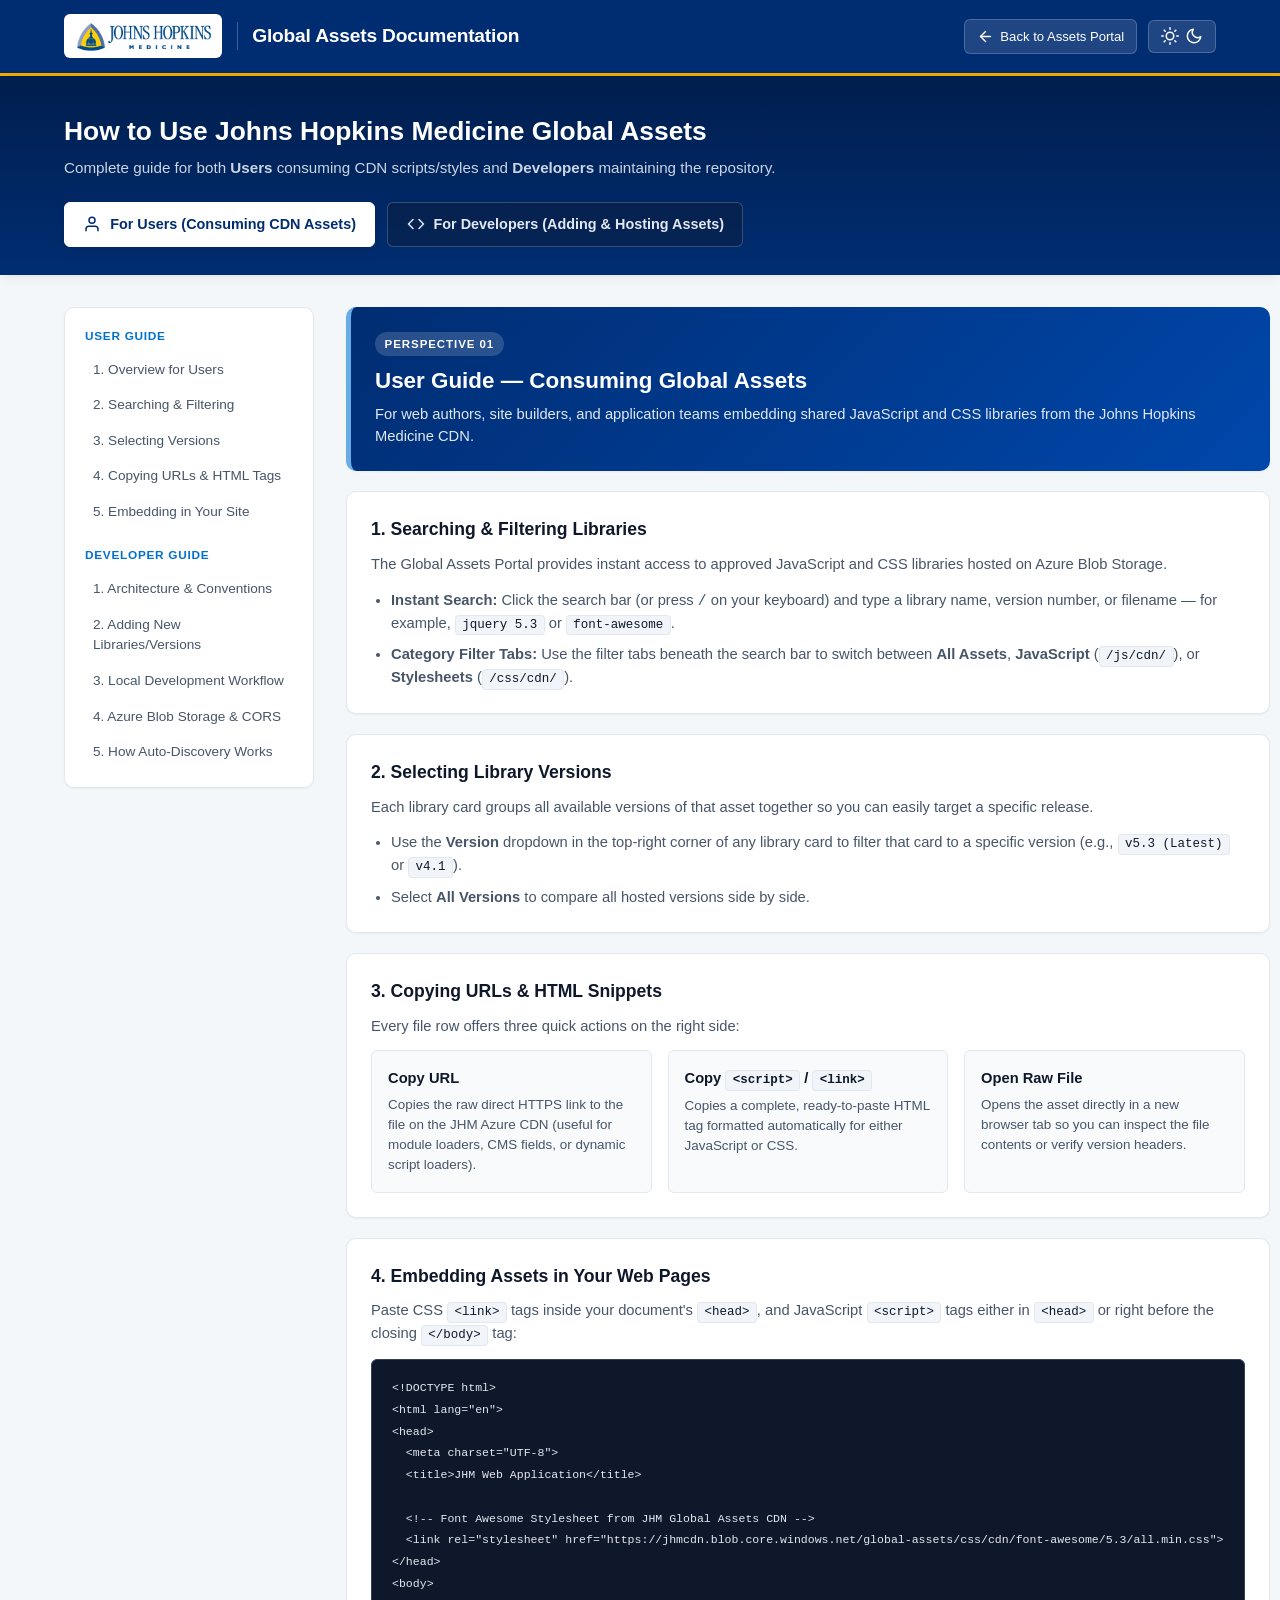
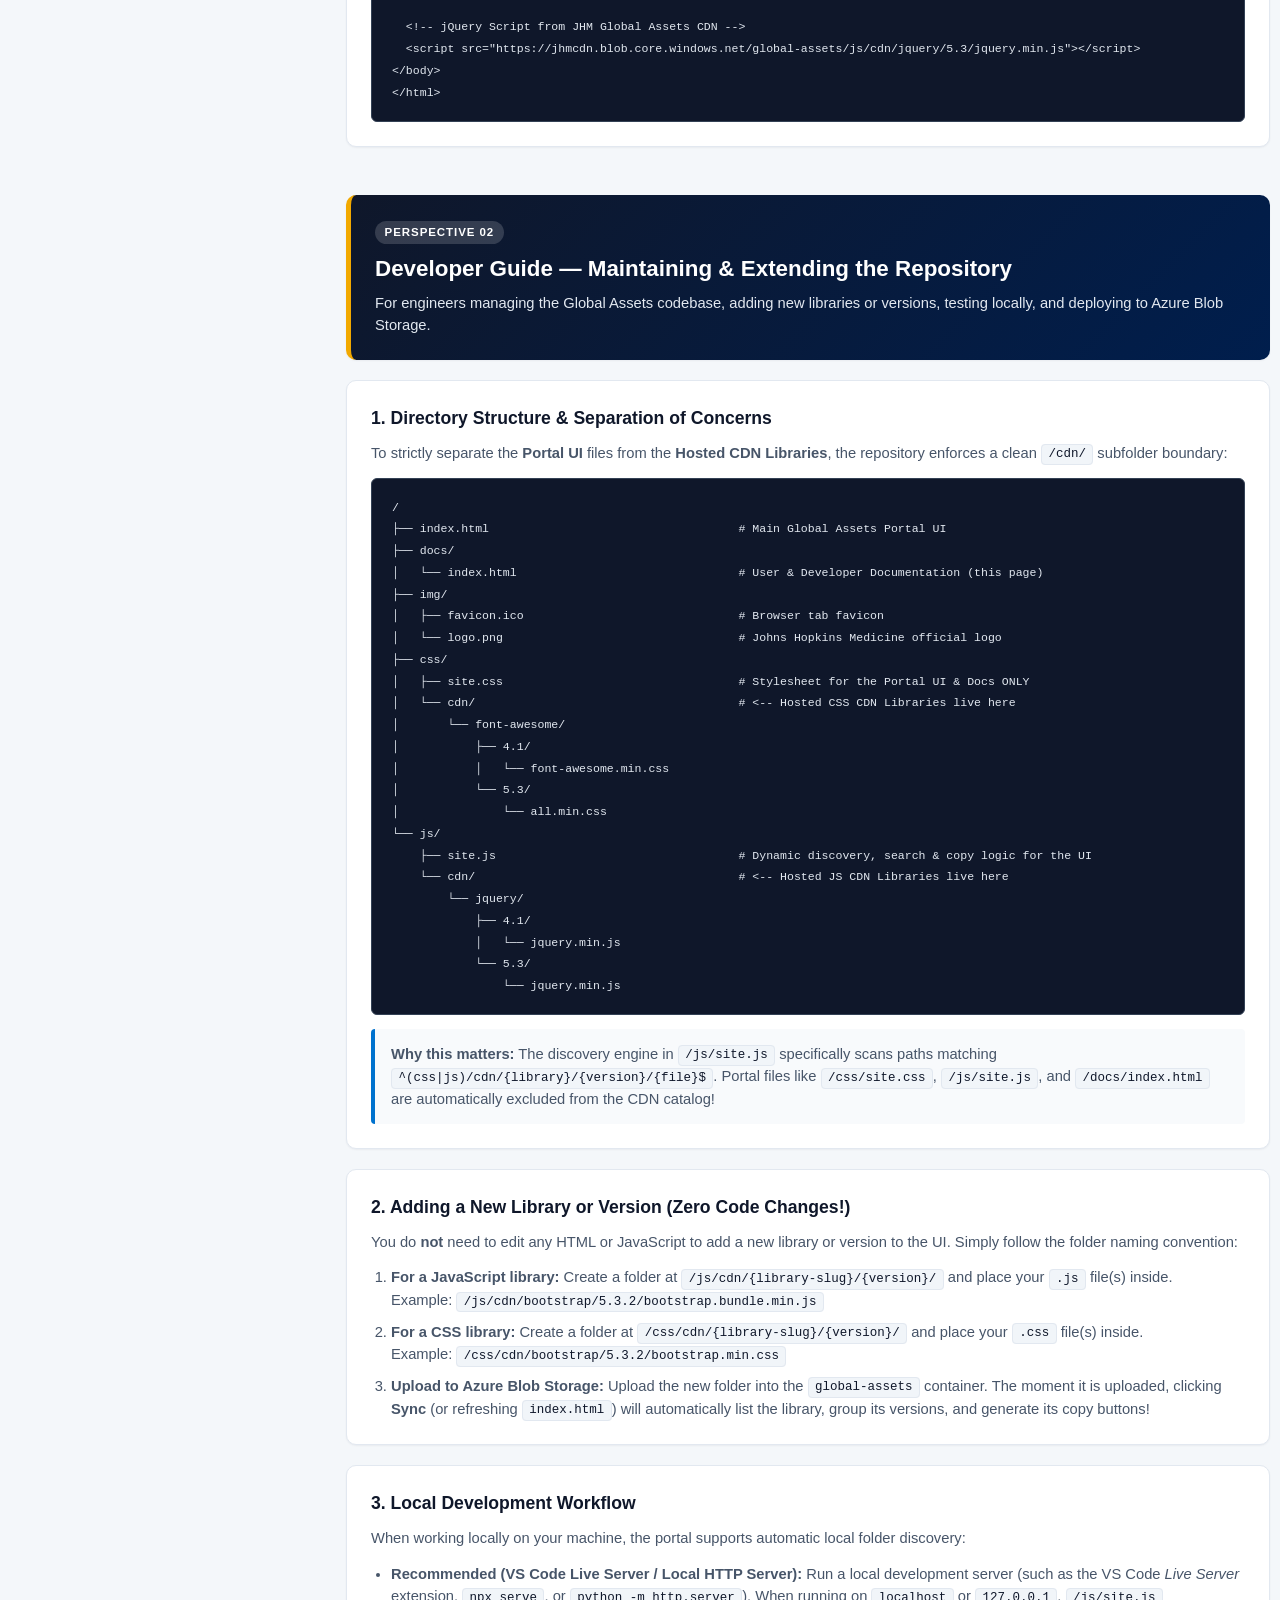
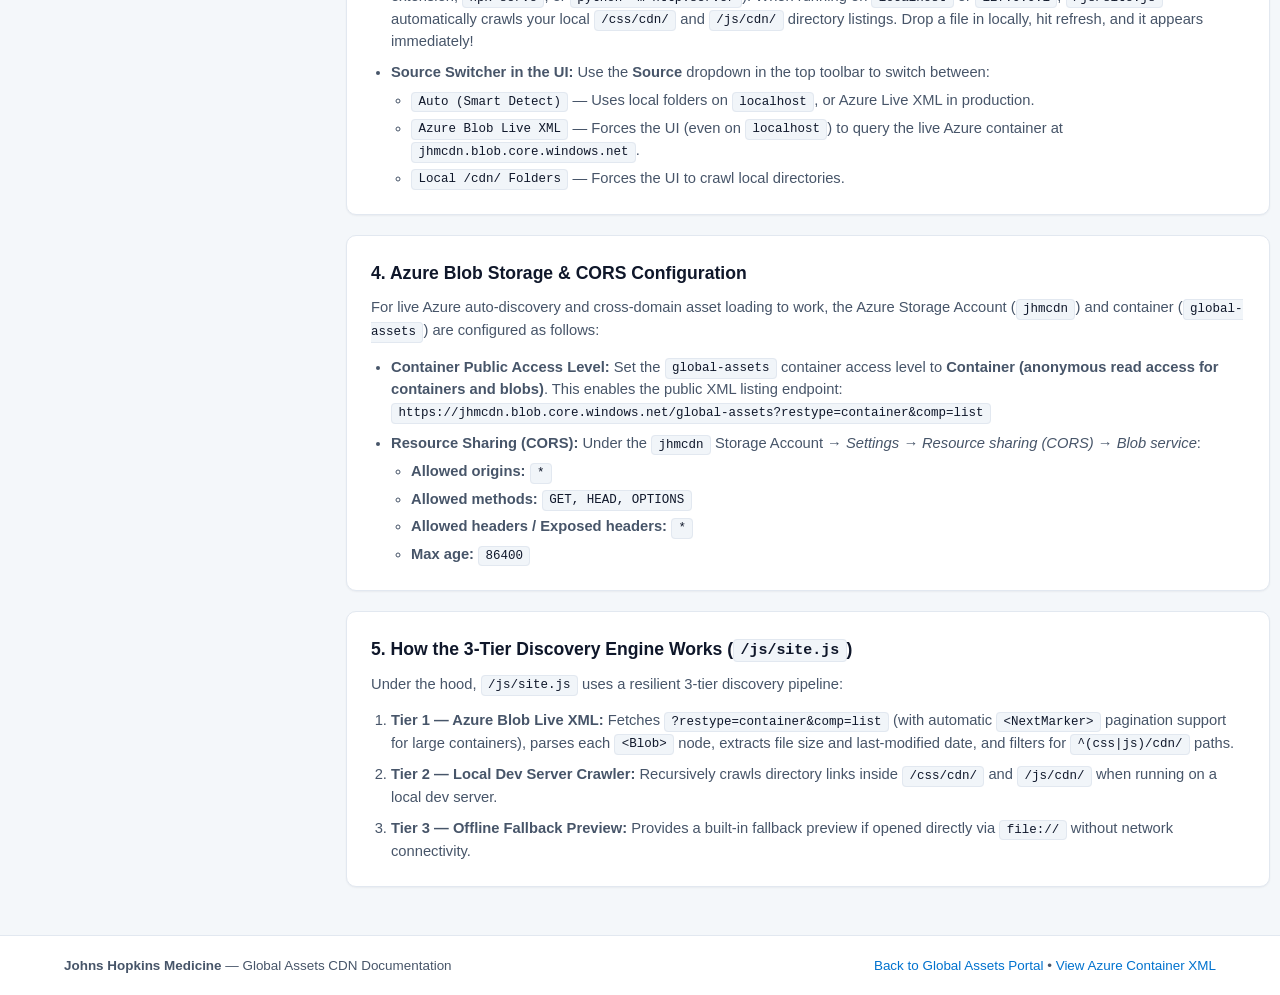
==== docs/index.html @ a6b5c496 "Initial UI and functionality completed" ====
<!DOCTYPE html>
<html lang="en">
<head>
	<meta charset="UTF-8">
	<meta name="viewport" content="width=device-width, initial-scale=1.0">
	<title>Documentation | Johns Hopkins Medicine Global Assets CDN</title>
	<link rel="icon" type="image/x-icon" href="../img/favicon.ico">
	<link rel="stylesheet" href="../css/site.css">
</head>
<body>
	<!-- Top Branding Bar -->
	<header class="site-header">
		<div class="container header-inner">
			<a href="../index.html" class="brand brand-link">
				<img src="../img/logo.png" alt="Johns Hopkins Medicine" class="brand-logo">
				<span class="brand-divider" aria-hidden="true"></span>
				<div class="brand-text">
					<h1 class="brand-title">Global Assets Documentation</h1>
				</div>
			</a>

			<div class="header-actions">
				<a href="../index.html" class="btn-icon" title="Back to Global Assets Portal">
					<svg viewBox="0 0 24 24" width="17" height="17" stroke="currentColor" stroke-width="2" fill="none" stroke-linecap="round" stroke-linejoin="round">
						<line x1="19" y1="12" x2="5" y2="12"></line>
						<polyline points="12 19 5 12 12 5"></polyline>
					</svg>
					<span>Back to Assets Portal</span>
				</a>
				<button type="button" class="btn-icon" id="themeToggleBtn" title="Toggle Dark/Light Mode" aria-label="Toggle Dark/Light Mode">
					<svg id="themeIconSun" viewBox="0 0 24 24" width="18" height="18" stroke="currentColor" stroke-width="2" fill="none" stroke-linecap="round" stroke-linejoin="round" hidden>
						<circle cx="12" cy="12" r="5"></circle>
						<line x1="12" y1="1" x2="12" y2="3"></line>
						<line x1="12" y1="21" x2="12" y2="23"></line>
						<line x1="4.22" y1="4.22" x2="5.64" y2="5.64"></line>
						<line x1="18.36" y1="18.36" x2="19.78" y2="19.78"></line>
						<line x1="1" y1="12" x2="3" y2="12"></line>
						<line x1="21" y1="12" x2="23" y2="12"></line>
						<line x1="4.22" y1="19.78" x2="5.64" y2="18.36"></line>
						<line x1="18.36" y1="5.64" x2="19.78" y2="4.22"></line>
					</svg>
					<svg id="themeIconMoon" viewBox="0 0 24 24" width="18" height="18" stroke="currentColor" stroke-width="2" fill="none" stroke-linecap="round" stroke-linejoin="round">
						<path d="M21 12.79A9 9 0 1 1 11.21 3 7 7 0 0 0 21 12.79z"></path>
					</svg>
				</button>
			</div>
		</div>
	</header>

	<!-- Hero Section with Role Switcher -->
	<section class="hero-section docs-hero">
		<div class="container">
			<div class="hero-content">
				<h2>How to Use Johns Hopkins Medicine Global Assets</h2>
				<p>Complete guide for both <strong>Users</strong> consuming CDN scripts/styles and <strong>Developers</strong> maintaining the repository.</p>

				<div class="docs-role-tabs" role="navigation" aria-label="Documentation Sections">
					<a href="#user-guide" class="docs-role-tab active" data-target="user-guide">
						<svg viewBox="0 0 24 24" width="18" height="18" stroke="currentColor" stroke-width="2" fill="none" stroke-linecap="round" stroke-linejoin="round">
							<path d="M20 21v-2a4 4 0 0 0-4-4H8a4 4 0 0 0-4 4v2"></path>
							<circle cx="12" cy="7" r="4"></circle>
						</svg>
						<span>For Users (Consuming CDN Assets)</span>
					</a>
					<a href="#developer-guide" class="docs-role-tab" data-target="developer-guide">
						<svg viewBox="0 0 24 24" width="18" height="18" stroke="currentColor" stroke-width="2" fill="none" stroke-linecap="round" stroke-linejoin="round">
							<polyline points="16 18 22 12 16 6"></polyline>
							<polyline points="8 6 2 12 8 18"></polyline>
						</svg>
						<span>For Developers (Adding &amp; Hosting Assets)</span>
					</a>
				</div>
			</div>
		</div>
	</section>

	<!-- Main Documentation Content -->
	<main class="main-content container docs-layout">
		<!-- Sticky Sidebar Table of Contents -->
		<aside class="docs-sidebar">
			<nav class="docs-toc" aria-label="Table of Contents">
				<div class="toc-group">
					<span class="toc-heading">User Guide</span>
					<a href="#user-guide" class="toc-link">1. Overview for Users</a>
					<a href="#user-search" class="toc-link">2. Searching &amp; Filtering</a>
					<a href="#user-versions" class="toc-link">3. Selecting Versions</a>
					<a href="#user-copying" class="toc-link">4. Copying URLs &amp; HTML Tags</a>
					<a href="#user-embedding" class="toc-link">5. Embedding in Your Site</a>
				</div>
				<div class="toc-group">
					<span class="toc-heading">Developer Guide</span>
					<a href="#developer-guide" class="toc-link">1. Architecture &amp; Conventions</a>
					<a href="#dev-adding-assets" class="toc-link">2. Adding New Libraries/Versions</a>
					<a href="#dev-local-workflow" class="toc-link">3. Local Development Workflow</a>
					<a href="#dev-azure-setup" class="toc-link">4. Azure Blob Storage &amp; CORS</a>
					<a href="#dev-discovery-engine" class="toc-link">5. How Auto-Discovery Works</a>
				</div>
			</nav>
		</aside>

		<!-- Documentation Sections -->
		<div class="docs-content">

			<!-- ================================================================
			     SECTION 1: USER GUIDE
			     ================================================================ -->
			<section id="user-guide" class="docs-section">
				<div class="section-banner user-banner">
					<span class="section-pill">Perspective 01</span>
					<h2>User Guide &mdash; Consuming Global Assets</h2>
					<p>For web authors, site builders, and application teams embedding shared JavaScript and CSS libraries from the Johns Hopkins Medicine CDN.</p>
				</div>

				<div class="docs-card" id="user-search">
					<h3>1. Searching &amp; Filtering Libraries</h3>
					<p>The Global Assets Portal provides instant access to approved JavaScript and CSS libraries hosted on Azure Blob Storage.</p>
					<ul class="docs-list">
						<li><strong>Instant Search:</strong> Click the search bar (or press <kbd>/</kbd> on your keyboard) and type a library name, version number, or filename &mdash; for example, <code>jquery 5.3</code> or <code>font-awesome</code>.</li>
						<li><strong>Category Filter Tabs:</strong> Use the filter tabs beneath the search bar to switch between <strong>All Assets</strong>, <strong>JavaScript</strong> (<code>/js/cdn/</code>), or <strong>Stylesheets</strong> (<code>/css/cdn/</code>).</li>
					</ul>
				</div>

				<div class="docs-card" id="user-versions">
					<h3>2. Selecting Library Versions</h3>
					<p>Each library card groups all available versions of that asset together so you can easily target a specific release.</p>
					<ul class="docs-list">
						<li>Use the <strong>Version</strong> dropdown in the top-right corner of any library card to filter that card to a specific version (e.g., <code>v5.3 (Latest)</code> or <code>v4.1</code>).</li>
						<li>Select <strong>All Versions</strong> to compare all hosted versions side by side.</li>
					</ul>
				</div>

				<div class="docs-card" id="user-copying">
					<h3>3. Copying URLs &amp; HTML Snippets</h3>
					<p>Every file row offers three quick actions on the right side:</p>
					<div class="feature-grid">
						<div class="feature-box">
							<h4>Copy URL</h4>
							<p>Copies the raw direct HTTPS link to the file on the JHM Azure CDN (useful for module loaders, CMS fields, or dynamic script loaders).</p>
						</div>
						<div class="feature-box">
							<h4>Copy <code>&lt;script&gt;</code> / <code>&lt;link&gt;</code></h4>
							<p>Copies a complete, ready-to-paste HTML tag formatted automatically for either JavaScript or CSS.</p>
						</div>
						<div class="feature-box">
							<h4>Open Raw File</h4>
							<p>Opens the asset directly in a new browser tab so you can inspect the file contents or verify version headers.</p>
						</div>
					</div>
				</div>

				<div class="docs-card" id="user-embedding">
					<h3>4. Embedding Assets in Your Web Pages</h3>
					<p>Paste CSS <code>&lt;link&gt;</code> tags inside your document's <code>&lt;head&gt;</code>, and JavaScript <code>&lt;script&gt;</code> tags either in <code>&lt;head&gt;</code> or right before the closing <code>&lt;/body&gt;</code> tag:</p>
					<pre class="code-block"><code>&lt;!DOCTYPE html&gt;
&lt;html lang="en"&gt;
&lt;head&gt;
  &lt;meta charset="UTF-8"&gt;
  &lt;title&gt;JHM Web Application&lt;/title&gt;

  &lt;!-- Font Awesome Stylesheet from JHM Global Assets CDN --&gt;
  &lt;link rel="stylesheet" href="https://jhmcdn.blob.core.windows.net/global-assets/css/cdn/font-awesome/5.3/all.min.css"&gt;
&lt;/head&gt;
&lt;body&gt;

  &lt;!-- jQuery Script from JHM Global Assets CDN --&gt;
  &lt;script src="https://jhmcdn.blob.core.windows.net/global-assets/js/cdn/jquery/5.3/jquery.min.js"&gt;&lt;/script&gt;
&lt;/body&gt;
&lt;/html&gt;</code></pre>
				</div>
			</section>

			<!-- ================================================================
			     SECTION 2: DEVELOPER GUIDE
			     ================================================================ -->
			<section id="developer-guide" class="docs-section">
				<div class="section-banner dev-banner">
					<span class="section-pill">Perspective 02</span>
					<h2>Developer Guide &mdash; Maintaining &amp; Extending the Repository</h2>
					<p>For engineers managing the Global Assets codebase, adding new libraries or versions, testing locally, and deploying to Azure Blob Storage.</p>
				</div>

				<div class="docs-card" id="dev-architecture">
					<h3>1. Directory Structure &amp; Separation of Concerns</h3>
					<p>To strictly separate the <strong>Portal UI</strong> files from the <strong>Hosted CDN Libraries</strong>, the repository enforces a clean <code>/cdn/</code> subfolder boundary:</p>
					<pre class="code-block"><code>/
├── index.html                                    # Main Global Assets Portal UI
├── docs/
│   └── index.html                                # User &amp; Developer Documentation (this page)
├── img/
│   ├── favicon.ico                               # Browser tab favicon
│   └── logo.png                                  # Johns Hopkins Medicine official logo
├── css/
│   ├── site.css                                  # Stylesheet for the Portal UI &amp; Docs ONLY
│   └── cdn/                                      # &lt;-- Hosted CSS CDN Libraries live here
│       └── font-awesome/
│           ├── 4.1/
│           │   └── font-awesome.min.css
│           └── 5.3/
│               └── all.min.css
└── js/
    ├── site.js                                   # Dynamic discovery, search &amp; copy logic for the UI
    └── cdn/                                      # &lt;-- Hosted JS CDN Libraries live here
        └── jquery/
            ├── 4.1/
            │   └── jquery.min.js
            └── 5.3/
                └── jquery.min.js</code></pre>
					<p class="docs-note">
						<strong>Why this matters:</strong> The discovery engine in <code>/js/site.js</code> specifically scans paths matching <code>^(css|js)/cdn/{library}/{version}/{file}$</code>. Portal files like <code>/css/site.css</code>, <code>/js/site.js</code>, and <code>/docs/index.html</code> are automatically excluded from the CDN catalog!
					</p>
				</div>

				<div class="docs-card" id="dev-adding-assets">
					<h3>2. Adding a New Library or Version (Zero Code Changes!)</h3>
					<p>You do <strong>not</strong> need to edit any HTML or JavaScript to add a new library or version to the UI. Simply follow the folder naming convention:</p>
					<ol class="docs-list ordered">
						<li>
							<strong>For a JavaScript library:</strong> Create a folder at <code>/js/cdn/{library-slug}/{version}/</code> and place your <code>.js</code> file(s) inside.<br>
							Example: <code>/js/cdn/bootstrap/5.3.2/bootstrap.bundle.min.js</code>
						</li>
						<li>
							<strong>For a CSS library:</strong> Create a folder at <code>/css/cdn/{library-slug}/{version}/</code> and place your <code>.css</code> file(s) inside.<br>
							Example: <code>/css/cdn/bootstrap/5.3.2/bootstrap.min.css</code>
						</li>
						<li>
							<strong>Upload to Azure Blob Storage:</strong> Upload the new folder into the <code>global-assets</code> container. The moment it is uploaded, clicking <strong>Sync</strong> (or refreshing <code>index.html</code>) will automatically list the library, group its versions, and generate its copy buttons!
						</li>
					</ol>
				</div>

				<div class="docs-card" id="dev-local-workflow">
					<h3>3. Local Development Workflow</h3>
					<p>When working locally on your machine, the portal supports automatic local folder discovery:</p>
					<ul class="docs-list">
						<li><strong>Recommended (VS Code Live Server / Local HTTP Server):</strong> Run a local development server (such as the VS Code <em>Live Server</em> extension, <code>npx serve</code>, or <code>python -m http.server</code>). When running on <code>localhost</code> or <code>127.0.0.1</code>, <code>/js/site.js</code> automatically crawls your local <code>/css/cdn/</code> and <code>/js/cdn/</code> directory listings. Drop a file in locally, hit refresh, and it appears immediately!</li>
						<li><strong>Source Switcher in the UI:</strong> Use the <strong>Source</strong> dropdown in the top toolbar to switch between:
							<ul>
								<li><code>Auto (Smart Detect)</code> &mdash; Uses local folders on <code>localhost</code>, or Azure Live XML in production.</li>
								<li><code>Azure Blob Live XML</code> &mdash; Forces the UI (even on <code>localhost</code>) to query the live Azure container at <code>jhmcdn.blob.core.windows.net</code>.</li>
								<li><code>Local /cdn/ Folders</code> &mdash; Forces the UI to crawl local directories.</li>
							</ul>
						</li>
					</ul>
				</div>

				<div class="docs-card" id="dev-azure-setup">
					<h3>4. Azure Blob Storage &amp; CORS Configuration</h3>
					<p>For live Azure auto-discovery and cross-domain asset loading to work, the Azure Storage Account (<code>jhmcdn</code>) and container (<code>global-assets</code>) are configured as follows:</p>
					<ul class="docs-list">
						<li>
							<strong>Container Public Access Level:</strong> Set the <code>global-assets</code> container access level to <strong>Container (anonymous read access for containers and blobs)</strong>. This enables the public XML listing endpoint:<br>
							<code>https://jhmcdn.blob.core.windows.net/global-assets?restype=container&amp;comp=list</code>
						</li>
						<li>
							<strong>Resource Sharing (CORS):</strong> Under the <code>jhmcdn</code> Storage Account &rarr; <em>Settings &rarr; Resource sharing (CORS)</em> &rarr; <em>Blob service</em>:
							<ul>
								<li><strong>Allowed origins:</strong> <code>*</code></li>
								<li><strong>Allowed methods:</strong> <code>GET, HEAD, OPTIONS</code></li>
								<li><strong>Allowed headers / Exposed headers:</strong> <code>*</code></li>
								<li><strong>Max age:</strong> <code>86400</code></li>
							</ul>
						</li>
					</ul>
				</div>

				<div class="docs-card" id="dev-discovery-engine">
					<h3>5. How the 3-Tier Discovery Engine Works (<code>/js/site.js</code>)</h3>
					<p>Under the hood, <code>/js/site.js</code> uses a resilient 3-tier discovery pipeline:</p>
					<ol class="docs-list ordered">
						<li><strong>Tier 1 &mdash; Azure Blob Live XML:</strong> Fetches <code>?restype=container&amp;comp=list</code> (with automatic <code>&lt;NextMarker&gt;</code> pagination support for large containers), parses each <code>&lt;Blob&gt;</code> node, extracts file size and last-modified date, and filters for <code>^(css|js)/cdn/</code> paths.</li>
						<li><strong>Tier 2 &mdash; Local Dev Server Crawler:</strong> Recursively crawls directory links inside <code>/css/cdn/</code> and <code>/js/cdn/</code> when running on a local dev server.</li>
						<li><strong>Tier 3 &mdash; Offline Fallback Preview:</strong> Provides a built-in fallback preview if opened directly via <code>file://</code> without network connectivity.</li>
					</ol>
				</div>
			</section>

		</div>
	</main>

	<!-- Footer -->
	<footer class="site-footer">
		<div class="container footer-inner">
			<div>
				<strong>Johns Hopkins Medicine</strong> &mdash; Global Assets CDN Documentation
			</div>
			<div class="footer-links">
				<a href="../index.html">Back to Global Assets Portal</a>
				<span>&bull;</span>
				<a href="https://jhmcdn.blob.core.windows.net/global-assets?restype=container&amp;comp=list" target="_blank" rel="noopener">View Azure Container XML</a>
			</div>
		</div>
	</footer>

	<script>
		(function () {
			// Theme synchronization with main portal
			const themeToggleBtn = document.getElementById('themeToggleBtn');
			const themeIconSun = document.getElementById('themeIconSun');
			const themeIconMoon = document.getElementById('themeIconMoon');

			function applyTheme(theme) {
				document.documentElement.setAttribute('data-theme', theme);
				localStorage.setItem('jhm_assets_theme', theme);
				if (theme === 'dark') {
					themeIconSun.hidden = false;
					themeIconMoon.hidden = true;
				} else {
					themeIconSun.hidden = true;
					themeIconMoon.hidden = false;
				}
			}

			const savedTheme = localStorage.getItem('jhm_assets_theme');
			const prefersDark = window.matchMedia && window.matchMedia('(prefers-color-scheme: dark)').matches;
			applyTheme(savedTheme || (prefersDark ? 'dark' : 'light'));

			themeToggleBtn.addEventListener('click', () => {
				const current = document.documentElement.getAttribute('data-theme');
				applyTheme(current === 'dark' ? 'light' : 'dark');
			});

			// Highlight active role tab on click
			const roleTabs = document.querySelectorAll('.docs-role-tab');
			roleTabs.forEach((tab) => {
				tab.addEventListener('click', () => {
					roleTabs.forEach((t) => t.classList.remove('active'));
					tab.classList.add('active');
				});
			});
		})();
	</script>
</body>
</html>
---- css/site.css ----
/* ==========================================================================
   Johns Hopkins Medicine - Global Assets Portal (/css/site.css)
   ========================================================================== */

:root {
	/* Johns Hopkins Medicine Palette */
	--jhm-heritage-blue: #002D72;
	--jhm-heritage-dark: #001E4D;
	--jhm-spirit-blue: #68ACE5;
	--jhm-gold: #F2A900;
	--jhm-Accent-blue: #0072CE;

	/* Light Mode Theme Tokens */
	--bg-body: #F4F7FA;
	--bg-surface: #FFFFFF;
	--bg-surface-subtle: #F8FAFC;
	--bg-code: #F1F5F9;
	--text-primary: #0F172A;
	--text-secondary: #475569;
	--text-muted: #64748B;
	--border-color: #E2E8F0;
	--border-hover: #CBD5E1;

	/* Category Accents */
	--js-badge-bg: #FEF3C7;
	--js-badge-text: #92400E;
	--js-badge-dot: #F59E0B;

	--css-badge-bg: #E0F2FE;
	--css-badge-text: #075985;
	--css-badge-dot: #0284C7;

	--success-bg: #DCFCE7;
	--success-text: #166534;

	/* Shadows & Radius */
	--shadow-sm: 0 1px 2px 0 rgba(15, 23, 42, 0.05);
	--shadow-md: 0 4px 12px -2px rgba(15, 23, 42, 0.08), 0 2px 4px -2px rgba(15, 23, 42, 0.04);
	--shadow-lg: 0 10px 25px -5px rgba(0, 45, 114, 0.12);
	--radius-sm: 6px;
	--radius-md: 10px;
	--radius-lg: 14px;
}

[data-theme="dark"] {
	--bg-body: #0B1120;
	--bg-surface: #1E293B;
	--bg-surface-subtle: #152033;
	--bg-code: #0F172A;
	--text-primary: #F8FAFC;
	--text-secondary: #94A3B8;
	--text-muted: #64748B;
	--border-color: #334155;
	--border-hover: #475569;

	--js-badge-bg: rgba(245, 158, 11, 0.15);
	--js-badge-text: #FCD34D;

	--css-badge-bg: rgba(14, 165, 233, 0.15);
	--css-badge-text: #7DD3FC;

	--success-bg: rgba(34, 197, 94, 0.2);
	--success-text: #86EFAC;

	--shadow-sm: 0 1px 2px 0 rgba(0, 0, 0, 0.3);
	--shadow-md: 0 4px 12px -2px rgba(0, 0, 0, 0.4);
}

/* Reset & Base */
*, *::before, *::after {
	box-sizing: border-box;
	margin: 0;
	padding: 0;
}

body {
	font-family: -apple-system, BlinkMacSystemFont, "Segoe UI", Roboto, "Helvetica Neue", Arial, sans-serif;
	background-color: var(--bg-body);
	color: var(--text-primary);
	line-height: 1.5;
	min-height: 100vh;
	display: flex;
	flex-direction: column;
	transition: background-color 0.2s ease, color 0.2s ease;
}

.container {
	width: 100%;
	max-width: 1200px;
	margin: 0 auto;
	padding: 0 1.5rem;
}

code {
	font-family: ui-monospace, SFMono-Regular, Menlo, Monaco, Consolas, "Liberation Mono", "Courier New", monospace;
	font-size: 0.85em;
}

/* ==========================================================================
   Header
   ========================================================================== */
.site-header {
	background-color: var(--jhm-heritage-blue);
	color: #FFFFFF;
	border-bottom: 3px solid var(--jhm-gold);
	padding: 0.9rem 0;
}

.header-inner {
	display: flex;
	align-items: center;
	justify-content: space-between;
	gap: 1rem;
	flex-wrap: wrap;
}

.brand {
	display: flex;
	align-items: center;
	gap: 0.9rem;
	flex-wrap: wrap;
}

.brand-logo {
	height: 44px;
	width: auto;
	display: block;
	background: #FFFFFF;
	padding: 0.3rem 0.65rem;
	border-radius: var(--radius-sm);
	box-shadow: var(--shadow-sm);
}

.brand-divider {
	width: 1px;
	height: 28px;
	background: rgba(255, 255, 255, 0.25);
}

.brand-title {
	font-size: 1.2rem;
	font-weight: 700;
	letter-spacing: -0.01em;
	color: #FFFFFF;
}

.header-actions {
	display: flex;
	align-items: center;
	gap: 0.65rem;
}

.status-pill {
	display: inline-flex;
	align-items: center;
	gap: 0.45rem;
	background: rgba(255, 255, 255, 0.1);
	border: 1px solid rgba(255, 255, 255, 0.18);
	padding: 0.35rem 0.75rem;
	border-radius: 999px;
	font-size: 0.78rem;
	font-weight: 500;
	color: #E2E8F0;
}

.status-dot {
	width: 8px;
	height: 8px;
	border-radius: 50%;
	background-color: var(--jhm-gold);
}

.status-dot.online {
	background-color: #22C55E;
	box-shadow: 0 0 0 3px rgba(34, 197, 94, 0.25);
}

.status-dot.local {
	background-color: var(--jhm-spirit-blue);
	box-shadow: 0 0 0 3px rgba(104, 172, 229, 0.25);
}

.brand-link {
	text-decoration: none;
	color: inherit;
}

.btn-icon {
	display: inline-flex;
	align-items: center;
	gap: 0.4rem;
	background: rgba(255, 255, 255, 0.12);
	color: #FFFFFF;
	border: 1px solid rgba(255, 255, 255, 0.2);
	padding: 0.4rem 0.75rem;
	border-radius: var(--radius-sm);
	font-size: 0.82rem;
	font-weight: 500;
	cursor: pointer;
	text-decoration: none;
	transition: background 0.15s ease, transform 0.1s ease;
}

.btn-icon:hover {
	background: rgba(255, 255, 255, 0.22);
}

.btn-icon:active {
	transform: translateY(1px);
}

/* ==========================================================================
   Hero & Search Controls
   ========================================================================== */
.hero-section {
	background: linear-gradient(180deg, var(--jhm-heritage-dark) 0%, var(--jhm-heritage-blue) 100%);
	color: #FFFFFF;
	padding: 2.25rem 0 2rem;
	box-shadow: var(--shadow-md);
}

.hero-content h2 {
	font-size: 1.65rem;
	font-weight: 700;
	margin-bottom: 0.35rem;
}

.hero-content p {
	color: #CBD5E1;
	font-size: 0.95rem;
	margin-bottom: 1.4rem;
}

/* Search Bar */
.search-bar-wrapper {
	position: relative;
	display: flex;
	align-items: center;
	margin-bottom: 1.25rem;
}

.search-icon {
	position: absolute;
	left: 1rem;
	color: #64748B;
	pointer-events: none;
}

.search-input {
	width: 100%;
	padding: 0.9rem 3.2rem 0.9rem 2.85rem;
	font-size: 1rem;
	border-radius: var(--radius-md);
	border: 2px solid transparent;
	background-color: var(--bg-surface);
	color: var(--text-primary);
	box-shadow: var(--shadow-lg);
	transition: border-color 0.15s ease, box-shadow 0.15s ease;
}

.search-input::placeholder {
	color: var(--text-muted);
}

.search-input:focus {
	outline: none;
	border-color: var(--jhm-spirit-blue);
}

.search-shortcut {
	position: absolute;
	right: 0.9rem;
	background: var(--bg-code);
	color: var(--text-muted);
	border: 1px solid var(--border-color);
	border-radius: 4px;
	padding: 0.1rem 0.45rem;
	font-size: 0.75rem;
	font-family: inherit;
	pointer-events: none;
}

/* Filter Tabs & Config Bar */
.controls-bar {
	display: flex;
	align-items: center;
	justify-content: space-between;
	gap: 1rem;
	flex-wrap: wrap;
}

.filter-tabs {
	display: inline-flex;
	background: rgba(15, 23, 42, 0.35);
	padding: 0.25rem;
	border-radius: var(--radius-sm);
	border: 1px solid rgba(255, 255, 255, 0.14);
	gap: 0.25rem;
}

.filter-tab {
	display: inline-flex;
	align-items: center;
	gap: 0.45rem;
	background: transparent;
	color: #E2E8F0;
	border: none;
	padding: 0.42rem 0.85rem;
	font-size: 0.85rem;
	font-weight: 600;
	border-radius: 4px;
	cursor: pointer;
	transition: background 0.15s ease, color 0.15s ease;
}

.filter-tab:hover {
	color: #FFFFFF;
	background: rgba(255, 255, 255, 0.08);
}

.filter-tab.active {
	background: #FFFFFF;
	color: var(--jhm-heritage-blue);
	box-shadow: var(--shadow-sm);
}

.tab-count {
	font-size: 0.74rem;
	padding: 0.05rem 0.42rem;
	border-radius: 999px;
	background: rgba(255, 255, 255, 0.16);
}

.filter-tab.active .tab-count {
	background: #E2E8F0;
	color: var(--jhm-heritage-blue);
}

.badge-dot {
	width: 8px;
	height: 8px;
	border-radius: 50%;
	display: inline-block;
}

.badge-js {
	background-color: var(--js-badge-dot);
}

.badge-css {
	background-color: var(--css-badge-dot);
}

/* CDN Config Inputs */
.cdn-config {
	display: flex;
	align-items: center;
	gap: 0.6rem;
	flex-wrap: wrap;
}

.config-label {
	font-size: 0.8rem;
	color: #CBD5E1;
	font-weight: 500;
}

.config-select,
.base-url-input {
	background: rgba(15, 23, 42, 0.45);
	color: #FFFFFF;
	border: 1px solid rgba(255, 255, 255, 0.22);
	border-radius: var(--radius-sm);
	padding: 0.38rem 0.65rem;
	font-size: 0.82rem;
}

.config-select option {
	background: #0F172A;
	color: #FFFFFF;
}

.base-url-input {
	width: 310px;
	max-width: 100%;
	font-family: ui-monospace, SFMono-Regular, Menlo, Consolas, monospace;
}

.config-select:focus,
.base-url-input:focus {
	outline: none;
	border-color: var(--jhm-spirit-blue);
}

/* ==========================================================================
   Main Content & Summary Bar
   ========================================================================== */
.main-content {
	flex: 1;
	padding-top: 1.5rem;
	padding-bottom: 3rem;
}

.summary-bar {
	display: flex;
	align-items: center;
	justify-content: space-between;
	gap: 1rem;
	flex-wrap: wrap;
	margin-bottom: 1.25rem;
	font-size: 0.875rem;
	color: var(--text-secondary);
}

.structure-hint code {
	background: var(--bg-code);
	padding: 0.2rem 0.45rem;
	border-radius: 4px;
	border: 1px solid var(--border-color);
	color: var(--text-primary);
}

/* ==========================================================================
   Library Cards Grid
   ========================================================================== */
.libraries-grid {
	display: grid;
	grid-template-columns: 1fr;
	gap: 1.25rem;
}

.library-card {
	background: var(--bg-surface);
	border: 1px solid var(--border-color);
	border-radius: var(--radius-md);
	box-shadow: var(--shadow-sm);
	overflow: hidden;
	transition: border-color 0.15s ease, box-shadow 0.15s ease;
}

.library-card:hover {
	border-color: var(--border-hover);
	box-shadow: var(--shadow-md);
}

.card-header {
	display: flex;
	align-items: center;
	justify-content: space-between;
	gap: 1rem;
	padding: 1rem 1.25rem;
	background: var(--bg-surface-subtle);
	border-bottom: 1px solid var(--border-color);
	flex-wrap: wrap;
}

.card-title-group {
	display: flex;
	align-items: center;
	gap: 0.75rem;
	flex-wrap: wrap;
}

.category-badge {
	display: inline-flex;
	align-items: center;
	gap: 0.35rem;
	font-size: 0.72rem;
	font-weight: 700;
	text-transform: uppercase;
	letter-spacing: 0.05em;
	padding: 0.22rem 0.6rem;
	border-radius: 999px;
}

.category-badge.type-js {
	background: var(--js-badge-bg);
	color: var(--js-badge-text);
}

.category-badge.type-css {
	background: var(--css-badge-bg);
	color: var(--css-badge-text);
}

.library-name {
	font-size: 1.15rem;
	font-weight: 700;
	color: var(--text-primary);
}

.library-path-chip {
	font-size: 0.78rem;
	color: var(--text-muted);
	background: var(--bg-code);
	padding: 0.15rem 0.5rem;
	border-radius: 4px;
	border: 1px solid var(--border-color);
}

/* Version Selector */
.version-controls {
	display: flex;
	align-items: center;
	gap: 0.55rem;
}

.version-label {
	font-size: 0.82rem;
	font-weight: 600;
	color: var(--text-secondary);
}

.version-select {
	background: var(--bg-surface);
	color: var(--text-primary);
	border: 1px solid var(--border-color);
	border-radius: var(--radius-sm);
	padding: 0.35rem 0.65rem;
	font-size: 0.85rem;
	font-weight: 600;
	cursor: pointer;
}

.version-select:focus {
	outline: none;
	border-color: var(--jhm-Accent-blue);
}

/* File Rows inside Library Card */
.file-list {
	divide-y: 1px solid var(--border-color);
}

.file-row {
	display: flex;
	align-items: center;
	justify-content: space-between;
	gap: 1rem;
	padding: 0.85rem 1.25rem;
	border-bottom: 1px solid var(--border-color);
	transition: background-color 0.12s ease;
	flex-wrap: wrap;
}

.file-row:last-child {
	border-bottom: none;
}

.file-row:hover {
	background-color: var(--bg-surface-subtle);
}

.file-info {
	flex: 1;
	min-width: 240px;
	display: flex;
	flex-direction: column;
	gap: 0.25rem;
}

.file-primary {
	display: flex;
	align-items: center;
	gap: 0.55rem;
	flex-wrap: wrap;
}

.version-tag {
	font-size: 0.74rem;
	font-weight: 700;
	background: var(--jhm-heritage-blue);
	color: #FFFFFF;
	padding: 0.1rem 0.48rem;
	border-radius: 4px;
}

.file-name {
	font-weight: 600;
	font-size: 0.92rem;
	color: var(--text-primary);
}

.file-meta {
	font-size: 0.75rem;
	color: var(--text-muted);
}

.file-url-preview {
	font-family: ui-monospace, SFMono-Regular, Menlo, Monaco, Consolas, monospace;
	font-size: 0.78rem;
	color: var(--text-secondary);
	background: var(--bg-code);
	padding: 0.3rem 0.55rem;
	border-radius: 4px;
	border: 1px solid var(--border-color);
	word-break: break-all;
	display: block;
	margin-top: 0.15rem;
}

/* Copy Buttons */
.file-actions {
	display: flex;
	align-items: center;
	gap: 0.5rem;
	flex-shrink: 0;
}

.btn-copy {
	display: inline-flex;
	align-items: center;
	gap: 0.4rem;
	padding: 0.45rem 0.8rem;
	font-size: 0.8rem;
	font-weight: 600;
	border-radius: var(--radius-sm);
	cursor: pointer;
	transition: all 0.15s ease;
	border: 1px solid var(--border-color);
	background: var(--bg-surface);
	color: var(--text-primary);
}

.btn-copy:hover {
	border-color: var(--jhm-Accent-blue);
	color: var(--jhm-Accent-blue);
	background: var(--bg-surface-subtle);
}

.btn-copy.btn-copy-primary {
	background: var(--jhm-heritage-blue);
	color: #FFFFFF;
	border-color: var(--jhm-heritage-blue);
}

.btn-copy.btn-copy-primary:hover {
	background: var(--jhm-Accent-blue);
	border-color: var(--jhm-Accent-blue);
	color: #FFFFFF;
}

.btn-copy.copied {
	background: var(--success-bg) !important;
	color: var(--success-text) !important;
	border-color: var(--success-text) !important;
}

.btn-open-raw {
	display: inline-flex;
	align-items: center;
	justify-content: center;
	padding: 0.45rem;
	border-radius: var(--radius-sm);
	border: 1px solid var(--border-color);
	color: var(--text-secondary);
	background: var(--bg-surface);
	text-decoration: none;
	transition: color 0.15s ease, border-color 0.15s ease;
}

.btn-open-raw:hover {
	color: var(--jhm-Accent-blue);
	border-color: var(--jhm-Accent-blue);
}

/* ==========================================================================
   Loading & Empty States
   ========================================================================== */
.loading-state,
.empty-state {
	background: var(--bg-surface);
	border: 1px solid var(--border-color);
	border-radius: var(--radius-md);
	padding: 3.5rem 1.5rem;
	text-align: center;
	color: var(--text-secondary);
}

.spinner {
	width: 36px;
	height: 36px;
	border: 3px solid var(--border-color);
	border-top-color: var(--jhm-heritage-blue);
	border-radius: 50%;
	animation: spin 0.8s linear infinite;
	margin: 0 auto 1rem;
}

@keyframes spin {
	to { transform: rotate(360deg); }
}

.empty-icon {
	color: var(--text-muted);
	margin-bottom: 0.75rem;
}

.empty-state h3 {
	color: var(--text-primary);
	margin-bottom: 0.35rem;
}

.empty-state p {
	max-width: 480px;
	margin: 0 auto 1.25rem;
	font-size: 0.9rem;
}

.btn-secondary {
	background: var(--jhm-heritage-blue);
	color: #FFFFFF;
	border: none;
	padding: 0.55rem 1.1rem;
	border-radius: var(--radius-sm);
	font-weight: 600;
	cursor: pointer;
}

.btn-secondary:hover {
	background: var(--jhm-Accent-blue);
}

/* ==========================================================================
   Footer & Toast
   ========================================================================== */
.site-footer {
	background: var(--bg-surface);
	border-top: 1px solid var(--border-color);
	padding: 1.25rem 0;
	font-size: 0.84rem;
	color: var(--text-secondary);
}

.footer-inner {
	display: flex;
	align-items: center;
	justify-content: space-between;
	gap: 1rem;
	flex-wrap: wrap;
}

.footer-links a {
	color: var(--jhm-Accent-blue);
	text-decoration: none;
	font-weight: 500;
}

.footer-links a:hover {
	text-decoration: underline;
}

/* Toast Notification */
.toast-container {
	position: fixed;
	bottom: 1.5rem;
	right: 1.5rem;
	display: flex;
	flex-direction: column;
	gap: 0.5rem;
	z-index: 1000;
}

.toast {
	display: flex;
	align-items: center;
	gap: 0.6rem;
	background: var(--jhm-heritage-dark);
	color: #FFFFFF;
	padding: 0.75rem 1.1rem;
	border-radius: var(--radius-sm);
	box-shadow: var(--shadow-lg);
	border-left: 4px solid var(--jhm-gold);
	font-size: 0.85rem;
	animation: slideIn 0.2s ease-out;
}

@keyframes slideIn {
	from {
		opacity: 0;
		transform: translateY(10px);
	}
	to {
		opacity: 1;
		transform: translateY(0);
	}
}

/* ==========================================================================
   Documentation Page (/docs/index.html)
   ========================================================================== */
.docs-hero {
	padding-bottom: 1.75rem;
}

.docs-role-tabs {
	display: flex;
	gap: 0.75rem;
	flex-wrap: wrap;
	margin-top: 1.25rem;
}

.docs-role-tab {
	display: inline-flex;
	align-items: center;
	gap: 0.55rem;
	background: rgba(15, 23, 42, 0.35);
	color: #E2E8F0;
	border: 1px solid rgba(255, 255, 255, 0.2);
	padding: 0.65rem 1.15rem;
	border-radius: var(--radius-sm);
	font-weight: 600;
	font-size: 0.9rem;
	text-decoration: none;
	transition: all 0.15s ease;
}

.docs-role-tab:hover {
	background: rgba(255, 255, 255, 0.14);
	color: #FFFFFF;
}

.docs-role-tab.active {
	background: #FFFFFF;
	color: var(--jhm-heritage-blue);
	border-color: #FFFFFF;
	box-shadow: var(--shadow-md);
}

.docs-layout {
	display: grid;
	grid-template-columns: 250px 1fr;
	gap: 2rem;
	align-items: start;
	padding-top: 2rem;
}

.docs-sidebar {
	position: sticky;
	top: 1.5rem;
	background: var(--bg-surface);
	border: 1px solid var(--border-color);
	border-radius: var(--radius-md);
	padding: 1.25rem;
	box-shadow: var(--shadow-sm);
}

.toc-group {
	display: flex;
	flex-direction: column;
	gap: 0.35rem;
	margin-bottom: 1.25rem;
}

.toc-group:last-child {
	margin-bottom: 0;
}

.toc-heading {
	font-size: 0.74rem;
	font-weight: 700;
	text-transform: uppercase;
	letter-spacing: 0.06em;
	color: var(--jhm-Accent-blue);
	margin-bottom: 0.25rem;
}

.toc-link {
	font-size: 0.85rem;
	color: var(--text-secondary);
	text-decoration: none;
	padding: 0.3rem 0.5rem;
	border-radius: 4px;
	transition: background 0.12s ease, color 0.12s ease;
}

.toc-link:hover {
	background: var(--bg-surface-subtle);
	color: var(--text-primary);
}

.docs-content {
	display: flex;
	flex-direction: column;
	gap: 3rem;
}

.docs-section {
	display: flex;
	flex-direction: column;
	gap: 1.25rem;
	scroll-margin-top: 1.5rem;
}

.section-banner {
	padding: 1.5rem;
	border-radius: var(--radius-md);
	color: #FFFFFF;
	box-shadow: var(--shadow-sm);
}

.user-banner {
	background: linear-gradient(135deg, var(--jhm-heritage-blue) 0%, #0047AB 100%);
	border-left: 5px solid var(--jhm-spirit-blue);
}

.dev-banner {
	background: linear-gradient(135deg, #0F172A 0%, var(--jhm-heritage-dark) 100%);
	border-left: 5px solid var(--jhm-gold);
}

.section-pill {
	display: inline-block;
	font-size: 0.72rem;
	font-weight: 700;
	text-transform: uppercase;
	letter-spacing: 0.08em;
	background: rgba(255, 255, 255, 0.16);
	padding: 0.2rem 0.6rem;
	border-radius: 999px;
	margin-bottom: 0.5rem;
}

.section-banner h2 {
	font-size: 1.4rem;
	margin-bottom: 0.35rem;
}

.section-banner p {
	color: #E2E8F0;
	font-size: 0.92rem;
}

.docs-card {
	background: var(--bg-surface);
	border: 1px solid var(--border-color);
	border-radius: var(--radius-md);
	padding: 1.5rem;
	box-shadow: var(--shadow-sm);
	scroll-margin-top: 1.5rem;
}

.docs-card h3 {
	font-size: 1.1rem;
	margin-bottom: 0.65rem;
	color: var(--text-primary);
}

.docs-card p {
	color: var(--text-secondary);
	font-size: 0.92rem;
	margin-bottom: 0.85rem;
}

.docs-list {
	padding-left: 1.25rem;
	color: var(--text-secondary);
	font-size: 0.92rem;
	display: flex;
	flex-direction: column;
	gap: 0.55rem;
}

.docs-list ul {
	padding-left: 1.25rem;
	margin-top: 0.35rem;
	display: flex;
	flex-direction: column;
	gap: 0.3rem;
}

.docs-card code {
	background: var(--bg-code);
	padding: 0.15rem 0.4rem;
	border-radius: 4px;
	border: 1px solid var(--border-color);
	color: var(--text-primary);
}

.code-block {
	background: #0F172A;
	color: #E2E8F0;
	padding: 1.1rem 1.25rem;
	border-radius: var(--radius-sm);
	overflow-x: auto;
	font-size: 0.85rem;
	line-height: 1.6;
	border: 1px solid #334155;
}

.code-block code {
	background: transparent;
	border: none;
	padding: 0;
	color: inherit;
}

.docs-note {
	background: var(--bg-surface-subtle);
	border-left: 4px solid var(--jhm-Accent-blue);
	padding: 0.85rem 1rem;
	border-radius: 4px;
	margin-top: 0.85rem;
	margin-bottom: 0 !important;
}

.feature-grid {
	display: grid;
	grid-template-columns: repeat(auto-fit, minmax(210px, 1fr));
	gap: 1rem;
	margin-top: 0.75rem;
}

.feature-box {
	background: var(--bg-surface-subtle);
	border: 1px solid var(--border-color);
	border-radius: var(--radius-sm);
	padding: 1rem;
}

.feature-box h4 {
	font-size: 0.92rem;
	margin-bottom: 0.35rem;
	color: var(--text-primary);
}

.feature-box p {
	font-size: 0.84rem;
	margin-bottom: 0;
}

/* Responsive Adjustments */
@media (max-width: 768px) {
	.docs-layout {
		grid-template-columns: 1fr;
	}
	.docs-sidebar {
		position: static;
	}
	.controls-bar {
		flex-direction: column;
		align-items: stretch;
	}
	.cdn-config {
		justify-content: space-between;
	}
	.base-url-input {
		width: 100%;
	}
	.file-row {
		flex-direction: column;
		align-items: flex-start;
	}
	.file-actions {
		width: 100%;
		justify-content: flex-start;
	}
}
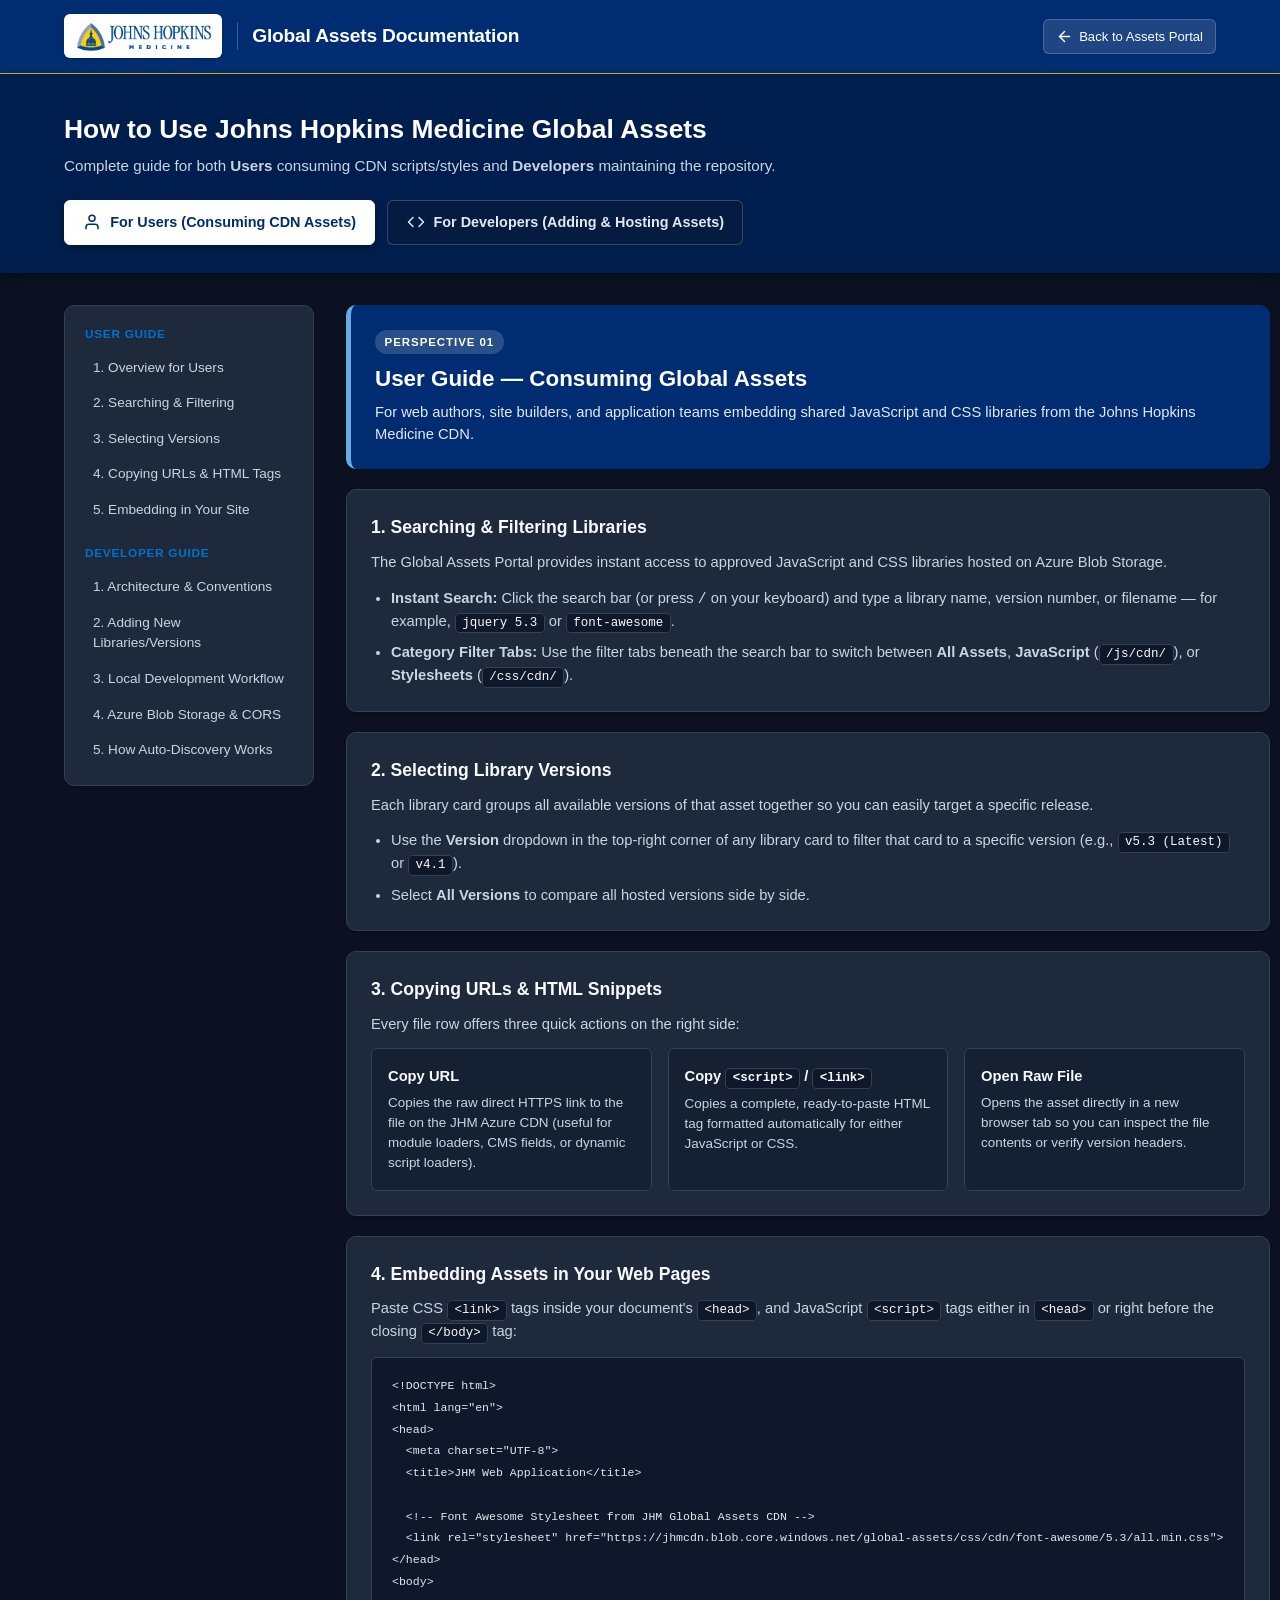
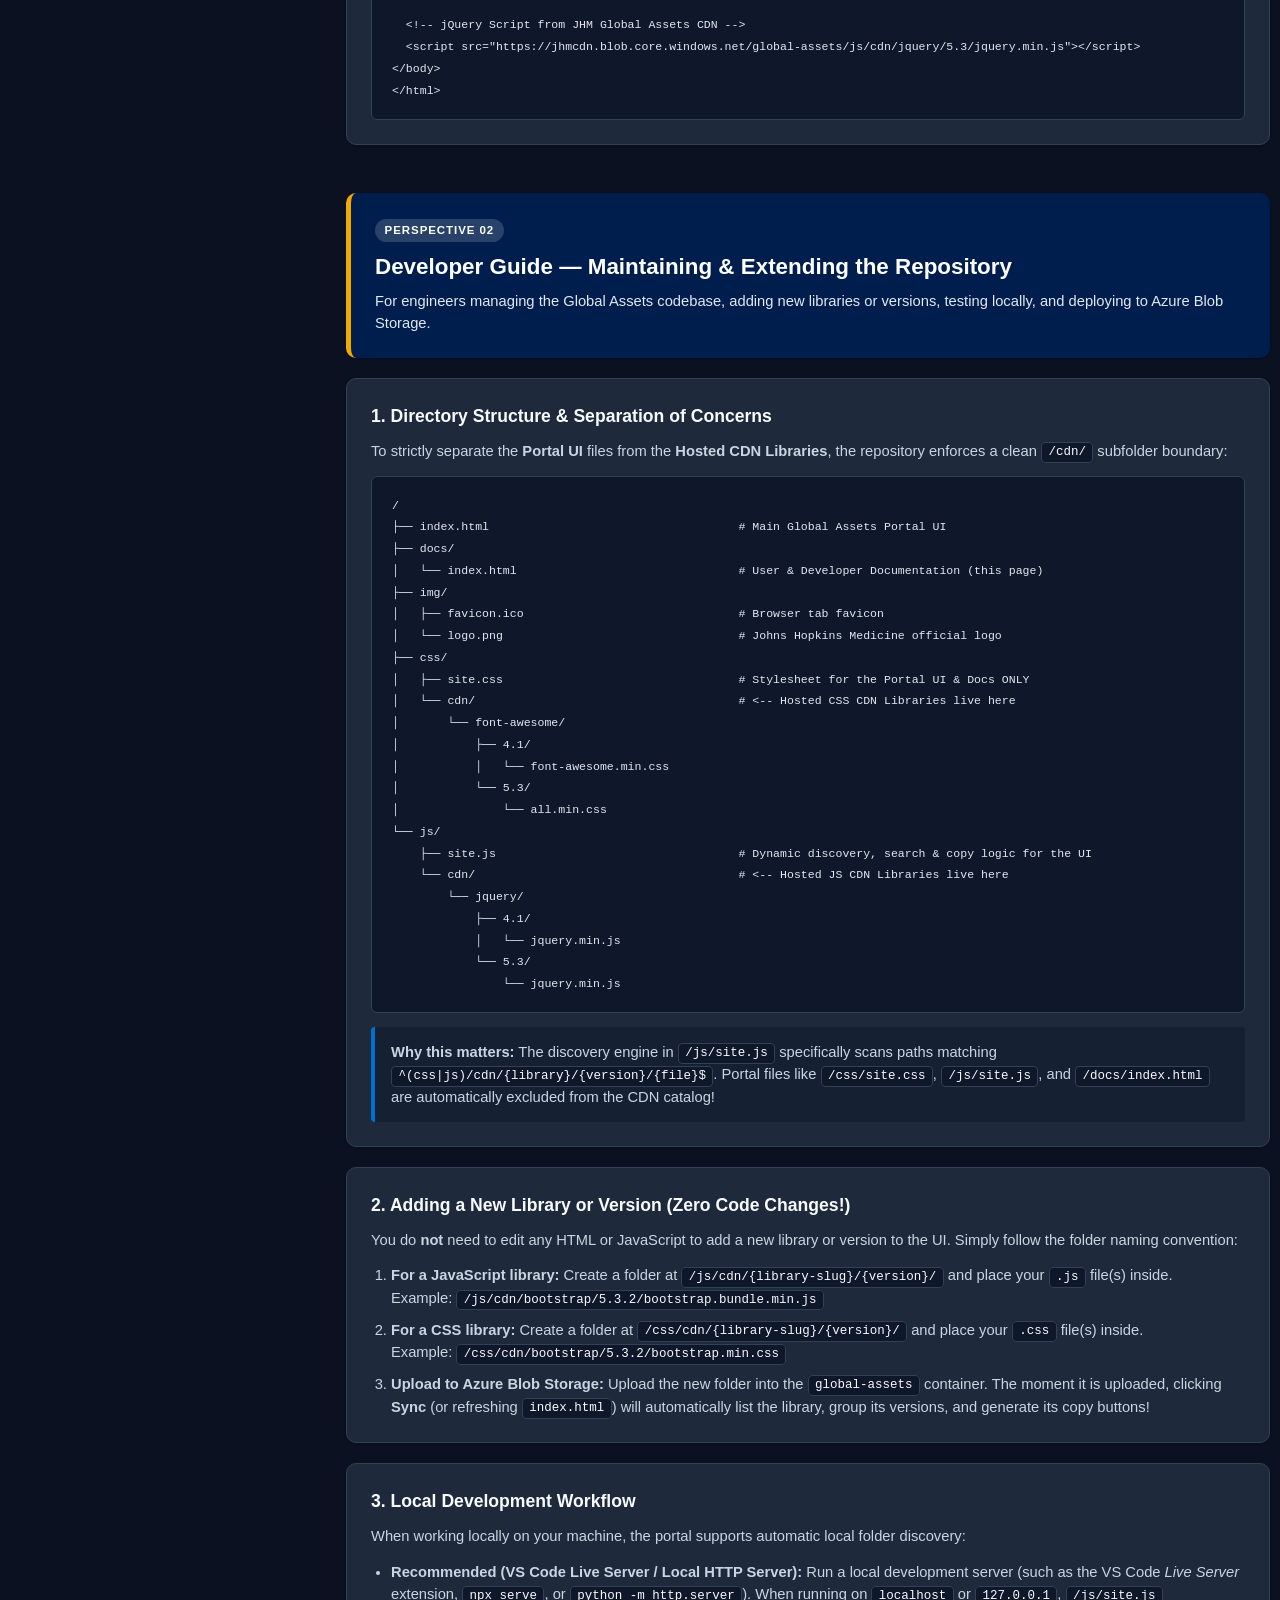
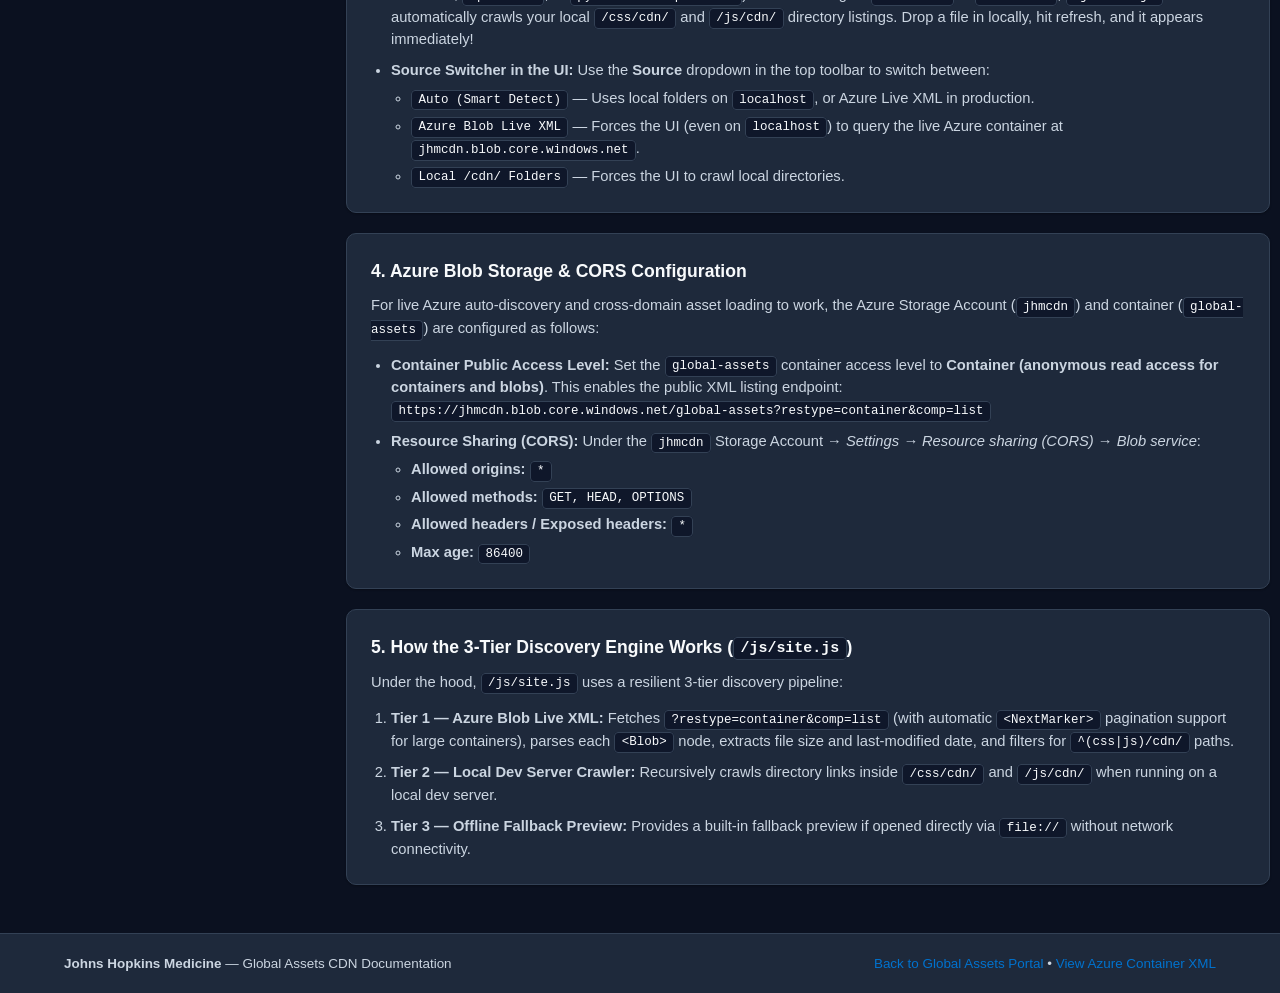
==== commit cb63a815: "skip to main content added, updates to site.css and site.js to removee light theme styles, added doc" ====
--- a/docs/index.html
+++ b/docs/index.html
@@ -8,10 +8,12 @@
 	<link rel="stylesheet" href="../css/site.css">
 </head>
 <body>
+	<a href="#mainContent" class="skip-link">Skip to main content</a>
+
 	<!-- Top Branding Bar -->
 	<header class="site-header">
 		<div class="container header-inner">
-			<a href="../index.html" class="brand brand-link">
+			<a href="../index.html" class="brand brand-link" aria-label="Johns Hopkins Medicine Global Assets Documentation — Return to Portal">
 				<img src="../img/logo.png" alt="Johns Hopkins Medicine" class="brand-logo">
 				<span class="brand-divider" aria-hidden="true"></span>
 				<div class="brand-text">
@@ -21,61 +23,45 @@
 
 			<div class="header-actions">
 				<a href="../index.html" class="btn-icon" title="Back to Global Assets Portal">
-					<svg viewBox="0 0 24 24" width="17" height="17" stroke="currentColor" stroke-width="2" fill="none" stroke-linecap="round" stroke-linejoin="round">
+					<svg aria-hidden="true" focusable="false" viewBox="0 0 24 24" width="17" height="17" stroke="currentColor" stroke-width="2" fill="none" stroke-linecap="round" stroke-linejoin="round">
 						<line x1="19" y1="12" x2="5" y2="12"></line>
 						<polyline points="12 19 5 12 12 5"></polyline>
 					</svg>
 					<span>Back to Assets Portal</span>
 				</a>
-				<button type="button" class="btn-icon" id="themeToggleBtn" title="Toggle Dark/Light Mode" aria-label="Toggle Dark/Light Mode">
-					<svg id="themeIconSun" viewBox="0 0 24 24" width="18" height="18" stroke="currentColor" stroke-width="2" fill="none" stroke-linecap="round" stroke-linejoin="round" hidden>
-						<circle cx="12" cy="12" r="5"></circle>
-						<line x1="12" y1="1" x2="12" y2="3"></line>
-						<line x1="12" y1="21" x2="12" y2="23"></line>
-						<line x1="4.22" y1="4.22" x2="5.64" y2="5.64"></line>
-						<line x1="18.36" y1="18.36" x2="19.78" y2="19.78"></line>
-						<line x1="1" y1="12" x2="3" y2="12"></line>
-						<line x1="21" y1="12" x2="23" y2="12"></line>
-						<line x1="4.22" y1="19.78" x2="5.64" y2="18.36"></line>
-						<line x1="18.36" y1="5.64" x2="19.78" y2="4.22"></line>
-					</svg>
-					<svg id="themeIconMoon" viewBox="0 0 24 24" width="18" height="18" stroke="currentColor" stroke-width="2" fill="none" stroke-linecap="round" stroke-linejoin="round">
-						<path d="M21 12.79A9 9 0 1 1 11.21 3 7 7 0 0 0 21 12.79z"></path>
-					</svg>
-				</button>
 			</div>
 		</div>
 	</header>
 
 	<!-- Hero Section with Role Switcher -->
-	<section class="hero-section docs-hero">
+	<section class="hero-section docs-hero" aria-labelledby="docsHeroHeading">
 		<div class="container">
 			<div class="hero-content">
-				<h2>How to Use Johns Hopkins Medicine Global Assets</h2>
+				<h2 id="docsHeroHeading">How to Use Johns Hopkins Medicine Global Assets</h2>
 				<p>Complete guide for both <strong>Users</strong> consuming CDN scripts/styles and <strong>Developers</strong> maintaining the repository.</p>
 
-				<div class="docs-role-tabs" role="navigation" aria-label="Documentation Sections">
-					<a href="#user-guide" class="docs-role-tab active" data-target="user-guide">
-						<svg viewBox="0 0 24 24" width="18" height="18" stroke="currentColor" stroke-width="2" fill="none" stroke-linecap="round" stroke-linejoin="round">
+				<nav class="docs-role-tabs" aria-label="Documentation Role Sections">
+					<a href="#user-guide" class="docs-role-tab active" data-target="user-guide" aria-current="true">
+						<svg aria-hidden="true" focusable="false" viewBox="0 0 24 24" width="18" height="18" stroke="currentColor" stroke-width="2" fill="none" stroke-linecap="round" stroke-linejoin="round">
 							<path d="M20 21v-2a4 4 0 0 0-4-4H8a4 4 0 0 0-4 4v2"></path>
 							<circle cx="12" cy="7" r="4"></circle>
 						</svg>
 						<span>For Users (Consuming CDN Assets)</span>
 					</a>
 					<a href="#developer-guide" class="docs-role-tab" data-target="developer-guide">
-						<svg viewBox="0 0 24 24" width="18" height="18" stroke="currentColor" stroke-width="2" fill="none" stroke-linecap="round" stroke-linejoin="round">
+						<svg aria-hidden="true" focusable="false" viewBox="0 0 24 24" width="18" height="18" stroke="currentColor" stroke-width="2" fill="none" stroke-linecap="round" stroke-linejoin="round">
 							<polyline points="16 18 22 12 16 6"></polyline>
 							<polyline points="8 6 2 12 8 18"></polyline>
 						</svg>
 						<span>For Developers (Adding &amp; Hosting Assets)</span>
 					</a>
-				</div>
+				</nav>
 			</div>
 		</div>
 	</section>
 
 	<!-- Main Documentation Content -->
-	<main class="main-content container docs-layout">
+	<main id="mainContent" class="main-content container docs-layout" tabindex="-1">
 		<!-- Sticky Sidebar Table of Contents -->
 		<aside class="docs-sidebar">
 			<nav class="docs-toc" aria-label="Table of Contents">
@@ -283,48 +269,26 @@
 			<div>
 				<strong>Johns Hopkins Medicine</strong> &mdash; Global Assets CDN Documentation
 			</div>
-			<div class="footer-links">
+			<nav class="footer-links" aria-label="Footer navigation">
 				<a href="../index.html">Back to Global Assets Portal</a>
-				<span>&bull;</span>
-				<a href="https://jhmcdn.blob.core.windows.net/global-assets?restype=container&amp;comp=list" target="_blank" rel="noopener">View Azure Container XML</a>
-			</div>
+				<span aria-hidden="true">&bull;</span>
+				<a href="https://jhmcdn.blob.core.windows.net/global-assets?restype=container&amp;comp=list" target="_blank" rel="noopener">View Azure Container XML <span class="sr-only">(opens in a new tab)</span></a>
+			</nav>
 		</div>
 	</footer>
 
 	<script>
 		(function () {
-			// Theme synchronization with main portal
-			const themeToggleBtn = document.getElementById('themeToggleBtn');
-			const themeIconSun = document.getElementById('themeIconSun');
-			const themeIconMoon = document.getElementById('themeIconMoon');
-
-			function applyTheme(theme) {
-				document.documentElement.setAttribute('data-theme', theme);
-				localStorage.setItem('jhm_assets_theme', theme);
-				if (theme === 'dark') {
-					themeIconSun.hidden = false;
-					themeIconMoon.hidden = true;
-				} else {
-					themeIconSun.hidden = true;
-					themeIconMoon.hidden = false;
-				}
-			}
-
-			const savedTheme = localStorage.getItem('jhm_assets_theme');
-			const prefersDark = window.matchMedia && window.matchMedia('(prefers-color-scheme: dark)').matches;
-			applyTheme(savedTheme || (prefersDark ? 'dark' : 'light'));
-
-			themeToggleBtn.addEventListener('click', () => {
-				const current = document.documentElement.getAttribute('data-theme');
-				applyTheme(current === 'dark' ? 'light' : 'dark');
-			});
-
 			// Highlight active role tab on click
 			const roleTabs = document.querySelectorAll('.docs-role-tab');
 			roleTabs.forEach((tab) => {
 				tab.addEventListener('click', () => {
-					roleTabs.forEach((t) => t.classList.remove('active'));
+					roleTabs.forEach((t) => {
+						t.classList.remove('active');
+						t.removeAttribute('aria-current');
+					});
 					tab.classList.add('active');
+					tab.setAttribute('aria-current', 'true');
 				});
 			});
 		})();
--- a/css/site.css
+++ b/css/site.css
@@ -10,60 +10,38 @@
 	--jhm-gold: #F2A900;
 	--jhm-Accent-blue: #0072CE;
 
-	/* Light Mode Theme Tokens */
-	--bg-body: #F4F7FA;
-	--bg-surface: #FFFFFF;
-	--bg-surface-subtle: #F8FAFC;
-	--bg-code: #F1F5F9;
-	--text-primary: #0F172A;
-	--text-secondary: #475569;
-	--text-muted: #64748B;
-	--border-color: #E2E8F0;
-	--border-hover: #CBD5E1;
-
-	/* Category Accents */
-	--js-badge-bg: #FEF3C7;
-	--js-badge-text: #92400E;
-	--js-badge-dot: #F59E0B;
-
-	--css-badge-bg: #E0F2FE;
-	--css-badge-text: #075985;
-	--css-badge-dot: #0284C7;
-
-	--success-bg: #DCFCE7;
-	--success-text: #166534;
-
-	/* Shadows & Radius */
-	--shadow-sm: 0 1px 2px 0 rgba(15, 23, 42, 0.05);
-	--shadow-md: 0 4px 12px -2px rgba(15, 23, 42, 0.08), 0 2px 4px -2px rgba(15, 23, 42, 0.04);
-	--shadow-lg: 0 10px 25px -5px rgba(0, 45, 114, 0.12);
-	--radius-sm: 6px;
-	--radius-md: 10px;
-	--radius-lg: 14px;
-}
-
-[data-theme="dark"] {
+	/* Dark UI Color Tokens (WCAG AA compliant contrast ratios >= 4.5:1) */
 	--bg-body: #0B1120;
 	--bg-surface: #1E293B;
 	--bg-surface-subtle: #152033;
 	--bg-code: #0F172A;
 	--text-primary: #F8FAFC;
-	--text-secondary: #94A3B8;
-	--text-muted: #64748B;
+	--text-secondary: #CBD5E1;
+	--text-muted: #94A3B8;
 	--border-color: #334155;
 	--border-hover: #475569;
-
+	--focus-ring: #68ACE5;
+	--focus-ring-surface: #68ACE5;
+
+	/* Category Accents */
 	--js-badge-bg: rgba(245, 158, 11, 0.15);
 	--js-badge-text: #FCD34D;
+	--js-badge-dot: #F59E0B;
 
 	--css-badge-bg: rgba(14, 165, 233, 0.15);
 	--css-badge-text: #7DD3FC;
+	--css-badge-dot: #0284C7;
 
 	--success-bg: rgba(34, 197, 94, 0.2);
 	--success-text: #86EFAC;
 
+	/* Shadows & Radius */
 	--shadow-sm: 0 1px 2px 0 rgba(0, 0, 0, 0.3);
 	--shadow-md: 0 4px 12px -2px rgba(0, 0, 0, 0.4);
+	--shadow-lg: 0 10px 25px -5px rgba(0, 0, 0, 0.5);
+	--radius-sm: 6px;
+	--radius-md: 10px;
+	--radius-lg: 14px;
 }
 
 /* Reset & Base */
@@ -81,7 +59,6 @@
 	min-height: 100vh;
 	display: flex;
 	flex-direction: column;
-	transition: background-color 0.2s ease, color 0.2s ease;
 }
 
 .container {
@@ -97,12 +74,71 @@
 }
 
 /* ==========================================================================
+   Accessibility Utilities (Skip Link, Screen Reader Only, Focus Rings)
+   ========================================================================== */
+.skip-link {
+	position: absolute;
+	top: -100px;
+	left: 1rem;
+	z-index: 2000;
+	background: var(--jhm-gold);
+	color: #0F172A;
+	font-weight: 700;
+	padding: 0.65rem 1.15rem;
+	border-radius: 0 0 var(--radius-sm) var(--radius-sm);
+	text-decoration: none;
+	box-shadow: var(--shadow-lg);
+	transition: top 0.15s ease;
+}
+
+.skip-link:focus {
+	top: 0;
+	outline: 3px solid #FFFFFF;
+	outline-offset: 2px;
+}
+
+.sr-only {
+	position: absolute;
+	width: 1px;
+	height: 1px;
+	padding: 0;
+	margin: -1px;
+	overflow: hidden;
+	clip: rect(0, 0, 0, 0);
+	white-space: nowrap;
+	border: 0;
+}
+
+/* High-visibility keyboard focus indicators across all interactive elements */
+a:focus-visible,
+button:focus-visible,
+input:focus-visible,
+select:focus-visible {
+	outline: 3px solid var(--focus-ring-surface);
+	outline-offset: 2px;
+}
+
+.site-header a:focus-visible,
+.site-header button:focus-visible,
+.hero-section a:focus-visible,
+.hero-section button:focus-visible,
+.hero-section input:focus-visible,
+.hero-section select:focus-visible {
+	outline: 3px solid var(--jhm-gold);
+	outline-offset: 2px;
+}
+
+.main-content:focus {
+	outline: none;
+}
+
+/* ==========================================================================
    Header
    ========================================================================== */
 .site-header {
 	background-color: var(--jhm-heritage-blue);
 	color: #FFFFFF;
-	border-bottom: 3px solid var(--jhm-gold);
+	border-bottom: 1px solid var(--jhm-gold);
 	padding: 0.9rem 0;
 }
 
@@ -213,7 +249,7 @@
    Hero & Search Controls
    ========================================================================== */
 .hero-section {
-	background: linear-gradient(180deg, var(--jhm-heritage-dark) 0%, var(--jhm-heritage-blue) 100%);
+	background-color: var(--jhm-heritage-dark);
 	color: #FFFFFF;
 	padding: 2.25rem 0 2rem;
 	box-shadow: var(--shadow-md);
@@ -900,12 +936,12 @@
 }
 
 .user-banner {
-	background: linear-gradient(135deg, var(--jhm-heritage-blue) 0%, #0047AB 100%);
+	background-color: var(--jhm-heritage-blue);
 	border-left: 5px solid var(--jhm-spirit-blue);
 }
 
 .dev-banner {
-	background: linear-gradient(135deg, #0F172A 0%, var(--jhm-heritage-dark) 100%);
+	background-color: var(--jhm-heritage-dark);
 	border-left: 5px solid var(--jhm-gold);
 }
 
@@ -1056,3 +1092,13 @@
 		justify-content: flex-start;
 	}
 }
+
+/* Respect user OS preference for reduced motion (WCAG 2.3.3) */
+@media (prefers-reduced-motion: reduce) {
+	*, *::before, *::after {
+		animation-duration: 0.01ms !important;
+		animation-iteration-count: 1 !important;
+		transition-duration: 0.01ms !important;
+		scroll-behavior: auto !important;
+	}
+}
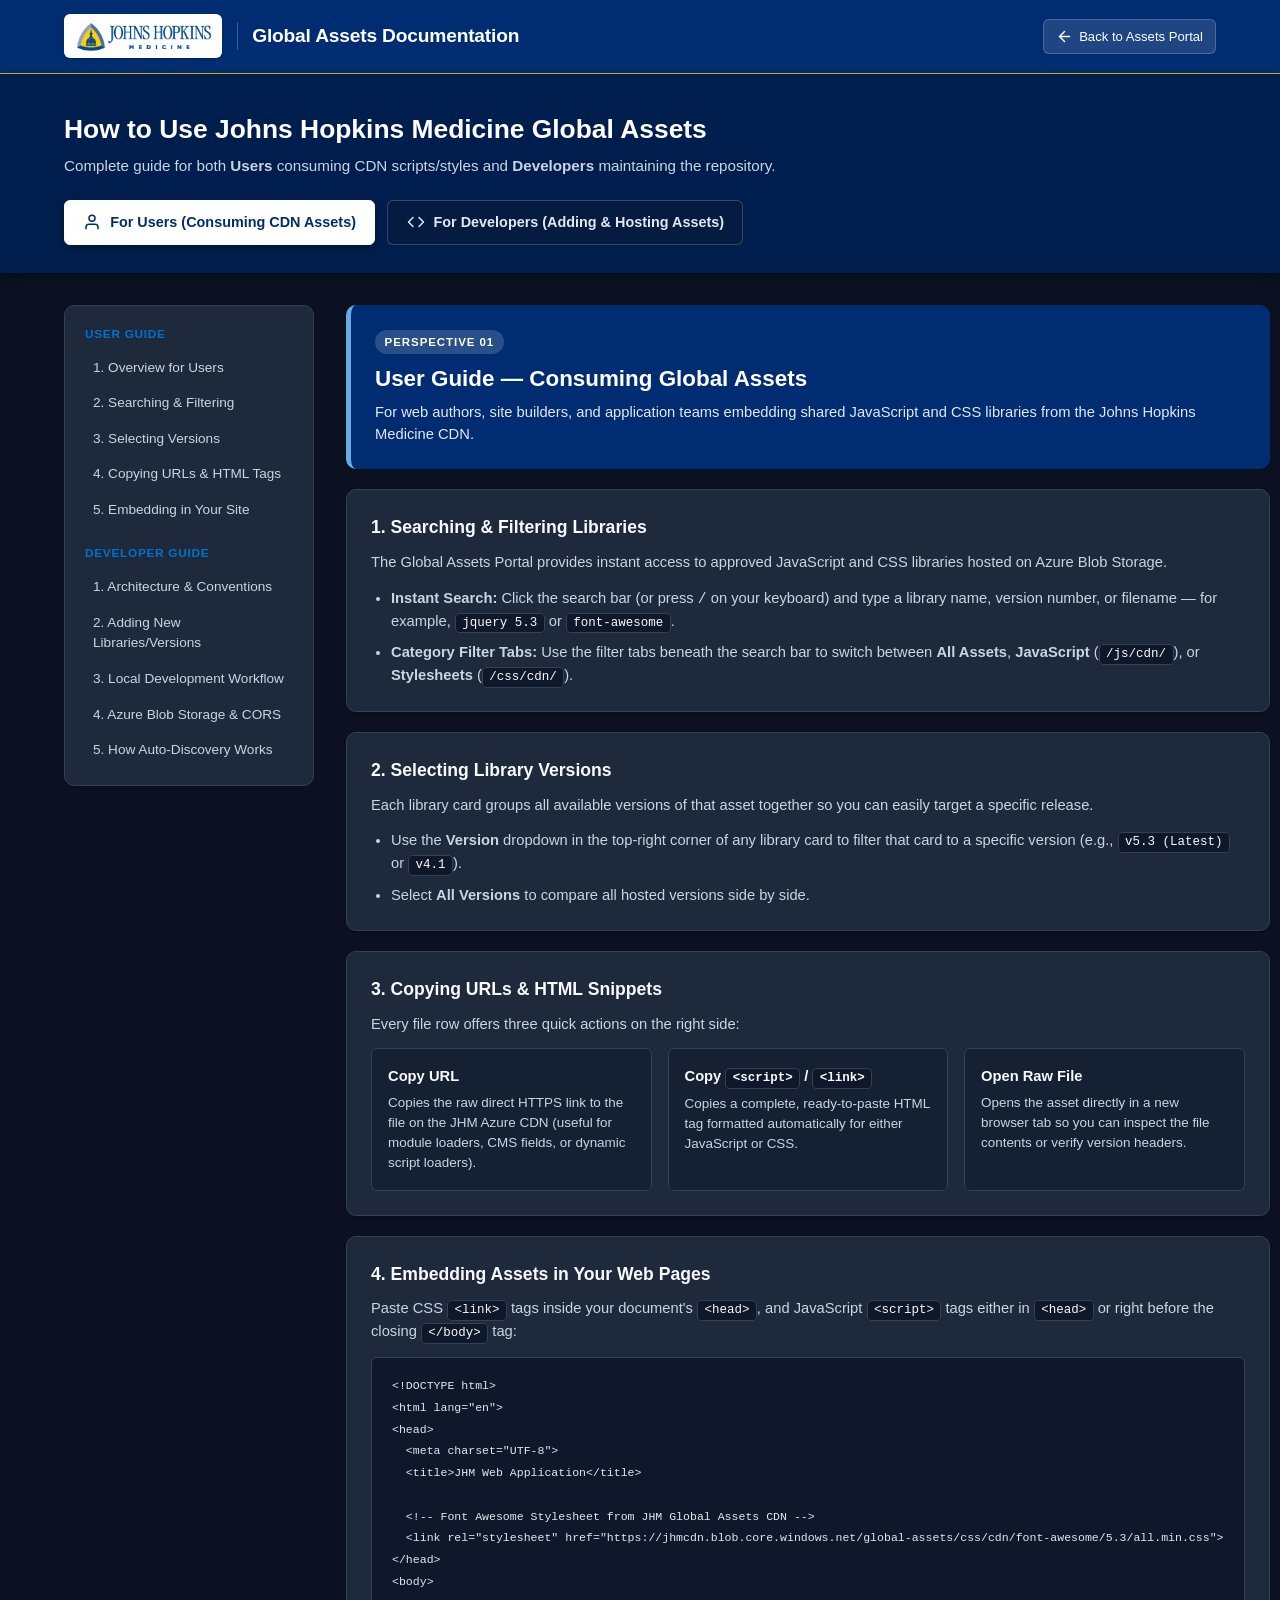
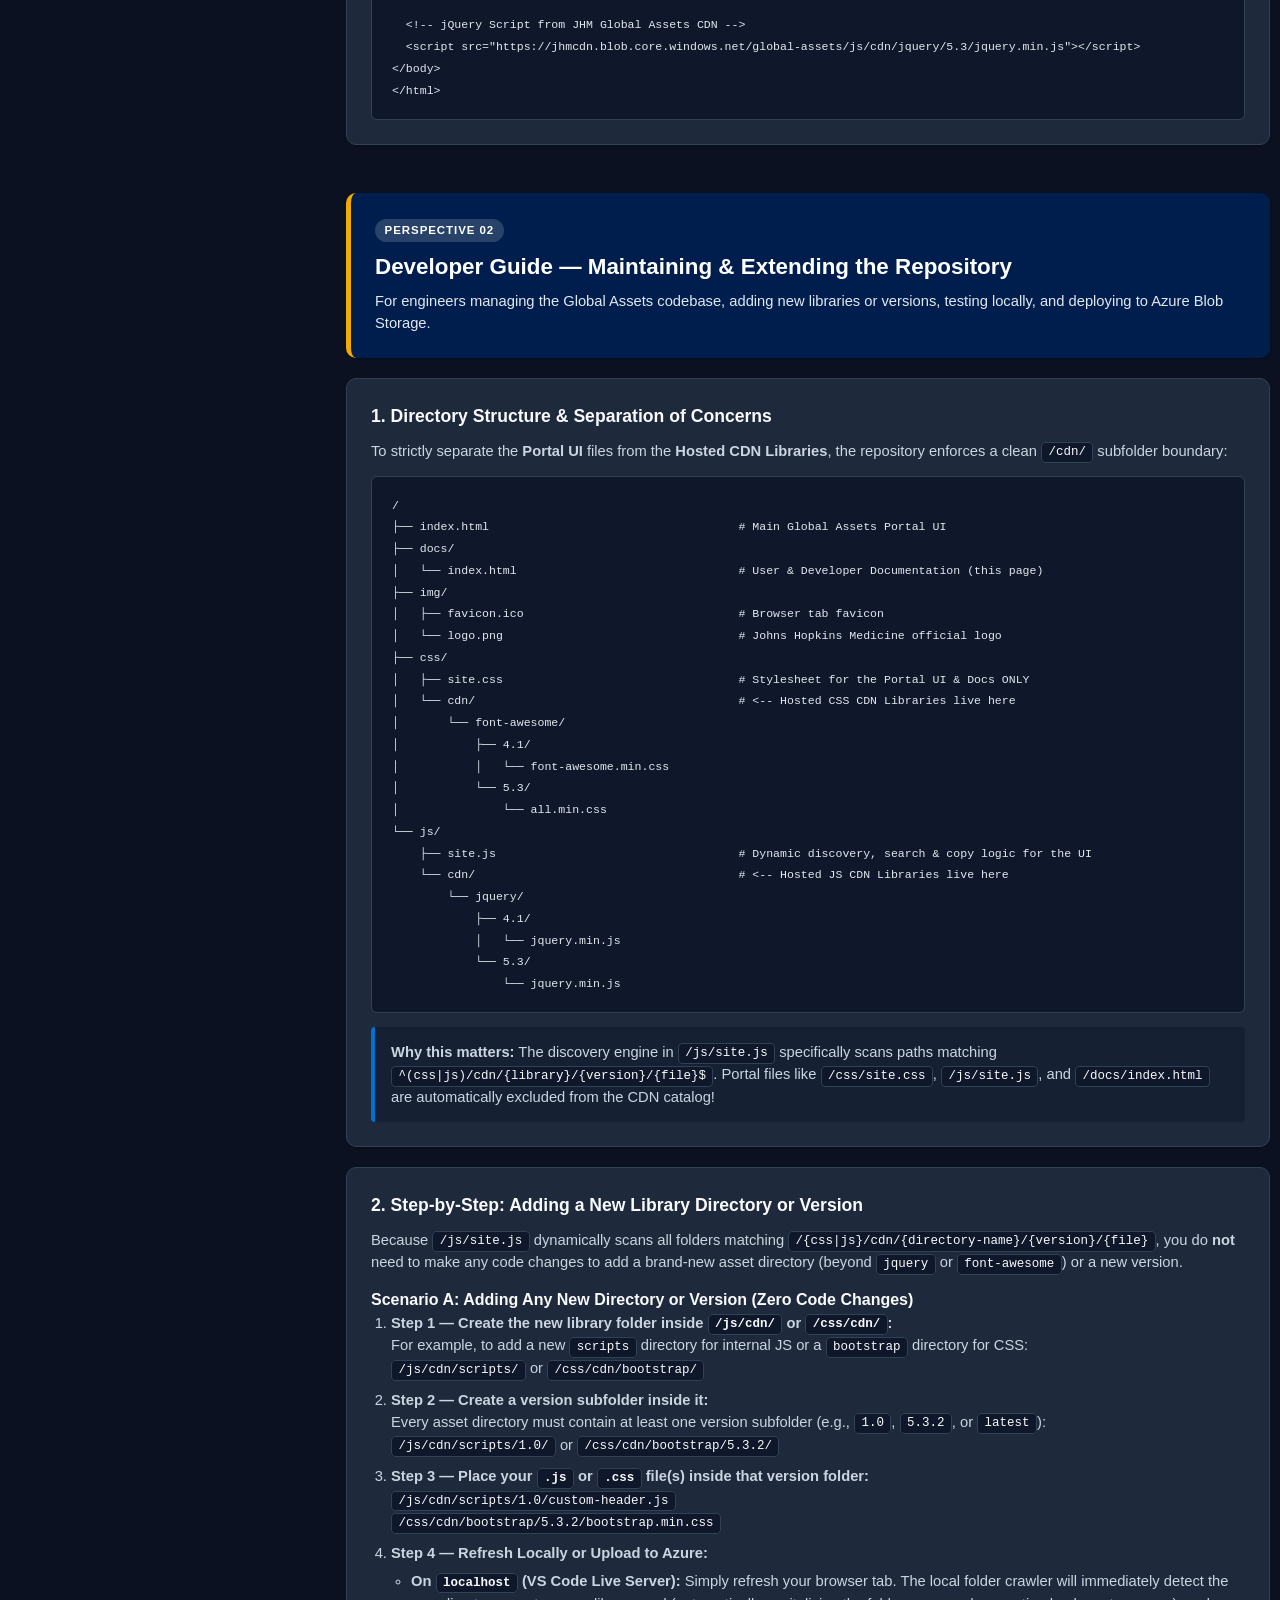
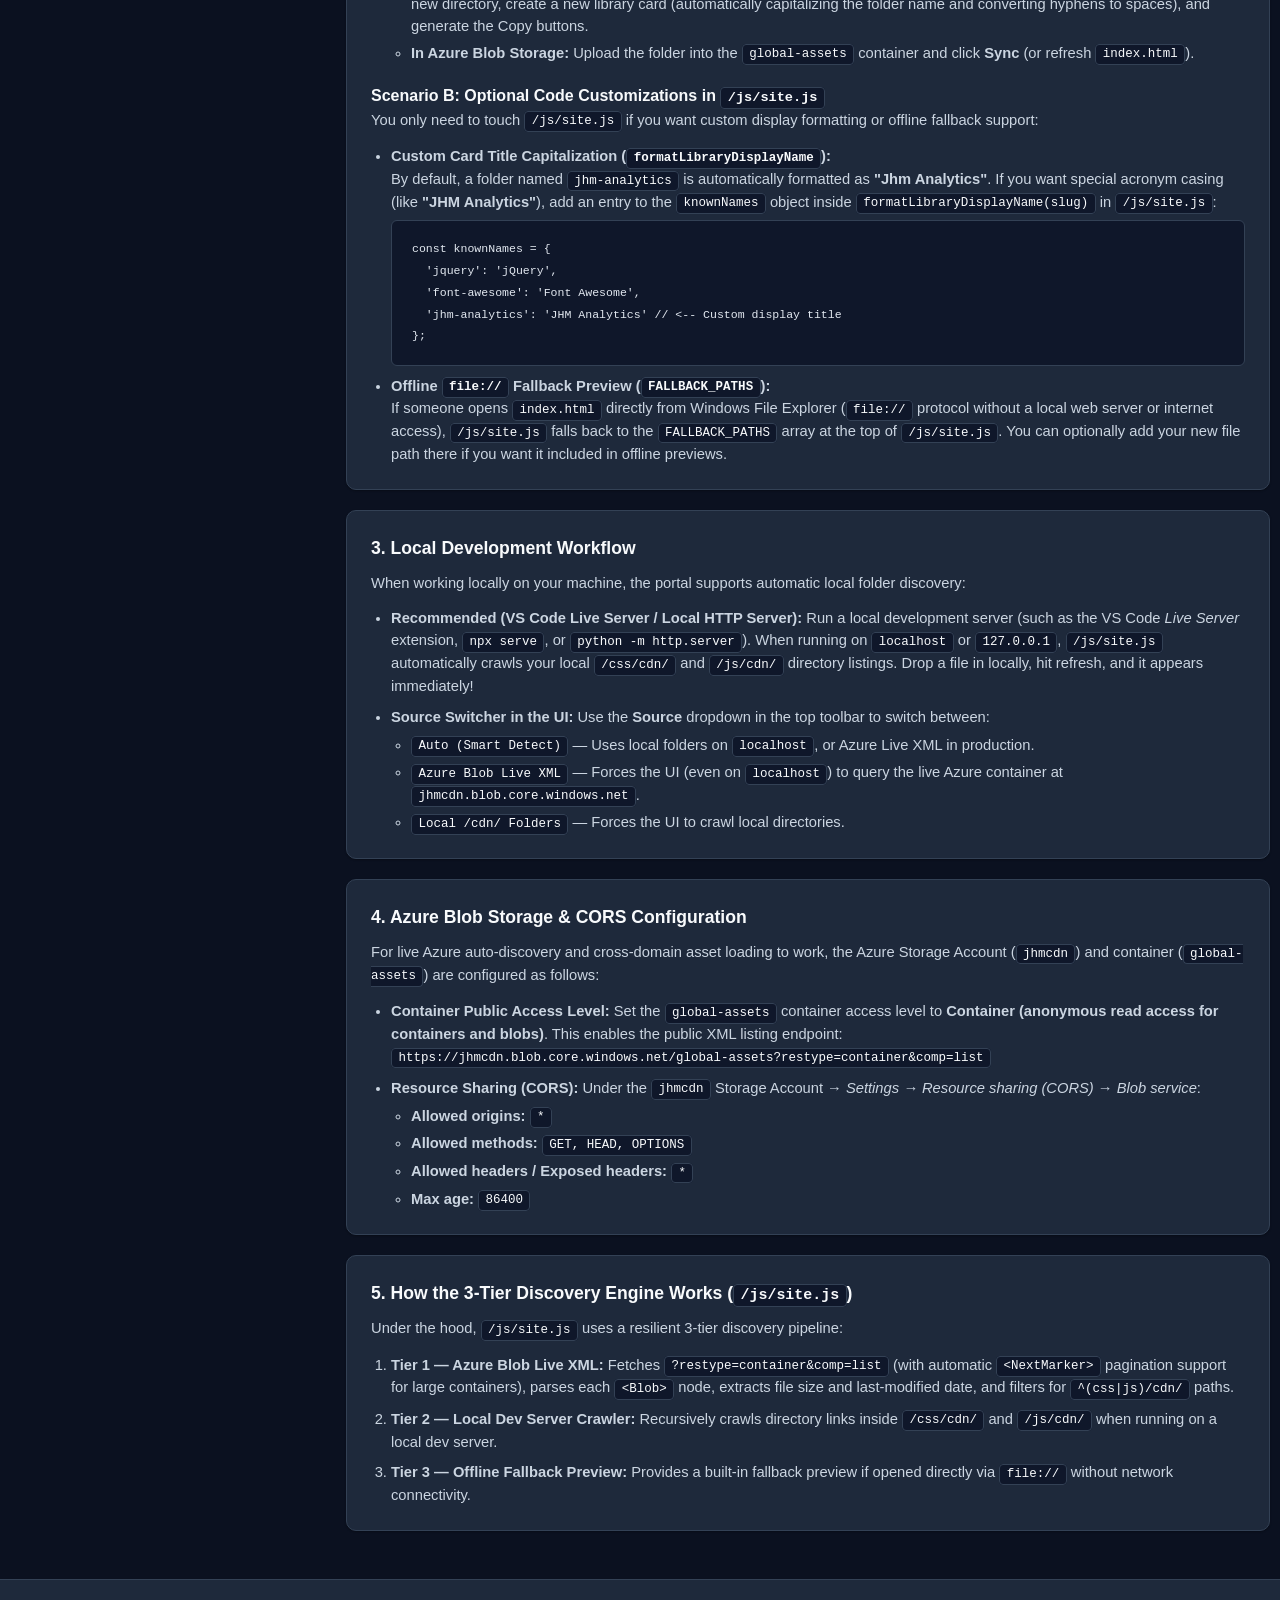
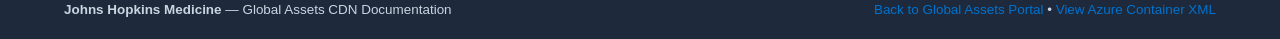
==== commit 8d4b7a89: "updated documentation, how to add new directories to be recognized automatically without code change" ====
--- a/docs/index.html
+++ b/docs/index.html
@@ -197,21 +197,52 @@
 				</div>
 
 				<div class="docs-card" id="dev-adding-assets">
-					<h3>2. Adding a New Library or Version (Zero Code Changes!)</h3>
-					<p>You do <strong>not</strong> need to edit any HTML or JavaScript to add a new library or version to the UI. Simply follow the folder naming convention:</p>
+					<h3>2. Step-by-Step: Adding a New Library Directory or Version</h3>
+					<p>Because <code>/js/site.js</code> dynamically scans all folders matching <code>/{css|js}/cdn/{directory-name}/{version}/{file}</code>, you do <strong>not</strong> need to make any code changes to add a brand-new asset directory (beyond <code>jquery</code> or <code>font-awesome</code>) or a new version.</p>
+
+					<h4>Scenario A: Adding Any New Directory or Version (Zero Code Changes)</h4>
 					<ol class="docs-list ordered">
 						<li>
-							<strong>For a JavaScript library:</strong> Create a folder at <code>/js/cdn/{library-slug}/{version}/</code> and place your <code>.js</code> file(s) inside.<br>
-							Example: <code>/js/cdn/bootstrap/5.3.2/bootstrap.bundle.min.js</code>
-						</li>
-						<li>
-							<strong>For a CSS library:</strong> Create a folder at <code>/css/cdn/{library-slug}/{version}/</code> and place your <code>.css</code> file(s) inside.<br>
-							Example: <code>/css/cdn/bootstrap/5.3.2/bootstrap.min.css</code>
-						</li>
-						<li>
-							<strong>Upload to Azure Blob Storage:</strong> Upload the new folder into the <code>global-assets</code> container. The moment it is uploaded, clicking <strong>Sync</strong> (or refreshing <code>index.html</code>) will automatically list the library, group its versions, and generate its copy buttons!
+							<strong>Step 1 &mdash; Create the new library folder inside <code>/js/cdn/</code> or <code>/css/cdn/</code>:</strong><br>
+							For example, to add a new <code>scripts</code> directory for internal JS or a <code>bootstrap</code> directory for CSS:<br>
+							<code>/js/cdn/scripts/</code> or <code>/css/cdn/bootstrap/</code>
+						</li>
+						<li>
+							<strong>Step 2 &mdash; Create a version subfolder inside it:</strong><br>
+							Every asset directory must contain at least one version subfolder (e.g., <code>1.0</code>, <code>5.3.2</code>, or <code>latest</code>):<br>
+							<code>/js/cdn/scripts/1.0/</code> or <code>/css/cdn/bootstrap/5.3.2/</code>
+						</li>
+						<li>
+							<strong>Step 3 &mdash; Place your <code>.js</code> or <code>.css</code> file(s) inside that version folder:</strong><br>
+							<code>/js/cdn/scripts/1.0/custom-header.js</code><br>
+							<code>/css/cdn/bootstrap/5.3.2/bootstrap.min.css</code>
+						</li>
+						<li>
+							<strong>Step 4 &mdash; Refresh Locally or Upload to Azure:</strong>
+							<ul>
+								<li><strong>On <code>localhost</code> (VS Code Live Server):</strong> Simply refresh your browser tab. The local folder crawler will immediately detect the new directory, create a new library card (automatically capitalizing the folder name and converting hyphens to spaces), and generate the Copy buttons.</li>
+								<li><strong>In Azure Blob Storage:</strong> Upload the folder into the <code>global-assets</code> container and click <strong>Sync</strong> (or refresh <code>index.html</code>).</li>
+							</ul>
 						</li>
 					</ol>
+
+					<h4 style="margin-top: 1.25rem;">Scenario B: Optional Code Customizations in <code>/js/site.js</code></h4>
+					<p>You only need to touch <code>/js/site.js</code> if you want custom display formatting or offline fallback support:</p>
+					<ul class="docs-list">
+						<li>
+							<strong>Custom Card Title Capitalization (<code>formatLibraryDisplayName</code>):</strong><br>
+							By default, a folder named <code>jhm-analytics</code> is automatically formatted as <strong>"Jhm Analytics"</strong>. If you want special acronym casing (like <strong>"JHM Analytics"</strong>), add an entry to the <code>knownNames</code> object inside <code>formatLibraryDisplayName(slug)</code> in <code>/js/site.js</code>:
+							<pre class="code-block" style="margin-top: 0.4rem;"><code>const knownNames = {
+  'jquery': 'jQuery',
+  'font-awesome': 'Font Awesome',
+  'jhm-analytics': 'JHM Analytics' // &lt;-- Custom display title
+};</code></pre>
+						</li>
+						<li>
+							<strong>Offline <code>file://</code> Fallback Preview (<code>FALLBACK_PATHS</code>):</strong><br>
+							If someone opens <code>index.html</code> directly from Windows File Explorer (<code>file://</code> protocol without a local web server or internet access), <code>/js/site.js</code> falls back to the <code>FALLBACK_PATHS</code> array at the top of <code>/js/site.js</code>. You can optionally add your new file path there if you want it included in offline previews.
+						</li>
+					</ul>
 				</div>
 
 				<div class="docs-card" id="dev-local-workflow">
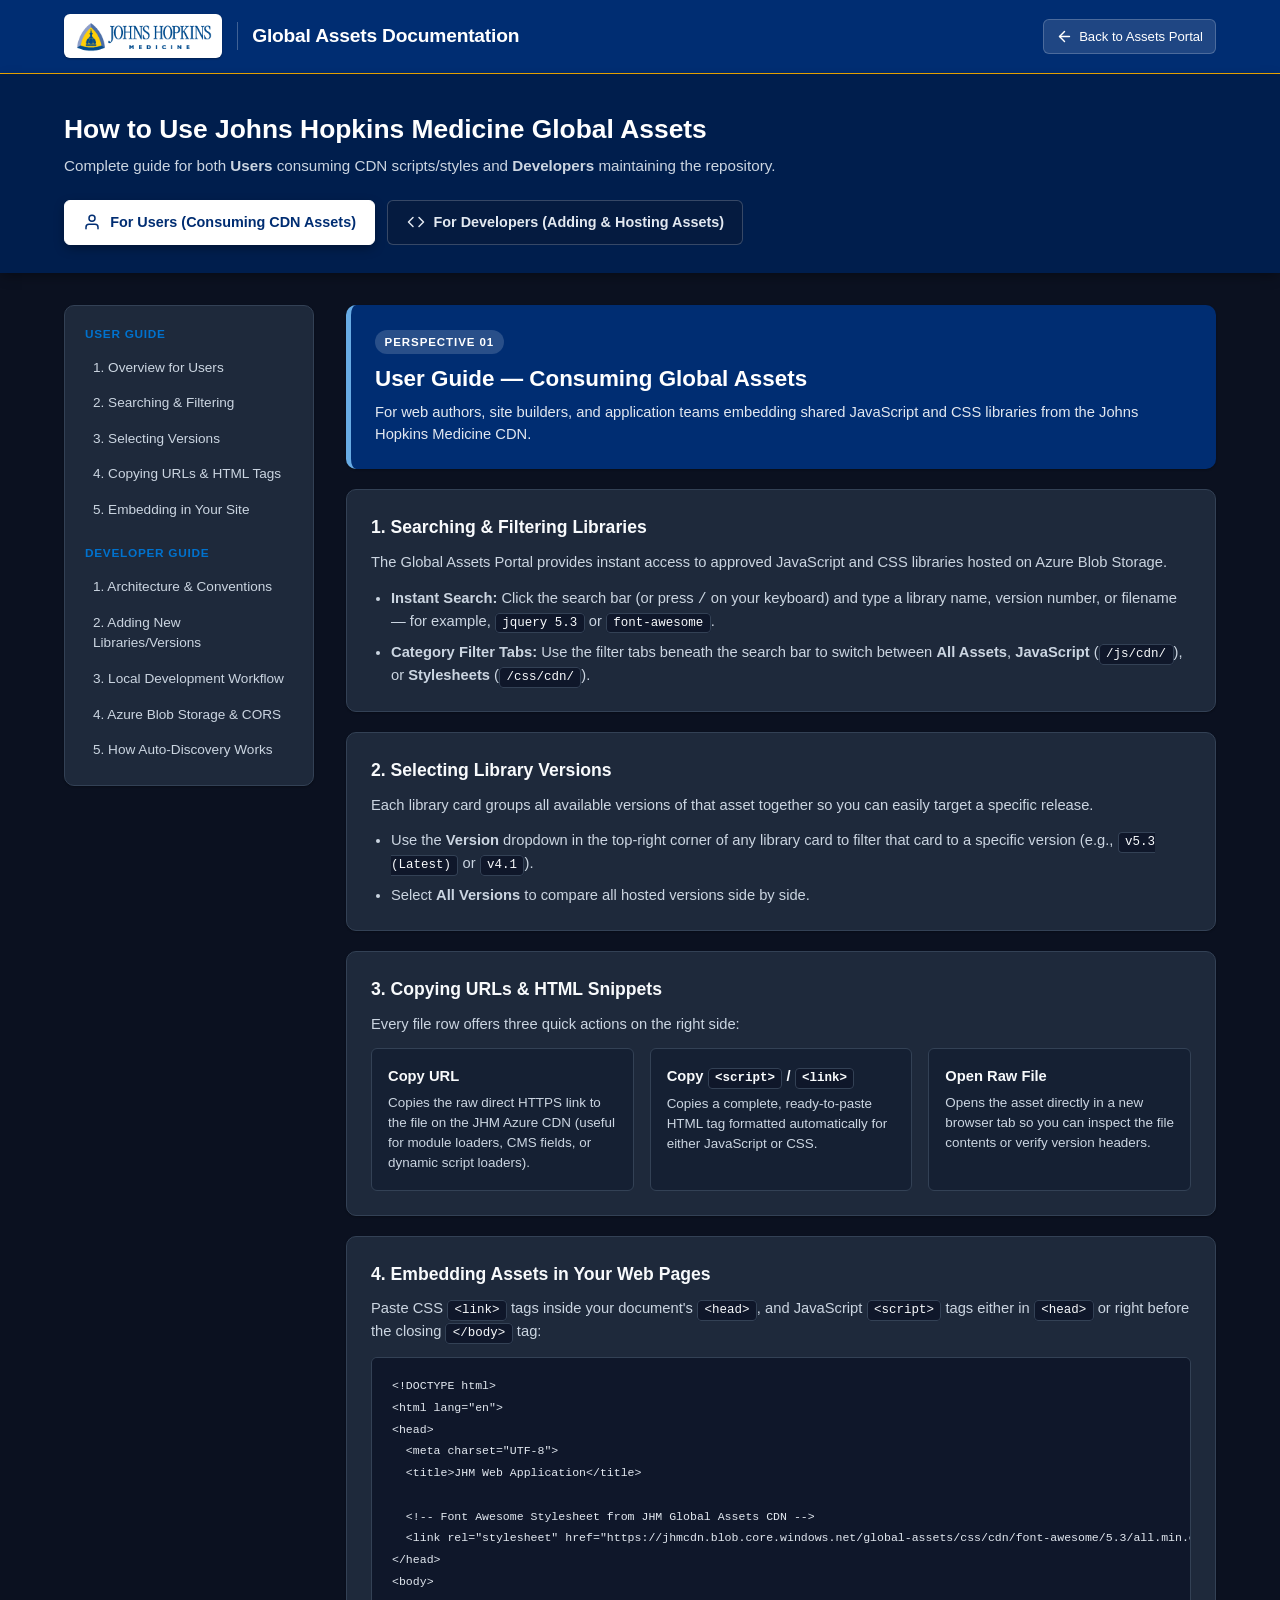
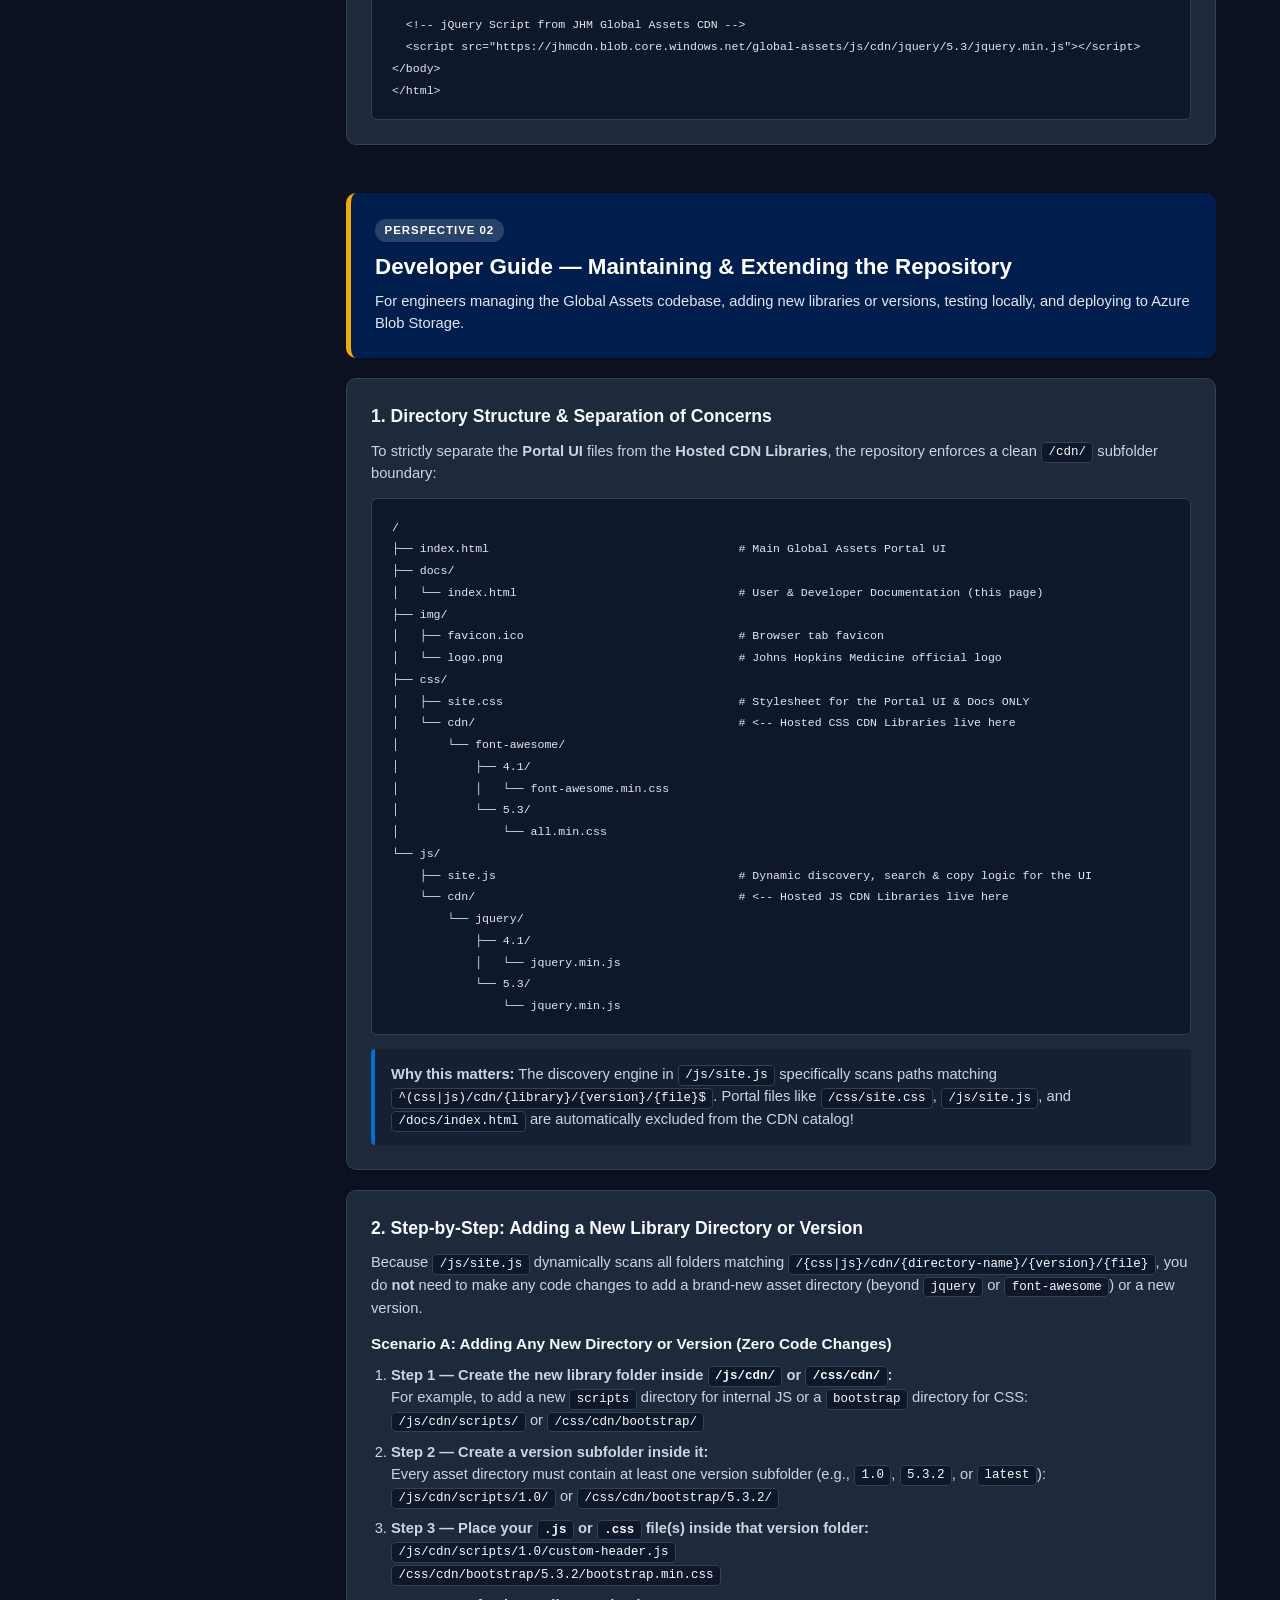
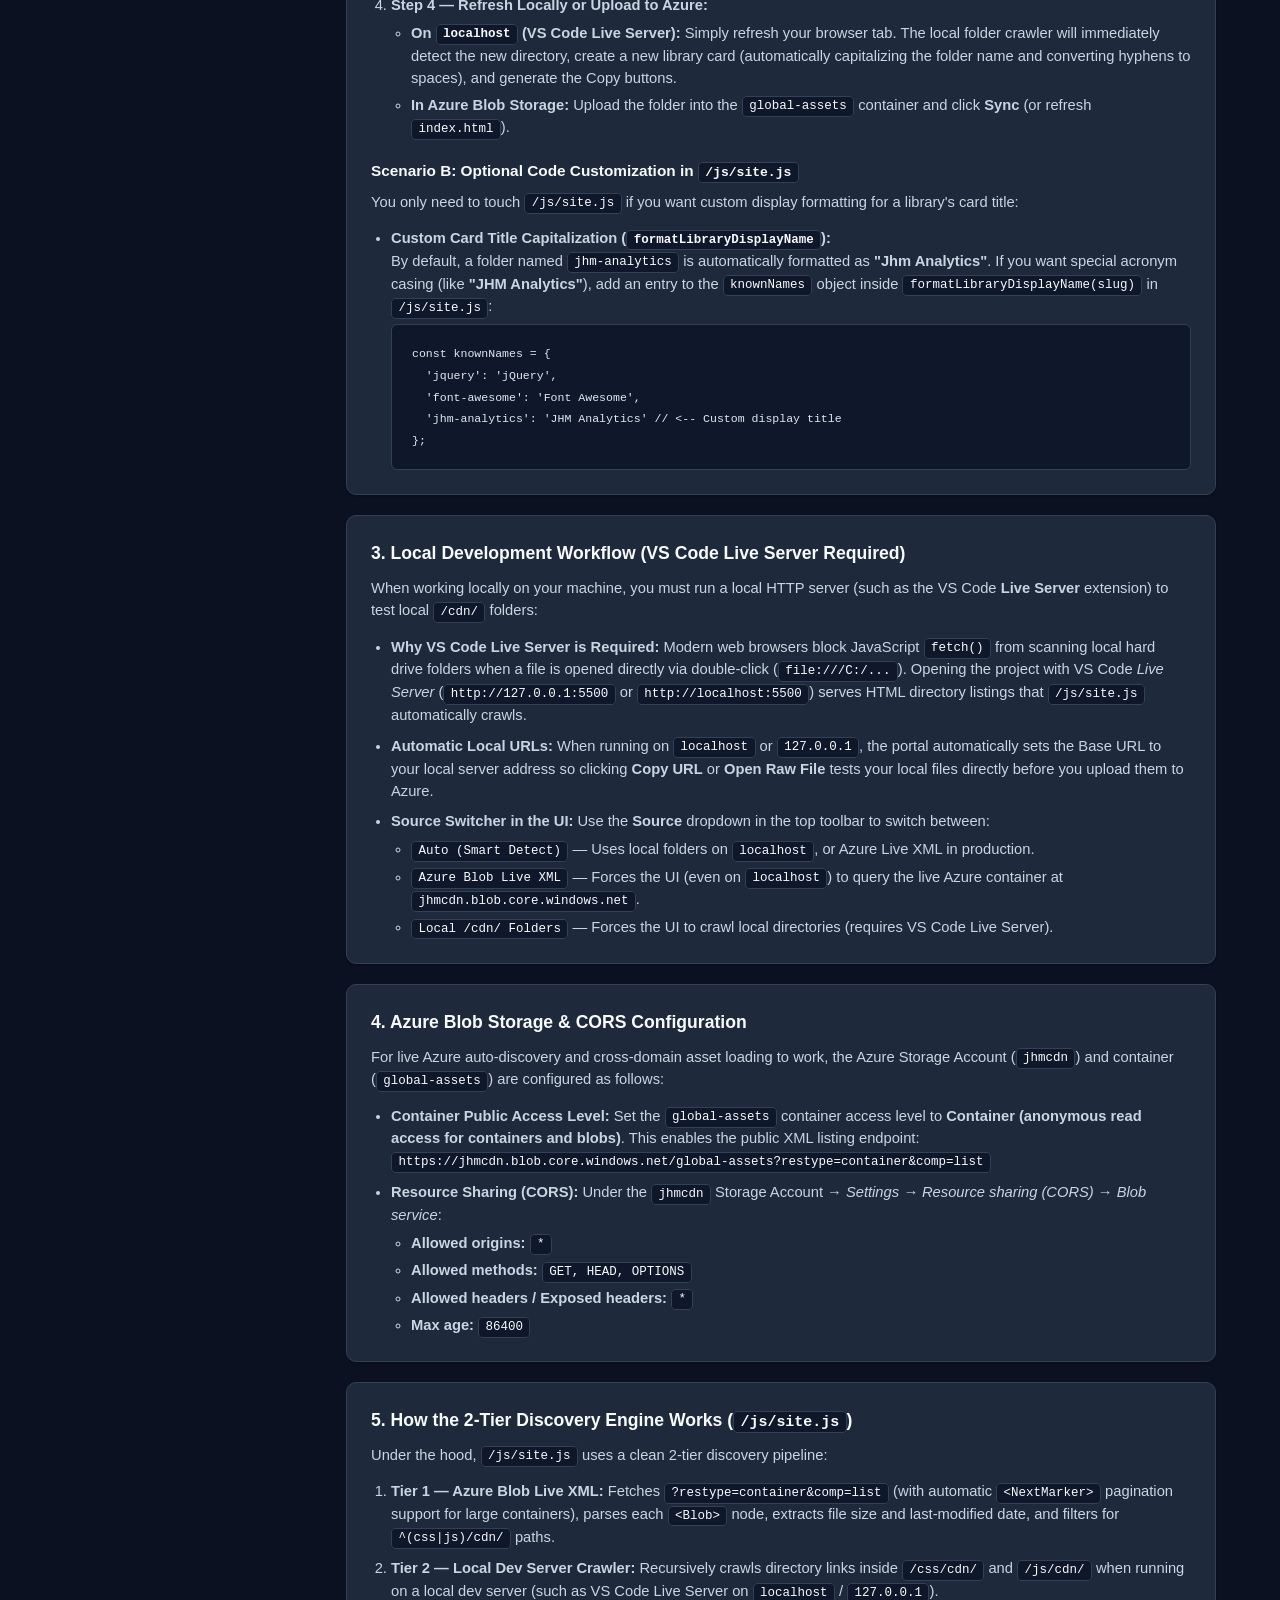
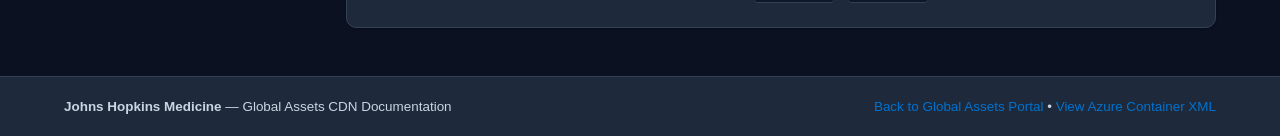
==== commit 4fb8efc5: "removed 3rd tier to fetch files locally and the developer must use a server environment, added other" ====
--- a/docs/index.html
+++ b/docs/index.html
@@ -226,8 +226,8 @@
 						</li>
 					</ol>
 
-					<h4 style="margin-top: 1.25rem;">Scenario B: Optional Code Customizations in <code>/js/site.js</code></h4>
-					<p>You only need to touch <code>/js/site.js</code> if you want custom display formatting or offline fallback support:</p>
+					<h4 style="margin-top: 1.25rem;">Scenario B: Optional Code Customization in <code>/js/site.js</code></h4>
+					<p>You only need to touch <code>/js/site.js</code> if you want custom display formatting for a library's card title:</p>
 					<ul class="docs-list">
 						<li>
 							<strong>Custom Card Title Capitalization (<code>formatLibraryDisplayName</code>):</strong><br>
@@ -238,23 +238,20 @@
   'jhm-analytics': 'JHM Analytics' // &lt;-- Custom display title
 };</code></pre>
 						</li>
-						<li>
-							<strong>Offline <code>file://</code> Fallback Preview (<code>FALLBACK_PATHS</code>):</strong><br>
-							If someone opens <code>index.html</code> directly from Windows File Explorer (<code>file://</code> protocol without a local web server or internet access), <code>/js/site.js</code> falls back to the <code>FALLBACK_PATHS</code> array at the top of <code>/js/site.js</code>. You can optionally add your new file path there if you want it included in offline previews.
-						</li>
 					</ul>
 				</div>
 
 				<div class="docs-card" id="dev-local-workflow">
-					<h3>3. Local Development Workflow</h3>
-					<p>When working locally on your machine, the portal supports automatic local folder discovery:</p>
-					<ul class="docs-list">
-						<li><strong>Recommended (VS Code Live Server / Local HTTP Server):</strong> Run a local development server (such as the VS Code <em>Live Server</em> extension, <code>npx serve</code>, or <code>python -m http.server</code>). When running on <code>localhost</code> or <code>127.0.0.1</code>, <code>/js/site.js</code> automatically crawls your local <code>/css/cdn/</code> and <code>/js/cdn/</code> directory listings. Drop a file in locally, hit refresh, and it appears immediately!</li>
+					<h3>3. Local Development Workflow (VS Code Live Server Required)</h3>
+					<p>When working locally on your machine, you must run a local HTTP server (such as the VS Code <strong>Live Server</strong> extension) to test local <code>/cdn/</code> folders:</p>
+					<ul class="docs-list">
+						<li><strong>Why VS Code Live Server is Required:</strong> Modern web browsers block JavaScript <code>fetch()</code> from scanning local hard drive folders when a file is opened directly via double-click (<code>file:///C:/...</code>). Opening the project with VS Code <em>Live Server</em> (<code>http://127.0.0.1:5500</code> or <code>http://localhost:5500</code>) serves HTML directory listings that <code>/js/site.js</code> automatically crawls.</li>
+						<li><strong>Automatic Local URLs:</strong> When running on <code>localhost</code> or <code>127.0.0.1</code>, the portal automatically sets the Base URL to your local server address so clicking <strong>Copy URL</strong> or <strong>Open Raw File</strong> tests your local files directly before you upload them to Azure.</li>
 						<li><strong>Source Switcher in the UI:</strong> Use the <strong>Source</strong> dropdown in the top toolbar to switch between:
 							<ul>
 								<li><code>Auto (Smart Detect)</code> &mdash; Uses local folders on <code>localhost</code>, or Azure Live XML in production.</li>
 								<li><code>Azure Blob Live XML</code> &mdash; Forces the UI (even on <code>localhost</code>) to query the live Azure container at <code>jhmcdn.blob.core.windows.net</code>.</li>
-								<li><code>Local /cdn/ Folders</code> &mdash; Forces the UI to crawl local directories.</li>
+								<li><code>Local /cdn/ Folders</code> &mdash; Forces the UI to crawl local directories (requires VS Code Live Server).</li>
 							</ul>
 						</li>
 					</ul>
@@ -281,12 +278,11 @@
 				</div>
 
 				<div class="docs-card" id="dev-discovery-engine">
-					<h3>5. How the 3-Tier Discovery Engine Works (<code>/js/site.js</code>)</h3>
-					<p>Under the hood, <code>/js/site.js</code> uses a resilient 3-tier discovery pipeline:</p>
+					<h3>5. How the 2-Tier Discovery Engine Works (<code>/js/site.js</code>)</h3>
+					<p>Under the hood, <code>/js/site.js</code> uses a clean 2-tier discovery pipeline:</p>
 					<ol class="docs-list ordered">
 						<li><strong>Tier 1 &mdash; Azure Blob Live XML:</strong> Fetches <code>?restype=container&amp;comp=list</code> (with automatic <code>&lt;NextMarker&gt;</code> pagination support for large containers), parses each <code>&lt;Blob&gt;</code> node, extracts file size and last-modified date, and filters for <code>^(css|js)/cdn/</code> paths.</li>
-						<li><strong>Tier 2 &mdash; Local Dev Server Crawler:</strong> Recursively crawls directory links inside <code>/css/cdn/</code> and <code>/js/cdn/</code> when running on a local dev server.</li>
-						<li><strong>Tier 3 &mdash; Offline Fallback Preview:</strong> Provides a built-in fallback preview if opened directly via <code>file://</code> without network connectivity.</li>
+						<li><strong>Tier 2 &mdash; Local Dev Server Crawler:</strong> Recursively crawls directory links inside <code>/css/cdn/</code> and <code>/js/cdn/</code> when running on a local dev server (such as VS Code Live Server on <code>localhost</code> / <code>127.0.0.1</code>).</li>
 					</ol>
 				</div>
 			</section>
--- a/css/site.css
+++ b/css/site.css
@@ -879,17 +879,19 @@
 	border-radius: var(--radius-md);
 	padding: 1.25rem;
 	box-shadow: var(--shadow-sm);
+	min-width: 0;
+}
+
+.docs-toc {
+	display: flex;
+	flex-direction: column;
+	gap: 1.25rem;
 }
 
 .toc-group {
 	display: flex;
 	flex-direction: column;
 	gap: 0.35rem;
-	margin-bottom: 1.25rem;
-}
-
-.toc-group:last-child {
-	margin-bottom: 0;
 }
 
 .toc-heading {
@@ -919,6 +921,7 @@
 	display: flex;
 	flex-direction: column;
 	gap: 3rem;
+	min-width: 0;
 }
 
 .docs-section {
@@ -926,6 +929,7 @@
 	flex-direction: column;
 	gap: 1.25rem;
 	scroll-margin-top: 1.5rem;
+	min-width: 0;
 }
 
 .section-banner {
@@ -974,11 +978,19 @@
 	padding: 1.5rem;
 	box-shadow: var(--shadow-sm);
 	scroll-margin-top: 1.5rem;
+	min-width: 0;
+	overflow-wrap: break-word;
 }
 
 .docs-card h3 {
 	font-size: 1.1rem;
 	margin-bottom: 0.65rem;
+	color: var(--text-primary);
+}
+
+.docs-card h4 {
+	font-size: 0.96rem;
+	margin-bottom: 0.5rem;
 	color: var(--text-primary);
 }
 
@@ -1011,6 +1023,7 @@
 	border-radius: 4px;
 	border: 1px solid var(--border-color);
 	color: var(--text-primary);
+	word-break: break-word;
 }
 
 .code-block {
@@ -1019,6 +1032,8 @@
 	padding: 1.1rem 1.25rem;
 	border-radius: var(--radius-sm);
 	overflow-x: auto;
+	max-width: 100%;
+	-webkit-overflow-scrolling: touch;
 	font-size: 0.85rem;
 	line-height: 1.6;
 	border: 1px solid #334155;
@@ -1029,6 +1044,7 @@
 	border: none;
 	padding: 0;
 	color: inherit;
+	word-break: normal;
 }
 
 .docs-note {
@@ -1066,17 +1082,80 @@
 }
 
 /* Responsive Adjustments */
-@media (max-width: 768px) {
+@media (max-width: 960px) {
 	.docs-layout {
 		grid-template-columns: 1fr;
+		gap: 1.5rem;
+		padding-top: 1.5rem;
 	}
 	.docs-sidebar {
 		position: static;
+		padding: 1rem 1.25rem;
+	}
+	.docs-toc {
+		display: grid;
+		grid-template-columns: repeat(auto-fit, minmax(220px, 1fr));
+		gap: 1rem;
+	}
+}
+
+@media (max-width: 768px) {
+	.container {
+		padding: 0 1rem;
+	}
+	.header-inner {
+		flex-direction: column;
+		align-items: flex-start;
+	}
+	.header-actions {
+		width: 100%;
+		justify-content: space-between;
+		flex-wrap: wrap;
+	}
+	.brand-divider {
+		display: none;
+	}
+	.hero-section {
+		padding: 1.5rem 0;
+	}
+	.hero-content h2 {
+		font-size: 1.35rem;
+	}
+	.docs-role-tabs {
+		flex-direction: column;
+	}
+	.docs-role-tab {
+		width: 100%;
+		justify-content: center;
+		text-align: center;
+	}
+	.docs-content {
+		gap: 2rem;
+	}
+	.section-banner {
+		padding: 1.15rem;
+	}
+	.section-banner h2 {
+		font-size: 1.2rem;
+	}
+	.docs-card {
+		padding: 1.15rem;
+	}
+	.code-block {
+		padding: 0.85rem 1rem;
+		font-size: 0.78rem;
+	}
+	.feature-grid {
+		grid-template-columns: 1fr;
 	}
 	.controls-bar {
 		flex-direction: column;
 		align-items: stretch;
 	}
+	.filter-tabs {
+		width: 100%;
+		overflow-x: auto;
+	}
 	.cdn-config {
 		justify-content: space-between;
 	}
@@ -1090,6 +1169,29 @@
 	.file-actions {
 		width: 100%;
 		justify-content: flex-start;
+		flex-wrap: wrap;
+	}
+	.footer-inner {
+		flex-direction: column;
+		align-items: flex-start;
+		gap: 0.65rem;
+	}
+}
+
+@media (max-width: 480px) {
+	.brand {
+		flex-direction: column;
+		align-items: flex-start;
+		gap: 0.5rem;
+	}
+	.brand-logo {
+		height: 38px;
+	}
+	.brand-title {
+		font-size: 1.05rem;
+	}
+	.docs-toc {
+		grid-template-columns: 1fr;
 	}
 }
 
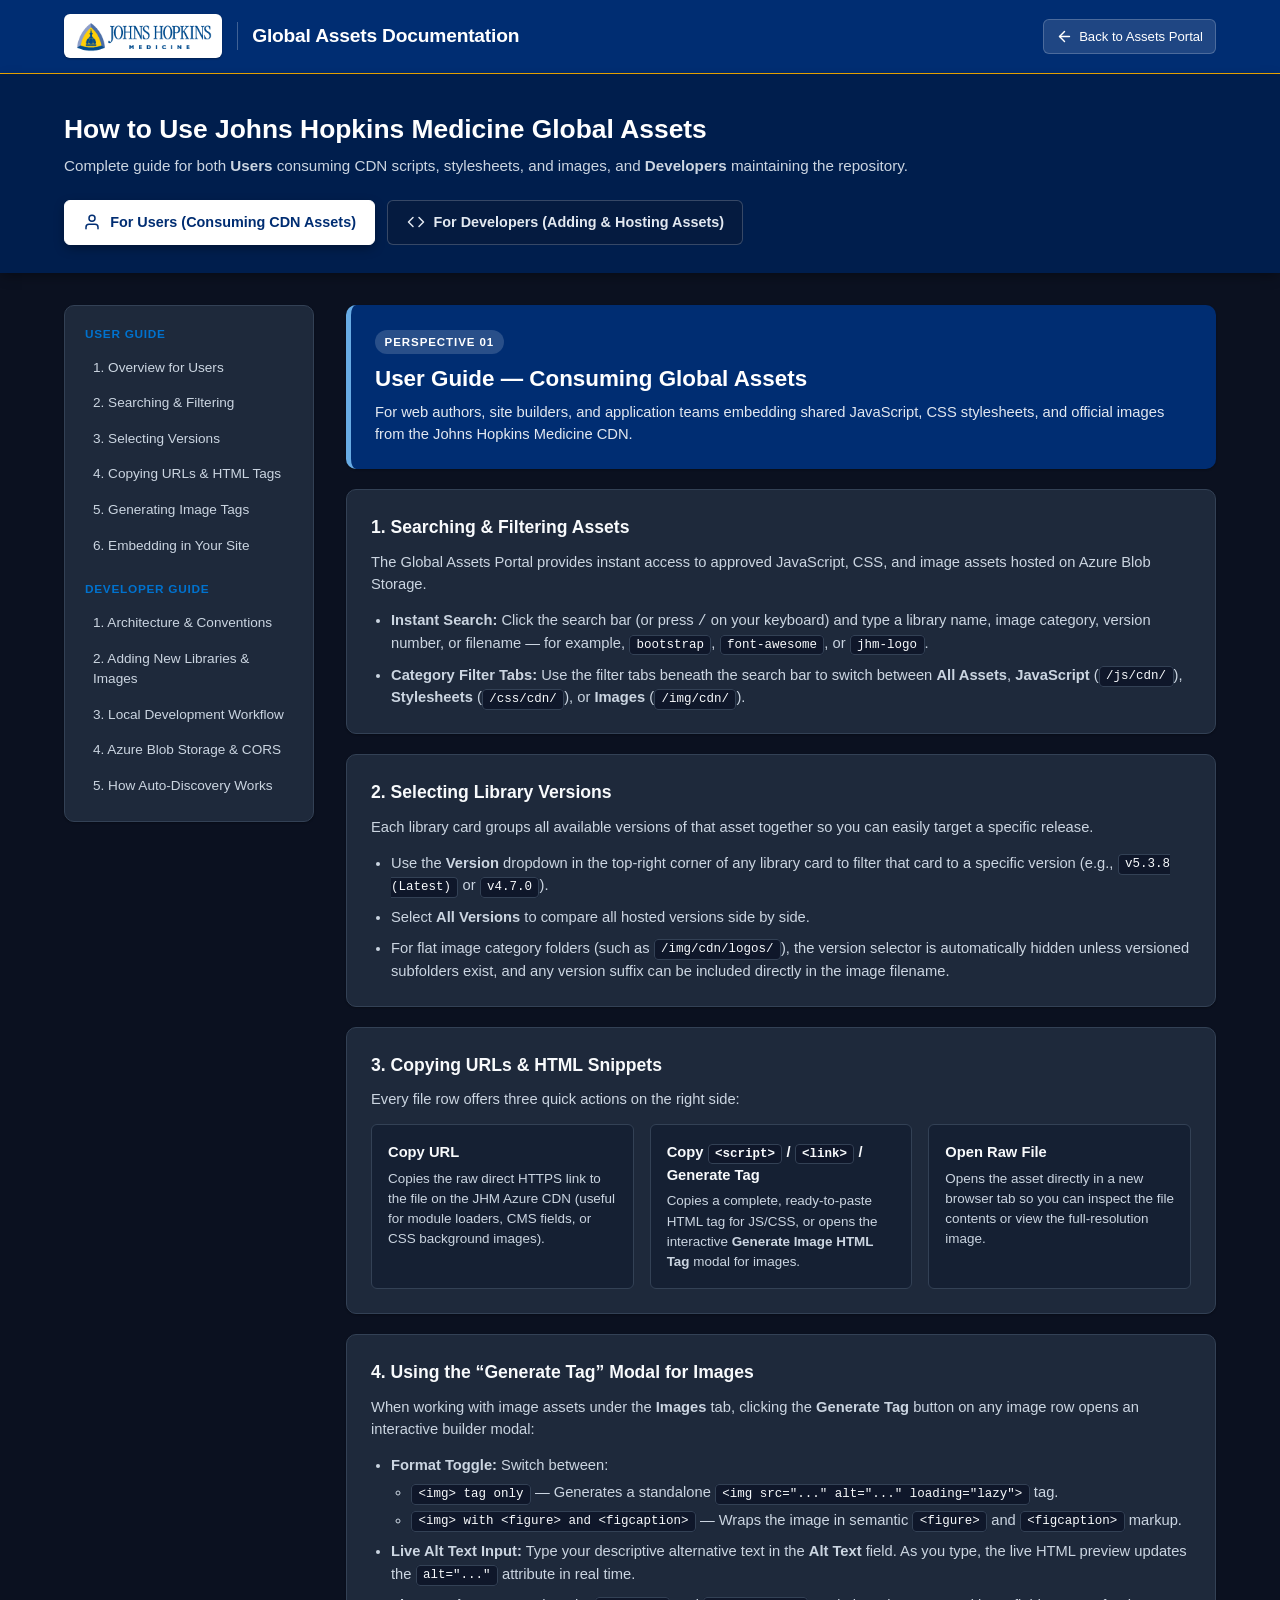
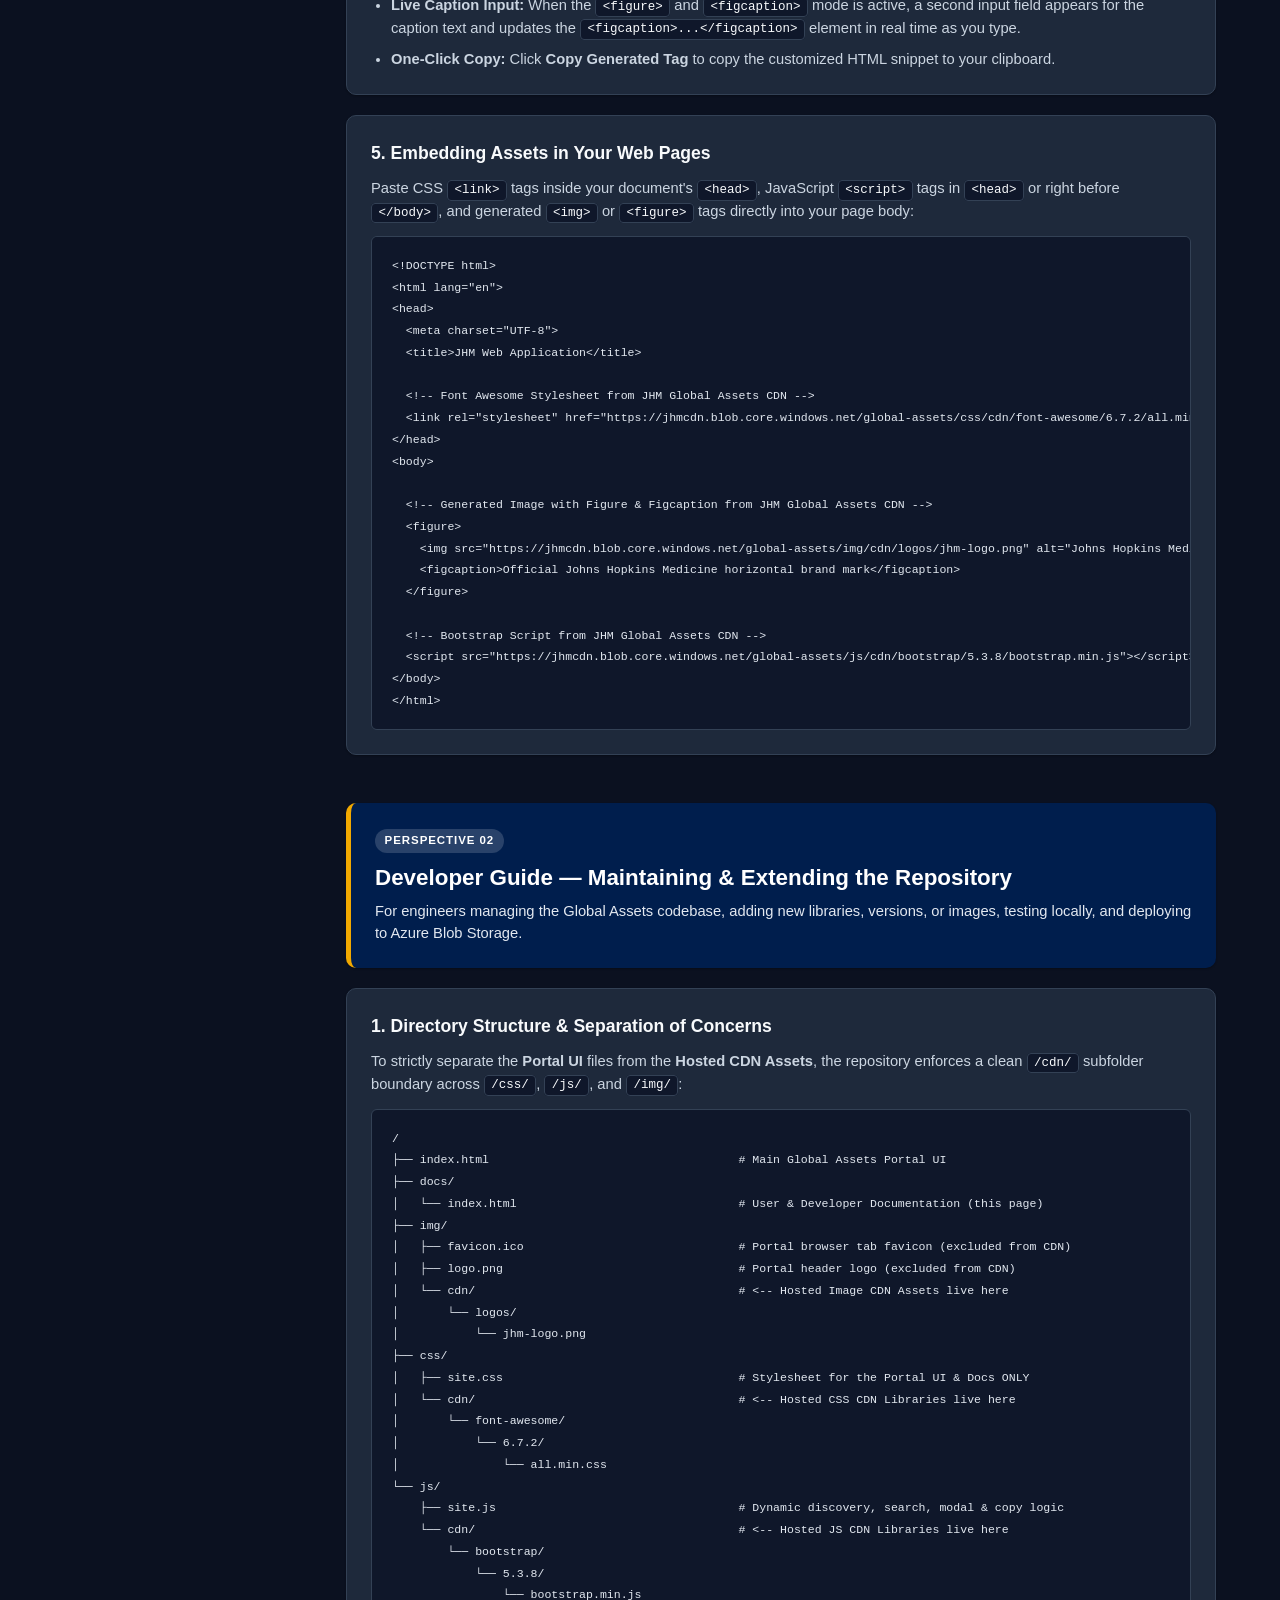
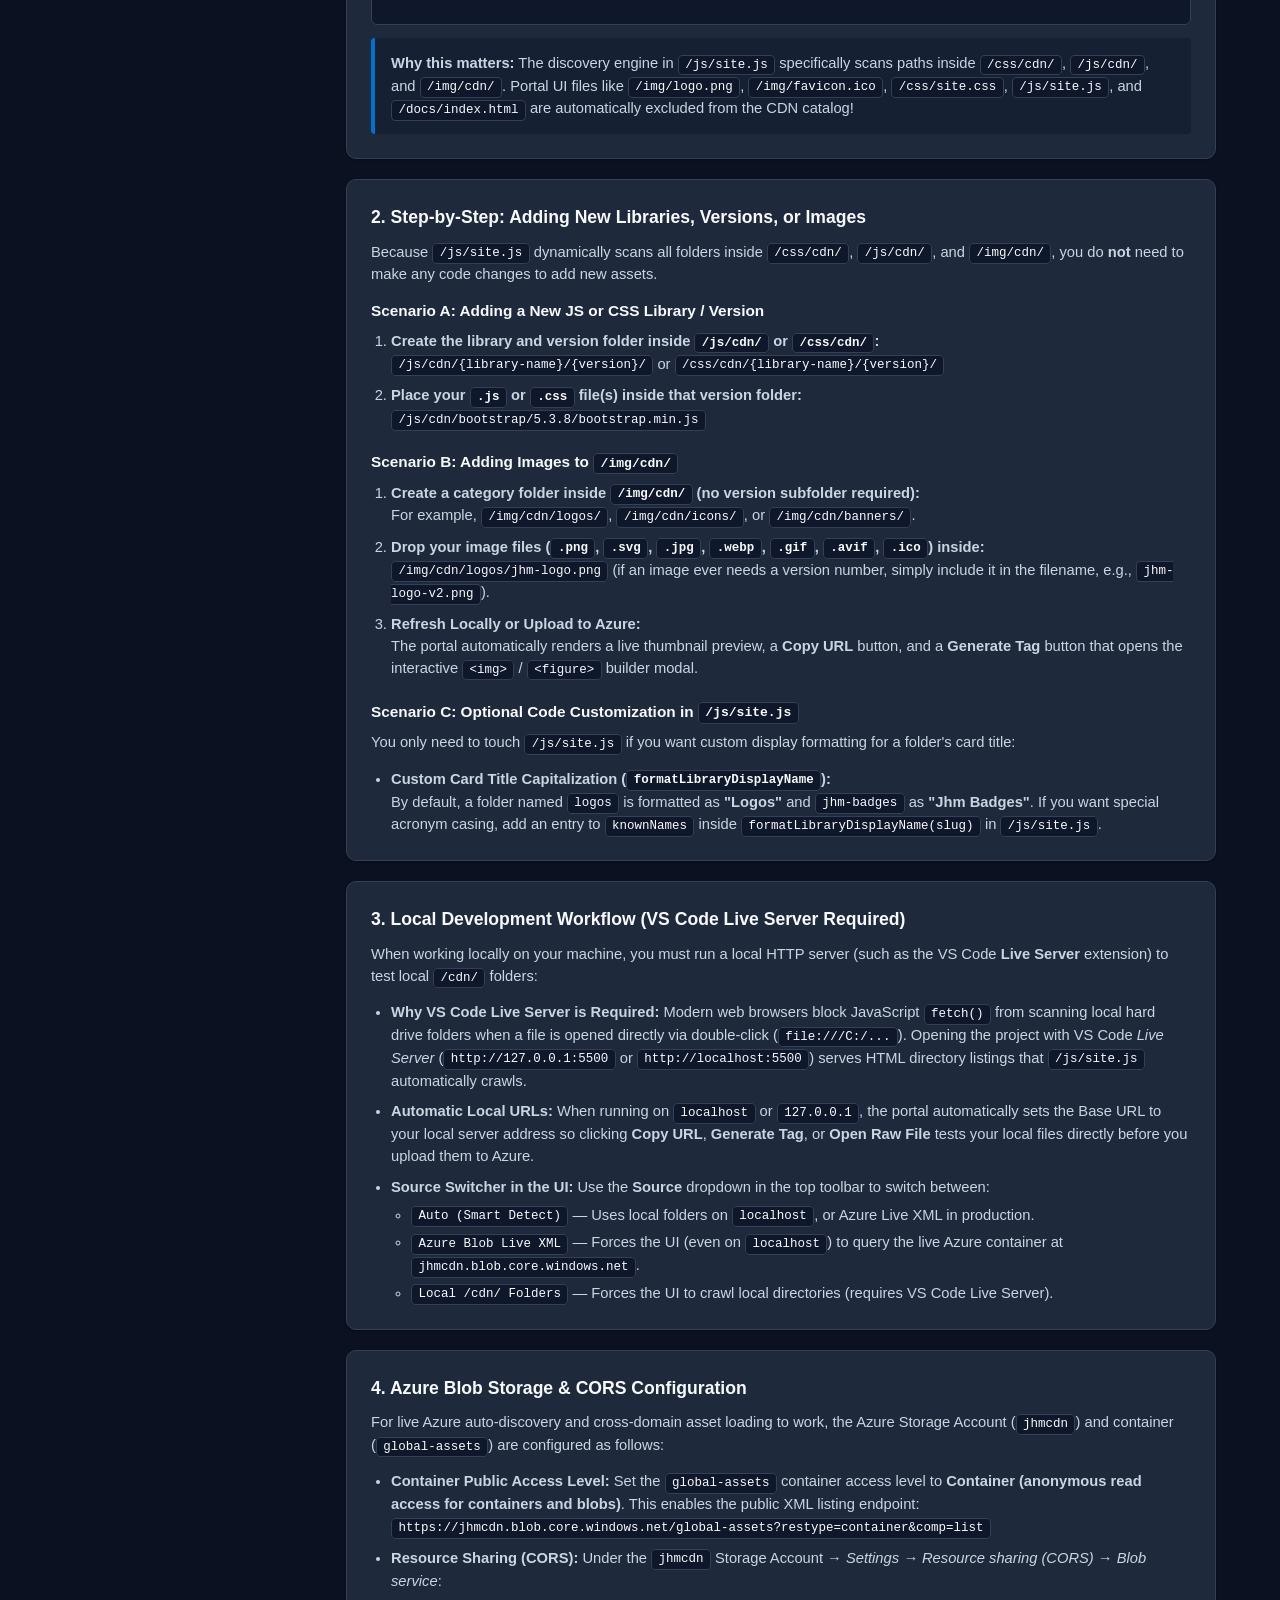
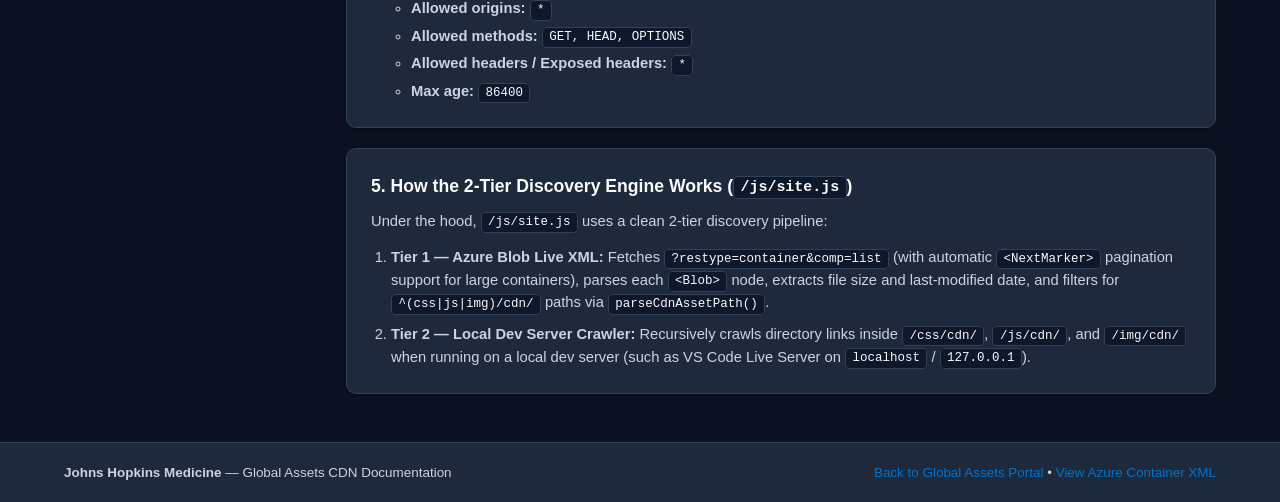
==== commit ee731745: "added img functionality with the option for the user to add the alt or figcaption text" ====
--- a/docs/index.html
+++ b/docs/index.html
@@ -38,7 +38,7 @@
 		<div class="container">
 			<div class="hero-content">
 				<h2 id="docsHeroHeading">How to Use Johns Hopkins Medicine Global Assets</h2>
-				<p>Complete guide for both <strong>Users</strong> consuming CDN scripts/styles and <strong>Developers</strong> maintaining the repository.</p>
+				<p>Complete guide for both <strong>Users</strong> consuming CDN scripts, stylesheets, and images, and <strong>Developers</strong> maintaining the repository.</p>
 
 				<nav class="docs-role-tabs" aria-label="Documentation Role Sections">
 					<a href="#user-guide" class="docs-role-tab active" data-target="user-guide" aria-current="true">
@@ -71,12 +71,13 @@
 					<a href="#user-search" class="toc-link">2. Searching &amp; Filtering</a>
 					<a href="#user-versions" class="toc-link">3. Selecting Versions</a>
 					<a href="#user-copying" class="toc-link">4. Copying URLs &amp; HTML Tags</a>
-					<a href="#user-embedding" class="toc-link">5. Embedding in Your Site</a>
+					<a href="#user-img-modal" class="toc-link">5. Generating Image Tags</a>
+					<a href="#user-embedding" class="toc-link">6. Embedding in Your Site</a>
 				</div>
 				<div class="toc-group">
 					<span class="toc-heading">Developer Guide</span>
 					<a href="#developer-guide" class="toc-link">1. Architecture &amp; Conventions</a>
-					<a href="#dev-adding-assets" class="toc-link">2. Adding New Libraries/Versions</a>
+					<a href="#dev-adding-assets" class="toc-link">2. Adding New Libraries &amp; Images</a>
 					<a href="#dev-local-workflow" class="toc-link">3. Local Development Workflow</a>
 					<a href="#dev-azure-setup" class="toc-link">4. Azure Blob Storage &amp; CORS</a>
 					<a href="#dev-discovery-engine" class="toc-link">5. How Auto-Discovery Works</a>
@@ -94,15 +95,15 @@
 				<div class="section-banner user-banner">
 					<span class="section-pill">Perspective 01</span>
 					<h2>User Guide &mdash; Consuming Global Assets</h2>
-					<p>For web authors, site builders, and application teams embedding shared JavaScript and CSS libraries from the Johns Hopkins Medicine CDN.</p>
+					<p>For web authors, site builders, and application teams embedding shared JavaScript, CSS stylesheets, and official images from the Johns Hopkins Medicine CDN.</p>
 				</div>
 
 				<div class="docs-card" id="user-search">
-					<h3>1. Searching &amp; Filtering Libraries</h3>
-					<p>The Global Assets Portal provides instant access to approved JavaScript and CSS libraries hosted on Azure Blob Storage.</p>
-					<ul class="docs-list">
-						<li><strong>Instant Search:</strong> Click the search bar (or press <kbd>/</kbd> on your keyboard) and type a library name, version number, or filename &mdash; for example, <code>jquery 5.3</code> or <code>font-awesome</code>.</li>
-						<li><strong>Category Filter Tabs:</strong> Use the filter tabs beneath the search bar to switch between <strong>All Assets</strong>, <strong>JavaScript</strong> (<code>/js/cdn/</code>), or <strong>Stylesheets</strong> (<code>/css/cdn/</code>).</li>
+					<h3>1. Searching &amp; Filtering Assets</h3>
+					<p>The Global Assets Portal provides instant access to approved JavaScript, CSS, and image assets hosted on Azure Blob Storage.</p>
+					<ul class="docs-list">
+						<li><strong>Instant Search:</strong> Click the search bar (or press <kbd>/</kbd> on your keyboard) and type a library name, image category, version number, or filename &mdash; for example, <code>bootstrap</code>, <code>font-awesome</code>, or <code>jhm-logo</code>.</li>
+						<li><strong>Category Filter Tabs:</strong> Use the filter tabs beneath the search bar to switch between <strong>All Assets</strong>, <strong>JavaScript</strong> (<code>/js/cdn/</code>), <strong>Stylesheets</strong> (<code>/css/cdn/</code>), or <strong>Images</strong> (<code>/img/cdn/</code>).</li>
 					</ul>
 				</div>
 
@@ -110,8 +111,9 @@
 					<h3>2. Selecting Library Versions</h3>
 					<p>Each library card groups all available versions of that asset together so you can easily target a specific release.</p>
 					<ul class="docs-list">
-						<li>Use the <strong>Version</strong> dropdown in the top-right corner of any library card to filter that card to a specific version (e.g., <code>v5.3 (Latest)</code> or <code>v4.1</code>).</li>
+						<li>Use the <strong>Version</strong> dropdown in the top-right corner of any library card to filter that card to a specific version (e.g., <code>v5.3.8 (Latest)</code> or <code>v4.7.0</code>).</li>
 						<li>Select <strong>All Versions</strong> to compare all hosted versions side by side.</li>
+						<li>For flat image category folders (such as <code>/img/cdn/logos/</code>), the version selector is automatically hidden unless versioned subfolders exist, and any version suffix can be included directly in the image filename.</li>
 					</ul>
 				</div>
 
@@ -121,22 +123,39 @@
 					<div class="feature-grid">
 						<div class="feature-box">
 							<h4>Copy URL</h4>
-							<p>Copies the raw direct HTTPS link to the file on the JHM Azure CDN (useful for module loaders, CMS fields, or dynamic script loaders).</p>
+							<p>Copies the raw direct HTTPS link to the file on the JHM Azure CDN (useful for module loaders, CMS fields, or CSS background images).</p>
 						</div>
 						<div class="feature-box">
-							<h4>Copy <code>&lt;script&gt;</code> / <code>&lt;link&gt;</code></h4>
-							<p>Copies a complete, ready-to-paste HTML tag formatted automatically for either JavaScript or CSS.</p>
+							<h4>Copy <code>&lt;script&gt;</code> / <code>&lt;link&gt;</code> / Generate Tag</h4>
+							<p>Copies a complete, ready-to-paste HTML tag for JS/CSS, or opens the interactive <strong>Generate Image HTML Tag</strong> modal for images.</p>
 						</div>
 						<div class="feature-box">
 							<h4>Open Raw File</h4>
-							<p>Opens the asset directly in a new browser tab so you can inspect the file contents or verify version headers.</p>
+							<p>Opens the asset directly in a new browser tab so you can inspect the file contents or view the full-resolution image.</p>
 						</div>
 					</div>
 				</div>
 
+				<div class="docs-card" id="user-img-modal">
+					<h3>4. Using the &ldquo;Generate Tag&rdquo; Modal for Images</h3>
+					<p>When working with image assets under the <strong>Images</strong> tab, clicking the <strong>Generate Tag</strong> button on any image row opens an interactive builder modal:</p>
+					<ul class="docs-list">
+						<li>
+							<strong>Format Toggle:</strong> Switch between:
+							<ul>
+								<li><code>&lt;img&gt; tag only</code> &mdash; Generates a standalone <code>&lt;img src="..." alt="..." loading="lazy"&gt;</code> tag.</li>
+								<li><code>&lt;img&gt; with &lt;figure&gt; and &lt;figcaption&gt;</code> &mdash; Wraps the image in semantic <code>&lt;figure&gt;</code> and <code>&lt;figcaption&gt;</code> markup.</li>
+							</ul>
+						</li>
+						<li><strong>Live Alt Text Input:</strong> Type your descriptive alternative text in the <strong>Alt Text</strong> field. As you type, the live HTML preview updates the <code>alt="..."</code> attribute in real time.</li>
+						<li><strong>Live Caption Input:</strong> When the <code>&lt;figure&gt;</code> and <code>&lt;figcaption&gt;</code> mode is active, a second input field appears for the caption text and updates the <code>&lt;figcaption&gt;...&lt;/figcaption&gt;</code> element in real time as you type.</li>
+						<li><strong>One-Click Copy:</strong> Click <strong>Copy Generated Tag</strong> to copy the customized HTML snippet to your clipboard.</li>
+					</ul>
+				</div>
+
 				<div class="docs-card" id="user-embedding">
-					<h3>4. Embedding Assets in Your Web Pages</h3>
-					<p>Paste CSS <code>&lt;link&gt;</code> tags inside your document's <code>&lt;head&gt;</code>, and JavaScript <code>&lt;script&gt;</code> tags either in <code>&lt;head&gt;</code> or right before the closing <code>&lt;/body&gt;</code> tag:</p>
+					<h3>5. Embedding Assets in Your Web Pages</h3>
+					<p>Paste CSS <code>&lt;link&gt;</code> tags inside your document's <code>&lt;head&gt;</code>, JavaScript <code>&lt;script&gt;</code> tags in <code>&lt;head&gt;</code> or right before <code>&lt;/body&gt;</code>, and generated <code>&lt;img&gt;</code> or <code>&lt;figure&gt;</code> tags directly into your page body:</p>
 					<pre class="code-block"><code>&lt;!DOCTYPE html&gt;
 &lt;html lang="en"&gt;
 &lt;head&gt;
@@ -144,12 +163,18 @@
   &lt;title&gt;JHM Web Application&lt;/title&gt;
 
   &lt;!-- Font Awesome Stylesheet from JHM Global Assets CDN --&gt;
-  &lt;link rel="stylesheet" href="https://jhmcdn.blob.core.windows.net/global-assets/css/cdn/font-awesome/5.3/all.min.css"&gt;
+  &lt;link rel="stylesheet" href="https://jhmcdn.blob.core.windows.net/global-assets/css/cdn/font-awesome/6.7.2/all.min.css"&gt;
 &lt;/head&gt;
 &lt;body&gt;
 
-  &lt;!-- jQuery Script from JHM Global Assets CDN --&gt;
-  &lt;script src="https://jhmcdn.blob.core.windows.net/global-assets/js/cdn/jquery/5.3/jquery.min.js"&gt;&lt;/script&gt;
+  &lt;!-- Generated Image with Figure &amp; Figcaption from JHM Global Assets CDN --&gt;
+  &lt;figure&gt;
+    &lt;img src="https://jhmcdn.blob.core.windows.net/global-assets/img/cdn/logos/jhm-logo.png" alt="Johns Hopkins Medicine logo" loading="lazy"&gt;
+    &lt;figcaption&gt;Official Johns Hopkins Medicine horizontal brand mark&lt;/figcaption&gt;
+  &lt;/figure&gt;
+
+  &lt;!-- Bootstrap Script from JHM Global Assets CDN --&gt;
+  &lt;script src="https://jhmcdn.blob.core.windows.net/global-assets/js/cdn/bootstrap/5.3.8/bootstrap.min.js"&gt;&lt;/script&gt;
 &lt;/body&gt;
 &lt;/html&gt;</code></pre>
 				</div>
@@ -162,81 +187,77 @@
 				<div class="section-banner dev-banner">
 					<span class="section-pill">Perspective 02</span>
 					<h2>Developer Guide &mdash; Maintaining &amp; Extending the Repository</h2>
-					<p>For engineers managing the Global Assets codebase, adding new libraries or versions, testing locally, and deploying to Azure Blob Storage.</p>
+					<p>For engineers managing the Global Assets codebase, adding new libraries, versions, or images, testing locally, and deploying to Azure Blob Storage.</p>
 				</div>
 
 				<div class="docs-card" id="dev-architecture">
 					<h3>1. Directory Structure &amp; Separation of Concerns</h3>
-					<p>To strictly separate the <strong>Portal UI</strong> files from the <strong>Hosted CDN Libraries</strong>, the repository enforces a clean <code>/cdn/</code> subfolder boundary:</p>
+					<p>To strictly separate the <strong>Portal UI</strong> files from the <strong>Hosted CDN Assets</strong>, the repository enforces a clean <code>/cdn/</code> subfolder boundary across <code>/css/</code>, <code>/js/</code>, and <code>/img/</code>:</p>
 					<pre class="code-block"><code>/
 ├── index.html                                    # Main Global Assets Portal UI
 ├── docs/
 │   └── index.html                                # User &amp; Developer Documentation (this page)
 ├── img/
-│   ├── favicon.ico                               # Browser tab favicon
-│   └── logo.png                                  # Johns Hopkins Medicine official logo
+│   ├── favicon.ico                               # Portal browser tab favicon (excluded from CDN)
+│   ├── logo.png                                  # Portal header logo (excluded from CDN)
+│   └── cdn/                                      # &lt;-- Hosted Image CDN Assets live here
+│       └── logos/
+│           └── jhm-logo.png
 ├── css/
 │   ├── site.css                                  # Stylesheet for the Portal UI &amp; Docs ONLY
 │   └── cdn/                                      # &lt;-- Hosted CSS CDN Libraries live here
 │       └── font-awesome/
-│           ├── 4.1/
-│           │   └── font-awesome.min.css
-│           └── 5.3/
+│           └── 6.7.2/
 │               └── all.min.css
 └── js/
-    ├── site.js                                   # Dynamic discovery, search &amp; copy logic for the UI
+    ├── site.js                                   # Dynamic discovery, search, modal &amp; copy logic
     └── cdn/                                      # &lt;-- Hosted JS CDN Libraries live here
-        └── jquery/
-            ├── 4.1/
-            │   └── jquery.min.js
-            └── 5.3/
-                └── jquery.min.js</code></pre>
+        └── bootstrap/
+            └── 5.3.8/
+                └── bootstrap.min.js</code></pre>
 					<p class="docs-note">
-						<strong>Why this matters:</strong> The discovery engine in <code>/js/site.js</code> specifically scans paths matching <code>^(css|js)/cdn/{library}/{version}/{file}$</code>. Portal files like <code>/css/site.css</code>, <code>/js/site.js</code>, and <code>/docs/index.html</code> are automatically excluded from the CDN catalog!
+						<strong>Why this matters:</strong> The discovery engine in <code>/js/site.js</code> specifically scans paths inside <code>/css/cdn/</code>, <code>/js/cdn/</code>, and <code>/img/cdn/</code>. Portal UI files like <code>/img/logo.png</code>, <code>/img/favicon.ico</code>, <code>/css/site.css</code>, <code>/js/site.js</code>, and <code>/docs/index.html</code> are automatically excluded from the CDN catalog!
 					</p>
 				</div>
 
 				<div class="docs-card" id="dev-adding-assets">
-					<h3>2. Step-by-Step: Adding a New Library Directory or Version</h3>
-					<p>Because <code>/js/site.js</code> dynamically scans all folders matching <code>/{css|js}/cdn/{directory-name}/{version}/{file}</code>, you do <strong>not</strong> need to make any code changes to add a brand-new asset directory (beyond <code>jquery</code> or <code>font-awesome</code>) or a new version.</p>
-
-					<h4>Scenario A: Adding Any New Directory or Version (Zero Code Changes)</h4>
+					<h3>2. Step-by-Step: Adding New Libraries, Versions, or Images</h3>
+					<p>Because <code>/js/site.js</code> dynamically scans all folders inside <code>/css/cdn/</code>, <code>/js/cdn/</code>, and <code>/img/cdn/</code>, you do <strong>not</strong> need to make any code changes to add new assets.</p>
+
+					<h4>Scenario A: Adding a New JS or CSS Library / Version</h4>
 					<ol class="docs-list ordered">
 						<li>
-							<strong>Step 1 &mdash; Create the new library folder inside <code>/js/cdn/</code> or <code>/css/cdn/</code>:</strong><br>
-							For example, to add a new <code>scripts</code> directory for internal JS or a <code>bootstrap</code> directory for CSS:<br>
-							<code>/js/cdn/scripts/</code> or <code>/css/cdn/bootstrap/</code>
-						</li>
-						<li>
-							<strong>Step 2 &mdash; Create a version subfolder inside it:</strong><br>
-							Every asset directory must contain at least one version subfolder (e.g., <code>1.0</code>, <code>5.3.2</code>, or <code>latest</code>):<br>
-							<code>/js/cdn/scripts/1.0/</code> or <code>/css/cdn/bootstrap/5.3.2/</code>
-						</li>
-						<li>
-							<strong>Step 3 &mdash; Place your <code>.js</code> or <code>.css</code> file(s) inside that version folder:</strong><br>
-							<code>/js/cdn/scripts/1.0/custom-header.js</code><br>
-							<code>/css/cdn/bootstrap/5.3.2/bootstrap.min.css</code>
-						</li>
-						<li>
-							<strong>Step 4 &mdash; Refresh Locally or Upload to Azure:</strong>
-							<ul>
-								<li><strong>On <code>localhost</code> (VS Code Live Server):</strong> Simply refresh your browser tab. The local folder crawler will immediately detect the new directory, create a new library card (automatically capitalizing the folder name and converting hyphens to spaces), and generate the Copy buttons.</li>
-								<li><strong>In Azure Blob Storage:</strong> Upload the folder into the <code>global-assets</code> container and click <strong>Sync</strong> (or refresh <code>index.html</code>).</li>
-							</ul>
+							<strong>Create the library and version folder inside <code>/js/cdn/</code> or <code>/css/cdn/</code>:</strong><br>
+							<code>/js/cdn/{library-name}/{version}/</code> or <code>/css/cdn/{library-name}/{version}/</code>
+						</li>
+						<li>
+							<strong>Place your <code>.js</code> or <code>.css</code> file(s) inside that version folder:</strong><br>
+							<code>/js/cdn/bootstrap/5.3.8/bootstrap.min.js</code>
 						</li>
 					</ol>
 
-					<h4 style="margin-top: 1.25rem;">Scenario B: Optional Code Customization in <code>/js/site.js</code></h4>
-					<p>You only need to touch <code>/js/site.js</code> if you want custom display formatting for a library's card title:</p>
+					<h4 style="margin-top: 1.25rem;">Scenario B: Adding Images to <code>/img/cdn/</code></h4>
+					<ol class="docs-list ordered">
+						<li>
+							<strong>Create a category folder inside <code>/img/cdn/</code> (no version subfolder required):</strong><br>
+							For example, <code>/img/cdn/logos/</code>, <code>/img/cdn/icons/</code>, or <code>/img/cdn/banners/</code>.
+						</li>
+						<li>
+							<strong>Drop your image files (<code>.png</code>, <code>.svg</code>, <code>.jpg</code>, <code>.webp</code>, <code>.gif</code>, <code>.avif</code>, <code>.ico</code>) inside:</strong><br>
+							<code>/img/cdn/logos/jhm-logo.png</code> (if an image ever needs a version number, simply include it in the filename, e.g., <code>jhm-logo-v2.png</code>).
+						</li>
+						<li>
+							<strong>Refresh Locally or Upload to Azure:</strong><br>
+							The portal automatically renders a live thumbnail preview, a <strong>Copy URL</strong> button, and a <strong>Generate Tag</strong> button that opens the interactive <code>&lt;img&gt;</code> / <code>&lt;figure&gt;</code> builder modal.
+						</li>
+					</ol>
+
+					<h4 style="margin-top: 1.25rem;">Scenario C: Optional Code Customization in <code>/js/site.js</code></h4>
+					<p>You only need to touch <code>/js/site.js</code> if you want custom display formatting for a folder's card title:</p>
 					<ul class="docs-list">
 						<li>
 							<strong>Custom Card Title Capitalization (<code>formatLibraryDisplayName</code>):</strong><br>
-							By default, a folder named <code>jhm-analytics</code> is automatically formatted as <strong>"Jhm Analytics"</strong>. If you want special acronym casing (like <strong>"JHM Analytics"</strong>), add an entry to the <code>knownNames</code> object inside <code>formatLibraryDisplayName(slug)</code> in <code>/js/site.js</code>:
-							<pre class="code-block" style="margin-top: 0.4rem;"><code>const knownNames = {
-  'jquery': 'jQuery',
-  'font-awesome': 'Font Awesome',
-  'jhm-analytics': 'JHM Analytics' // &lt;-- Custom display title
-};</code></pre>
+							By default, a folder named <code>logos</code> is formatted as <strong>"Logos"</strong> and <code>jhm-badges</code> as <strong>"Jhm Badges"</strong>. If you want special acronym casing, add an entry to <code>knownNames</code> inside <code>formatLibraryDisplayName(slug)</code> in <code>/js/site.js</code>.
 						</li>
 					</ul>
 				</div>
@@ -246,7 +267,7 @@
 					<p>When working locally on your machine, you must run a local HTTP server (such as the VS Code <strong>Live Server</strong> extension) to test local <code>/cdn/</code> folders:</p>
 					<ul class="docs-list">
 						<li><strong>Why VS Code Live Server is Required:</strong> Modern web browsers block JavaScript <code>fetch()</code> from scanning local hard drive folders when a file is opened directly via double-click (<code>file:///C:/...</code>). Opening the project with VS Code <em>Live Server</em> (<code>http://127.0.0.1:5500</code> or <code>http://localhost:5500</code>) serves HTML directory listings that <code>/js/site.js</code> automatically crawls.</li>
-						<li><strong>Automatic Local URLs:</strong> When running on <code>localhost</code> or <code>127.0.0.1</code>, the portal automatically sets the Base URL to your local server address so clicking <strong>Copy URL</strong> or <strong>Open Raw File</strong> tests your local files directly before you upload them to Azure.</li>
+						<li><strong>Automatic Local URLs:</strong> When running on <code>localhost</code> or <code>127.0.0.1</code>, the portal automatically sets the Base URL to your local server address so clicking <strong>Copy URL</strong>, <strong>Generate Tag</strong>, or <strong>Open Raw File</strong> tests your local files directly before you upload them to Azure.</li>
 						<li><strong>Source Switcher in the UI:</strong> Use the <strong>Source</strong> dropdown in the top toolbar to switch between:
 							<ul>
 								<li><code>Auto (Smart Detect)</code> &mdash; Uses local folders on <code>localhost</code>, or Azure Live XML in production.</li>
@@ -281,8 +302,8 @@
 					<h3>5. How the 2-Tier Discovery Engine Works (<code>/js/site.js</code>)</h3>
 					<p>Under the hood, <code>/js/site.js</code> uses a clean 2-tier discovery pipeline:</p>
 					<ol class="docs-list ordered">
-						<li><strong>Tier 1 &mdash; Azure Blob Live XML:</strong> Fetches <code>?restype=container&amp;comp=list</code> (with automatic <code>&lt;NextMarker&gt;</code> pagination support for large containers), parses each <code>&lt;Blob&gt;</code> node, extracts file size and last-modified date, and filters for <code>^(css|js)/cdn/</code> paths.</li>
-						<li><strong>Tier 2 &mdash; Local Dev Server Crawler:</strong> Recursively crawls directory links inside <code>/css/cdn/</code> and <code>/js/cdn/</code> when running on a local dev server (such as VS Code Live Server on <code>localhost</code> / <code>127.0.0.1</code>).</li>
+						<li><strong>Tier 1 &mdash; Azure Blob Live XML:</strong> Fetches <code>?restype=container&amp;comp=list</code> (with automatic <code>&lt;NextMarker&gt;</code> pagination support for large containers), parses each <code>&lt;Blob&gt;</code> node, extracts file size and last-modified date, and filters for <code>^(css|js|img)/cdn/</code> paths via <code>parseCdnAssetPath()</code>.</li>
+						<li><strong>Tier 2 &mdash; Local Dev Server Crawler:</strong> Recursively crawls directory links inside <code>/css/cdn/</code>, <code>/js/cdn/</code>, and <code>/img/cdn/</code> when running on a local dev server (such as VS Code Live Server on <code>localhost</code> / <code>127.0.0.1</code>).</li>
 					</ol>
 				</div>
 			</section>
--- a/css/site.css
+++ b/css/site.css
@@ -31,6 +31,10 @@
 	--css-badge-bg: rgba(14, 165, 233, 0.15);
 	--css-badge-text: #7DD3FC;
 	--css-badge-dot: #0284C7;
+
+	--img-badge-bg: rgba(168, 85, 247, 0.18);
+	--img-badge-text: #D8B4FE;
+	--img-badge-dot: #A855F7;
 
 	--success-bg: rgba(34, 197, 94, 0.2);
 	--success-text: #86EFAC;
@@ -387,6 +391,10 @@
 	background-color: var(--css-badge-dot);
 }
 
+.badge-img {
+	background-color: var(--img-badge-dot);
+}
+
 /* CDN Config Inputs */
 .cdn-config {
 	display: flex;
@@ -519,6 +527,11 @@
 	color: var(--css-badge-text);
 }
 
+.category-badge.type-img {
+	background: var(--img-badge-bg);
+	color: var(--img-badge-text);
+}
+
 .library-name {
 	font-size: 1.15rem;
 	font-weight: 700;
@@ -585,6 +598,35 @@
 
 .file-row:hover {
 	background-color: var(--bg-surface-subtle);
+}
+
+.file-info-with-thumb {
+	display: flex;
+	align-items: center;
+	gap: 0.9rem;
+	flex: 1;
+	min-width: 240px;
+}
+
+.file-thumb-box {
+	width: 48px;
+	height: 48px;
+	border-radius: var(--radius-sm);
+	border: 1px solid var(--border-color);
+	background-color: #FFFFFF;
+	display: flex;
+	align-items: center;
+	justify-content: center;
+	padding: 4px;
+	flex-shrink: 0;
+	overflow: hidden;
+}
+
+.file-thumb-img {
+	max-width: 100%;
+	max-height: 100%;
+	object-fit: contain;
+	display: block;
 }
 
 .file-info {
@@ -643,7 +685,8 @@
 	flex-shrink: 0;
 }
 
-.btn-copy {
+.btn-copy,
+.btn-generate-tag {
 	display: inline-flex;
 	align-items: center;
 	gap: 0.4rem;
@@ -658,7 +701,8 @@
 	color: var(--text-primary);
 }
 
-.btn-copy:hover {
+.btn-copy:hover,
+.btn-generate-tag:hover {
 	border-color: var(--jhm-Accent-blue);
 	color: var(--jhm-Accent-blue);
 	background: var(--bg-surface-subtle);
@@ -794,7 +838,7 @@
 	display: flex;
 	flex-direction: column;
 	gap: 0.5rem;
-	z-index: 1000;
+	z-index: 2000;
 }
 
 .toast {
@@ -820,6 +864,249 @@
 		opacity: 1;
 		transform: translateY(0);
 	}
+}
+
+/* ==========================================================================
+   Image Tag Generator Modal
+   ========================================================================== */
+.modal-backdrop {
+	position: fixed;
+	inset: 0;
+	background: rgba(6, 11, 25, 0.78);
+	display: flex;
+	align-items: center;
+	justify-content: center;
+	padding: 1.25rem;
+	z-index: 1500;
+}
+
+.modal-backdrop[hidden] {
+	display: none !important;
+}
+
+.modal-dialog {
+	background: var(--bg-surface);
+	border: 1px solid var(--border-color);
+	border-radius: var(--radius-md);
+	box-shadow: var(--shadow-lg);
+	width: 100%;
+	max-width: 640px;
+	max-height: 92vh;
+	display: flex;
+	flex-direction: column;
+	overflow: hidden;
+}
+
+.modal-header {
+	display: flex;
+	align-items: center;
+	justify-content: space-between;
+	gap: 1rem;
+	padding: 1rem 1.35rem;
+	background: var(--bg-surface-subtle);
+	border-bottom: 1px solid var(--border-color);
+}
+
+.modal-title-group {
+	display: flex;
+	align-items: center;
+	gap: 0.65rem;
+	flex-wrap: wrap;
+}
+
+.modal-title {
+	font-size: 1.1rem;
+	font-weight: 700;
+	color: var(--text-primary);
+}
+
+.modal-close-btn {
+	background: transparent;
+	border: 1px solid transparent;
+	color: var(--text-secondary);
+	padding: 0.3rem;
+	border-radius: var(--radius-sm);
+	cursor: pointer;
+	display: inline-flex;
+	align-items: center;
+	justify-content: center;
+}
+
+.modal-close-btn:hover {
+	color: var(--text-primary);
+	background: var(--bg-code);
+	border-color: var(--border-color);
+}
+
+.modal-body {
+	padding: 1.35rem;
+	overflow-y: auto;
+	display: flex;
+	flex-direction: column;
+	gap: 1.15rem;
+}
+
+.modal-asset-preview {
+	display: flex;
+	align-items: center;
+	gap: 0.9rem;
+	padding: 0.75rem 0.9rem;
+	background: var(--bg-surface-subtle);
+	border: 1px solid var(--border-color);
+	border-radius: var(--radius-sm);
+}
+
+.modal-thumb-box {
+	width: 56px;
+	height: 56px;
+	border-radius: var(--radius-sm);
+	border: 1px solid var(--border-color);
+	background-color: #FFFFFF;
+	display: flex;
+	align-items: center;
+	justify-content: center;
+	padding: 5px;
+	flex-shrink: 0;
+}
+
+.modal-thumb-img {
+	max-width: 100%;
+	max-height: 100%;
+	object-fit: contain;
+}
+
+.modal-asset-meta {
+	display: flex;
+	flex-direction: column;
+	gap: 0.2rem;
+	min-width: 0;
+}
+
+.modal-asset-filename {
+	font-weight: 700;
+	font-size: 0.92rem;
+	color: var(--text-primary);
+}
+
+.modal-asset-url {
+	font-size: 0.75rem;
+	color: var(--text-secondary);
+	word-break: break-all;
+}
+
+.modal-field-group {
+	display: flex;
+	flex-direction: column;
+	gap: 0.45rem;
+}
+
+.modal-field-group[hidden] {
+	display: none !important;
+}
+
+.modal-label {
+	font-size: 0.85rem;
+	font-weight: 600;
+	color: var(--text-primary);
+}
+
+.modal-label-hint {
+	font-weight: 400;
+	color: var(--text-muted);
+	font-size: 0.8rem;
+}
+
+.modal-toggle-group {
+	display: grid;
+	grid-template-columns: 1fr 1fr;
+	gap: 0.5rem;
+	background: var(--bg-code);
+	padding: 0.3rem;
+	border-radius: var(--radius-sm);
+	border: 1px solid var(--border-color);
+}
+
+.modal-toggle-btn {
+	background: transparent;
+	color: var(--text-secondary);
+	border: 1px solid transparent;
+	padding: 0.55rem 0.75rem;
+	border-radius: 4px;
+	font-size: 0.84rem;
+	font-weight: 600;
+	cursor: pointer;
+	transition: all 0.15s ease;
+}
+
+.modal-toggle-btn:hover {
+	color: var(--text-primary);
+}
+
+.modal-toggle-btn.active {
+	background: var(--jhm-heritage-blue);
+	color: #FFFFFF;
+	border-color: var(--jhm-spirit-blue);
+	box-shadow: var(--shadow-sm);
+}
+
+.modal-input {
+	width: 100%;
+	padding: 0.65rem 0.85rem;
+	font-size: 0.9rem;
+	border-radius: var(--radius-sm);
+	border: 1px solid var(--border-color);
+	background: var(--bg-code);
+	color: var(--text-primary);
+}
+
+.modal-input::placeholder {
+	color: var(--text-muted);
+}
+
+.modal-input:focus {
+	outline: none;
+	border-color: var(--jhm-spirit-blue);
+}
+
+.modal-code-preview {
+	background: var(--bg-code);
+	color: #E2E8F0;
+	padding: 0.9rem 1rem;
+	border-radius: var(--radius-sm);
+	border: 1px solid var(--border-color);
+	font-family: ui-monospace, SFMono-Regular, Menlo, Monaco, Consolas, monospace;
+	font-size: 0.82rem;
+	line-height: 1.55;
+	overflow-x: auto;
+	white-space: pre-wrap;
+	word-break: break-all;
+}
+
+.modal-footer {
+	display: flex;
+	align-items: center;
+	justify-content: flex-end;
+	gap: 0.65rem;
+	padding: 0.95rem 1.35rem;
+	background: var(--bg-surface-subtle);
+	border-top: 1px solid var(--border-color);
+}
+
+.btn-modal-cancel {
+	background: transparent;
+	color: var(--text-secondary);
+	border: 1px solid var(--border-color);
+	padding: 0.45rem 0.95rem;
+	font-size: 0.82rem;
+	font-weight: 600;
+	border-radius: var(--radius-sm);
+	cursor: pointer;
+}
+
+.btn-modal-cancel:hover {
+	color: var(--text-primary);
+	border-color: var(--border-hover);
+	background: var(--bg-code);
 }
 
 /* ==========================================================================
@@ -1171,6 +1458,9 @@
 		justify-content: flex-start;
 		flex-wrap: wrap;
 	}
+	.modal-toggle-group {
+		grid-template-columns: 1fr;
+	}
 	.footer-inner {
 		flex-direction: column;
 		align-items: flex-start;
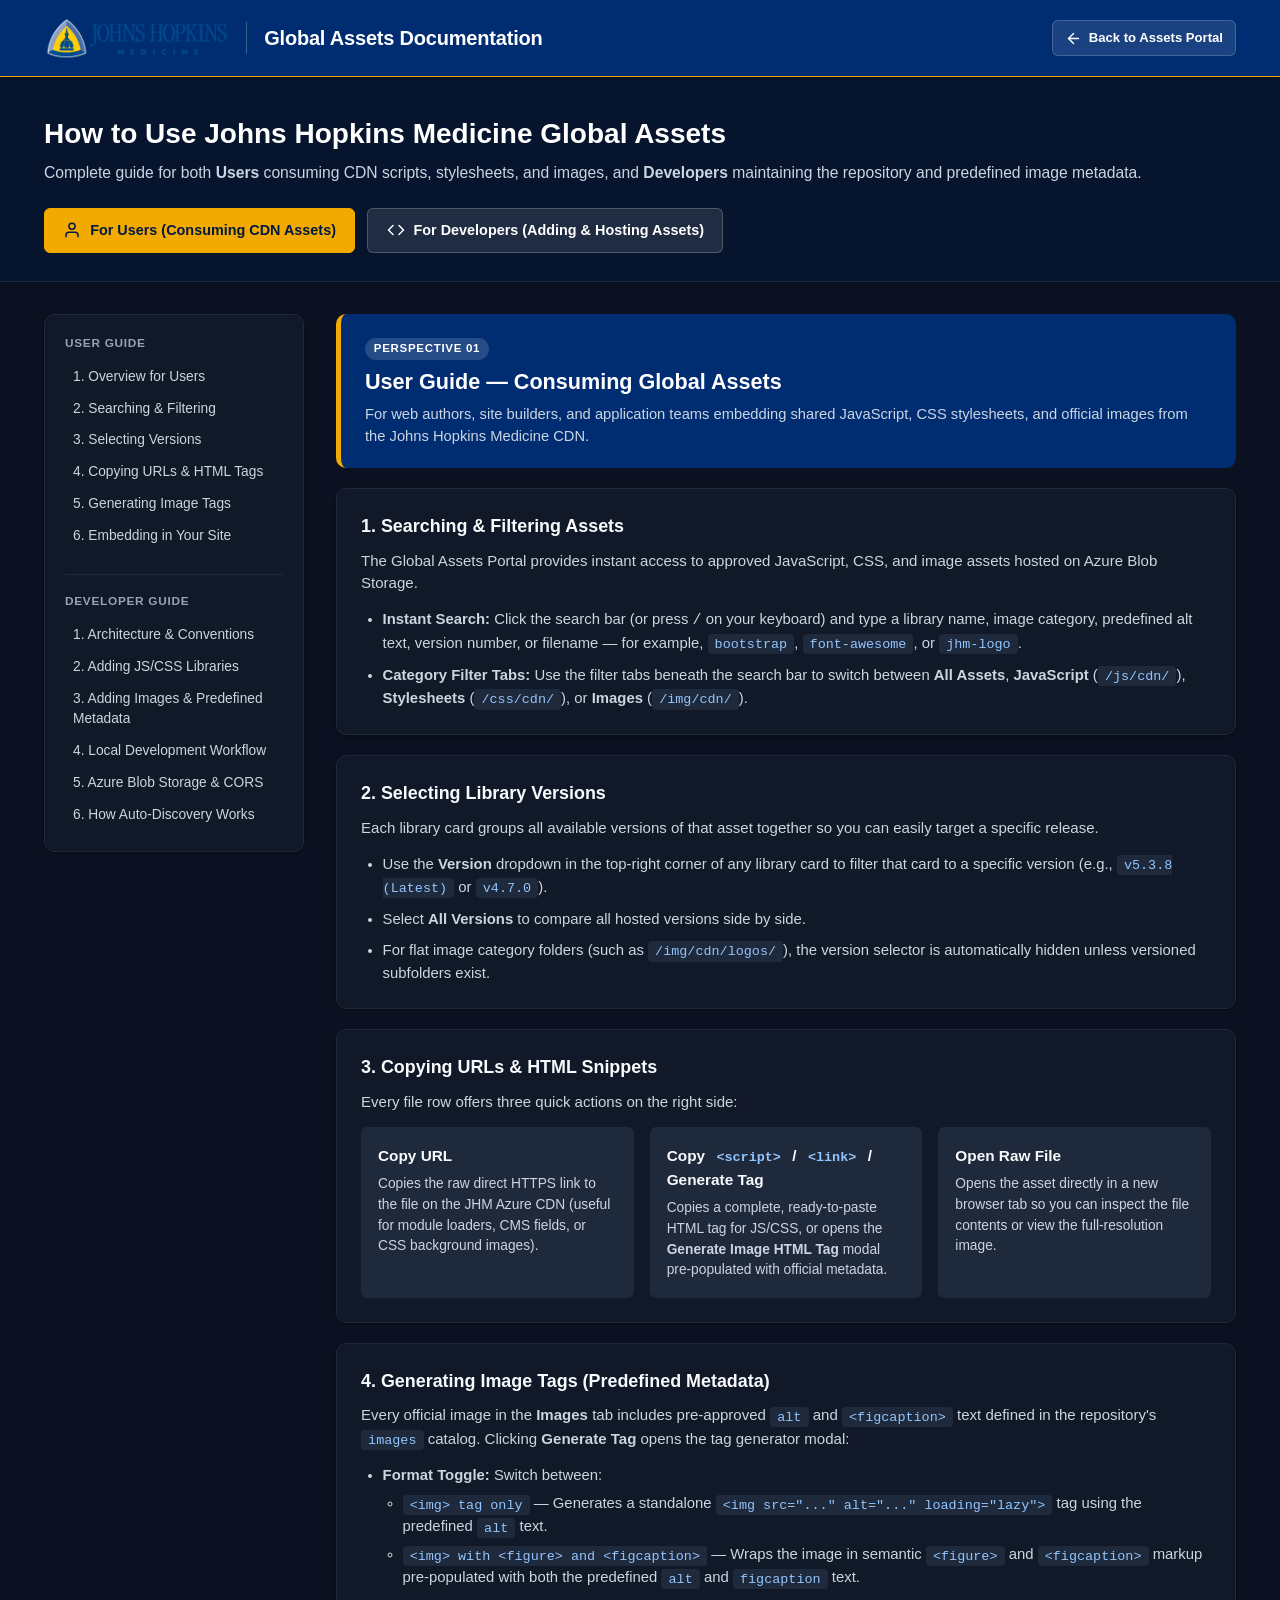
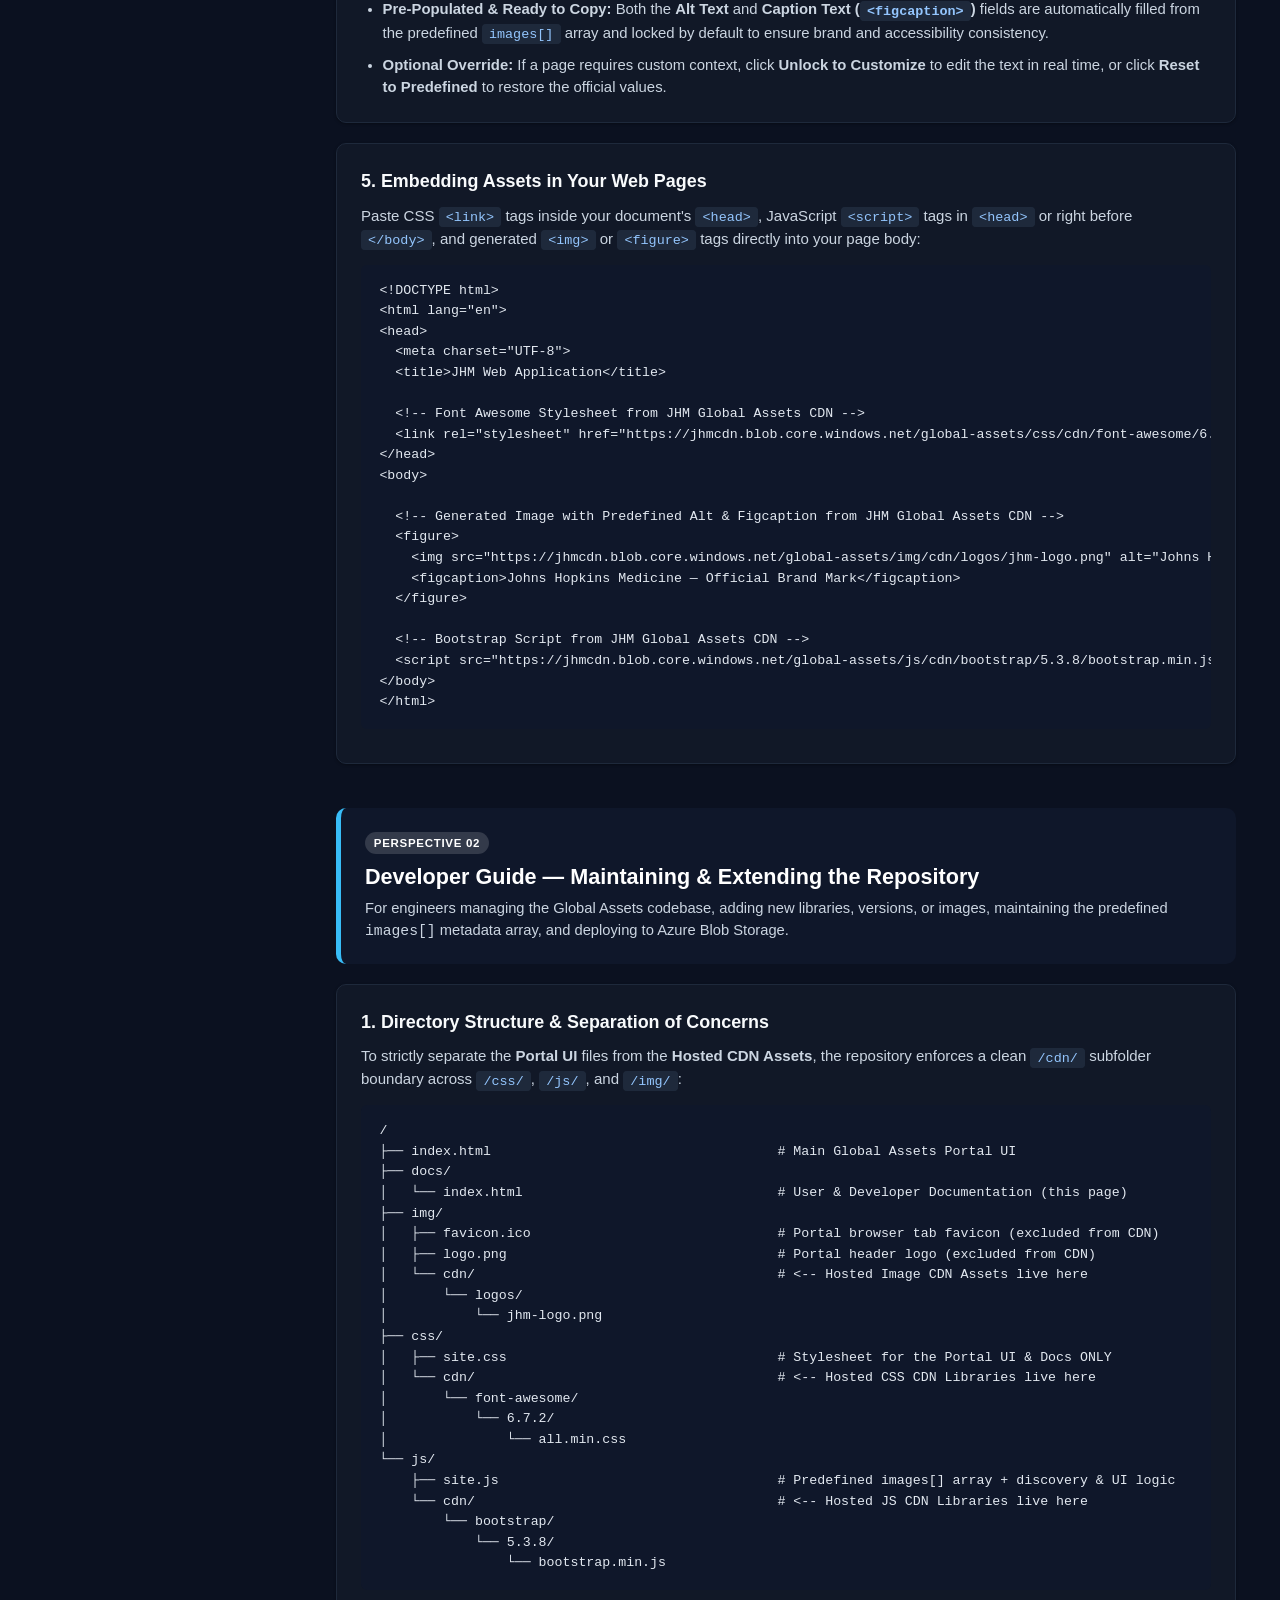
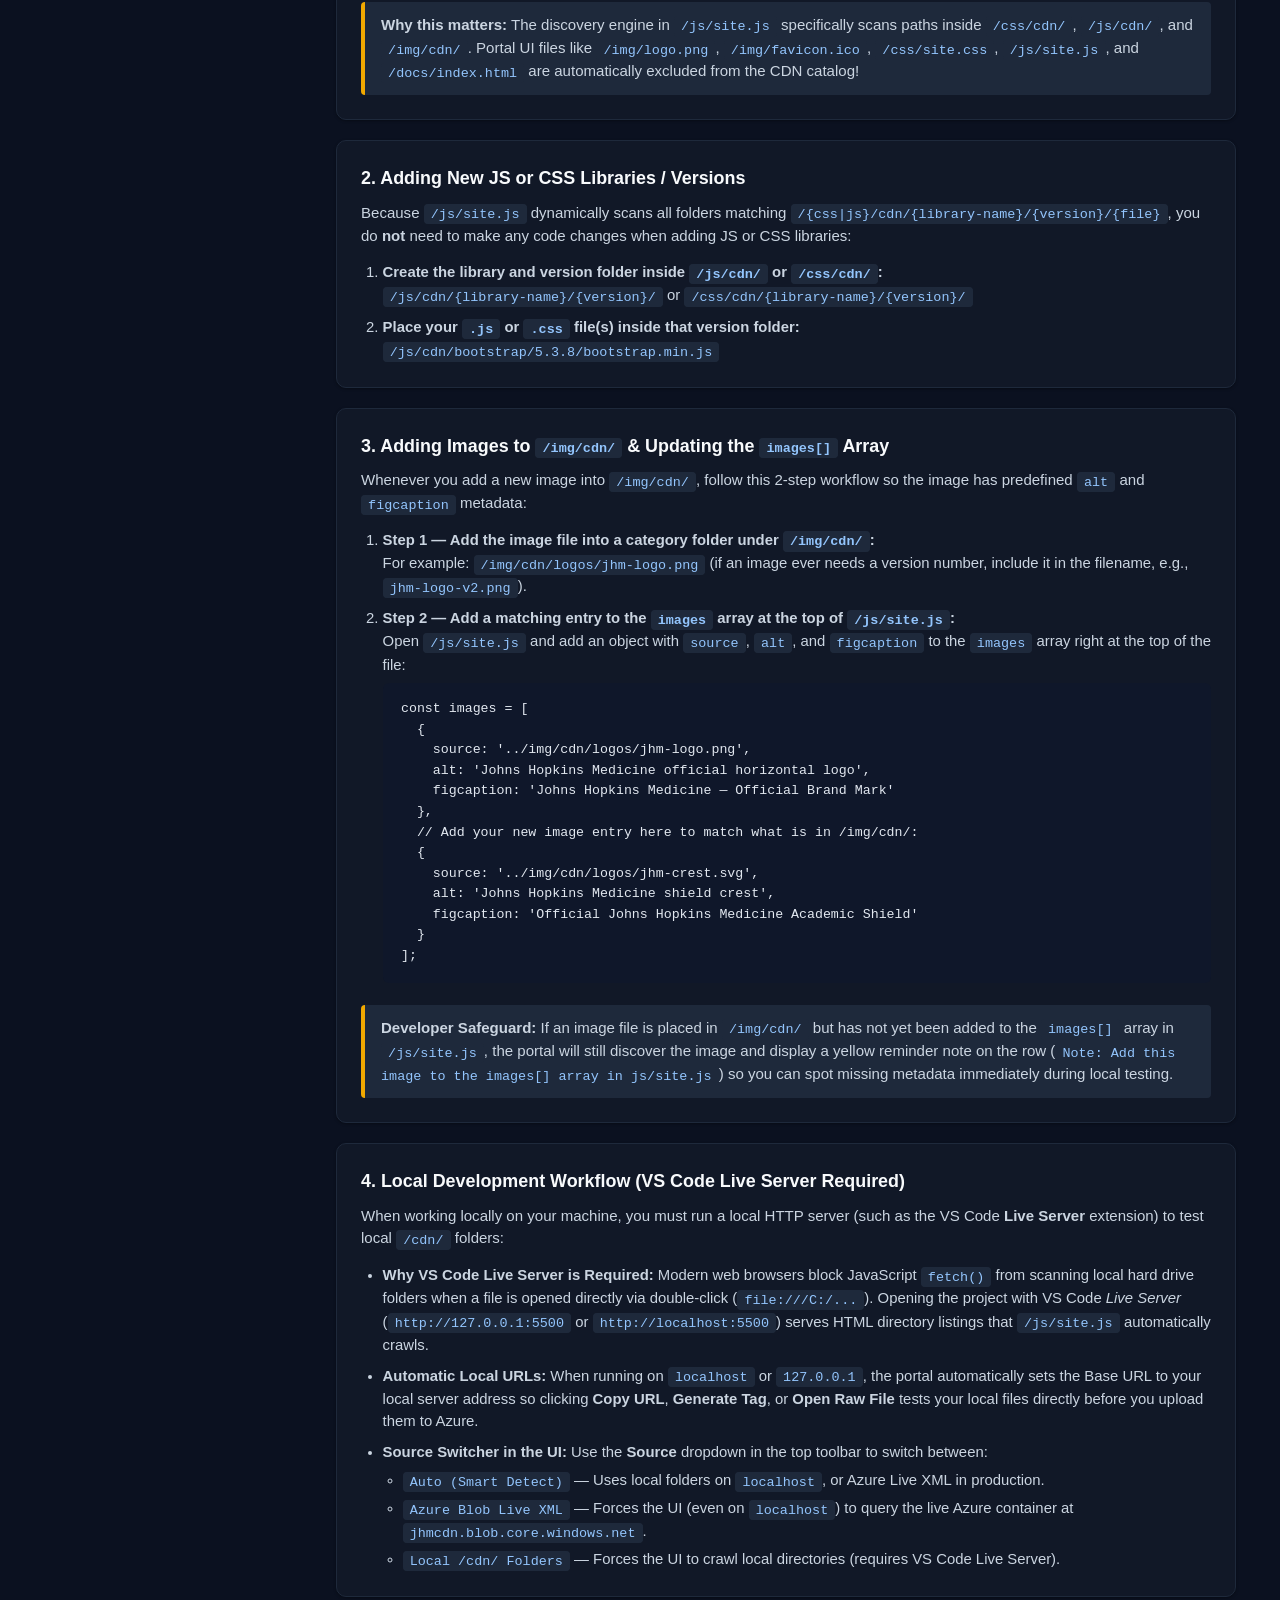
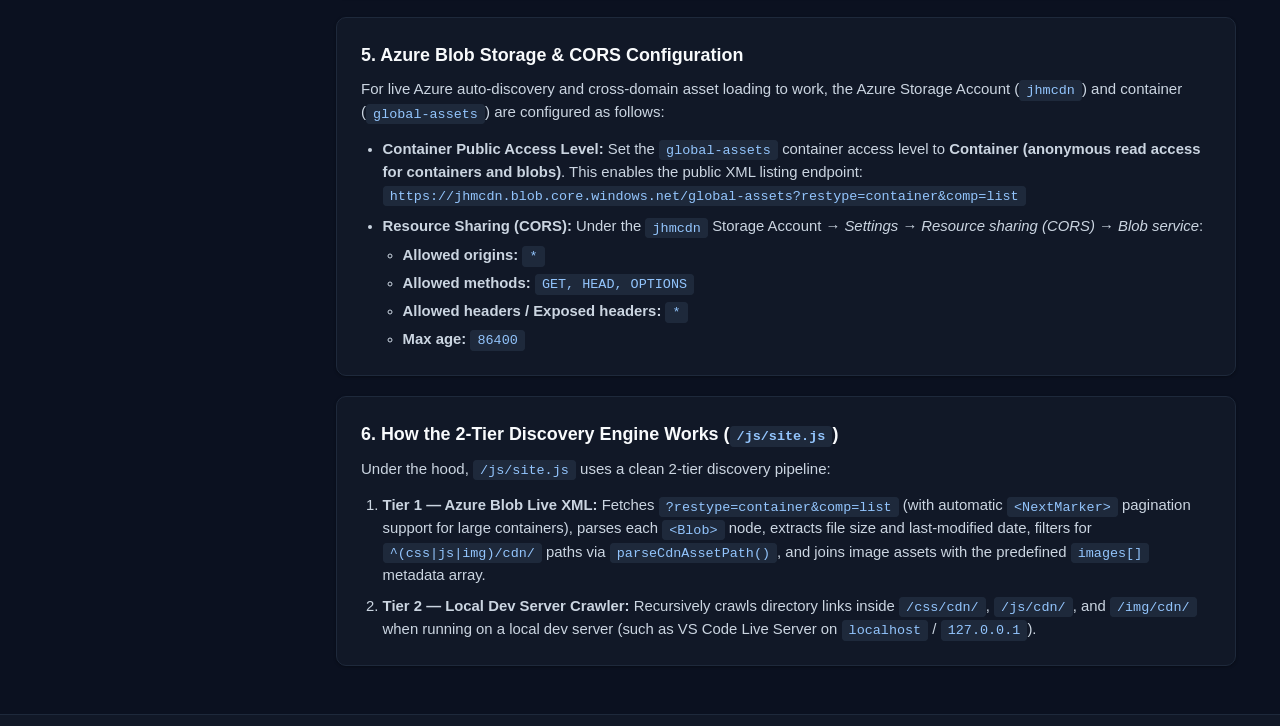
==== commit 5d6457d3: "minor chnages" ====
--- a/docs/index.html
+++ b/docs/index.html
@@ -38,7 +38,7 @@
 		<div class="container">
 			<div class="hero-content">
 				<h2 id="docsHeroHeading">How to Use Johns Hopkins Medicine Global Assets</h2>
-				<p>Complete guide for both <strong>Users</strong> consuming CDN scripts, stylesheets, and images, and <strong>Developers</strong> maintaining the repository.</p>
+				<p>Complete guide for both <strong>Users</strong> consuming CDN scripts, stylesheets, and images, and <strong>Developers</strong> maintaining the repository and predefined image metadata.</p>
 
 				<nav class="docs-role-tabs" aria-label="Documentation Role Sections">
 					<a href="#user-guide" class="docs-role-tab active" data-target="user-guide" aria-current="true">
@@ -77,10 +77,11 @@
 				<div class="toc-group">
 					<span class="toc-heading">Developer Guide</span>
 					<a href="#developer-guide" class="toc-link">1. Architecture &amp; Conventions</a>
-					<a href="#dev-adding-assets" class="toc-link">2. Adding New Libraries &amp; Images</a>
-					<a href="#dev-local-workflow" class="toc-link">3. Local Development Workflow</a>
-					<a href="#dev-azure-setup" class="toc-link">4. Azure Blob Storage &amp; CORS</a>
-					<a href="#dev-discovery-engine" class="toc-link">5. How Auto-Discovery Works</a>
+					<a href="#dev-adding-assets" class="toc-link">2. Adding JS/CSS Libraries</a>
+					<a href="#dev-adding-images" class="toc-link">3. Adding Images &amp; Predefined Metadata</a>
+					<a href="#dev-local-workflow" class="toc-link">4. Local Development Workflow</a>
+					<a href="#dev-azure-setup" class="toc-link">5. Azure Blob Storage &amp; CORS</a>
+					<a href="#dev-discovery-engine" class="toc-link">6. How Auto-Discovery Works</a>
 				</div>
 			</nav>
 		</aside>
@@ -102,7 +103,7 @@
 					<h3>1. Searching &amp; Filtering Assets</h3>
 					<p>The Global Assets Portal provides instant access to approved JavaScript, CSS, and image assets hosted on Azure Blob Storage.</p>
 					<ul class="docs-list">
-						<li><strong>Instant Search:</strong> Click the search bar (or press <kbd>/</kbd> on your keyboard) and type a library name, image category, version number, or filename &mdash; for example, <code>bootstrap</code>, <code>font-awesome</code>, or <code>jhm-logo</code>.</li>
+						<li><strong>Instant Search:</strong> Click the search bar (or press <kbd>/</kbd> on your keyboard) and type a library name, image category, predefined alt text, version number, or filename &mdash; for example, <code>bootstrap</code>, <code>font-awesome</code>, or <code>jhm-logo</code>.</li>
 						<li><strong>Category Filter Tabs:</strong> Use the filter tabs beneath the search bar to switch between <strong>All Assets</strong>, <strong>JavaScript</strong> (<code>/js/cdn/</code>), <strong>Stylesheets</strong> (<code>/css/cdn/</code>), or <strong>Images</strong> (<code>/img/cdn/</code>).</li>
 					</ul>
 				</div>
@@ -113,7 +114,7 @@
 					<ul class="docs-list">
 						<li>Use the <strong>Version</strong> dropdown in the top-right corner of any library card to filter that card to a specific version (e.g., <code>v5.3.8 (Latest)</code> or <code>v4.7.0</code>).</li>
 						<li>Select <strong>All Versions</strong> to compare all hosted versions side by side.</li>
-						<li>For flat image category folders (such as <code>/img/cdn/logos/</code>), the version selector is automatically hidden unless versioned subfolders exist, and any version suffix can be included directly in the image filename.</li>
+						<li>For flat image category folders (such as <code>/img/cdn/logos/</code>), the version selector is automatically hidden unless versioned subfolders exist.</li>
 					</ul>
 				</div>
 
@@ -127,7 +128,7 @@
 						</div>
 						<div class="feature-box">
 							<h4>Copy <code>&lt;script&gt;</code> / <code>&lt;link&gt;</code> / Generate Tag</h4>
-							<p>Copies a complete, ready-to-paste HTML tag for JS/CSS, or opens the interactive <strong>Generate Image HTML Tag</strong> modal for images.</p>
+							<p>Copies a complete, ready-to-paste HTML tag for JS/CSS, or opens the <strong>Generate Image HTML Tag</strong> modal pre-populated with official metadata.</p>
 						</div>
 						<div class="feature-box">
 							<h4>Open Raw File</h4>
@@ -137,19 +138,18 @@
 				</div>
 
 				<div class="docs-card" id="user-img-modal">
-					<h3>4. Using the &ldquo;Generate Tag&rdquo; Modal for Images</h3>
-					<p>When working with image assets under the <strong>Images</strong> tab, clicking the <strong>Generate Tag</strong> button on any image row opens an interactive builder modal:</p>
+					<h3>4. Generating Image Tags (Predefined Metadata)</h3>
+					<p>Every official image in the <strong>Images</strong> tab includes pre-approved <code>alt</code> and <code>&lt;figcaption&gt;</code> text defined in the repository's <code>images</code> catalog. Clicking <strong>Generate Tag</strong> opens the tag generator modal:</p>
 					<ul class="docs-list">
 						<li>
 							<strong>Format Toggle:</strong> Switch between:
 							<ul>
-								<li><code>&lt;img&gt; tag only</code> &mdash; Generates a standalone <code>&lt;img src="..." alt="..." loading="lazy"&gt;</code> tag.</li>
-								<li><code>&lt;img&gt; with &lt;figure&gt; and &lt;figcaption&gt;</code> &mdash; Wraps the image in semantic <code>&lt;figure&gt;</code> and <code>&lt;figcaption&gt;</code> markup.</li>
+								<li><code>&lt;img&gt; tag only</code> &mdash; Generates a standalone <code>&lt;img src="..." alt="..." loading="lazy"&gt;</code> tag using the predefined <code>alt</code> text.</li>
+								<li><code>&lt;img&gt; with &lt;figure&gt; and &lt;figcaption&gt;</code> &mdash; Wraps the image in semantic <code>&lt;figure&gt;</code> and <code>&lt;figcaption&gt;</code> markup pre-populated with both the predefined <code>alt</code> and <code>figcaption</code> text.</li>
 							</ul>
 						</li>
-						<li><strong>Live Alt Text Input:</strong> Type your descriptive alternative text in the <strong>Alt Text</strong> field. As you type, the live HTML preview updates the <code>alt="..."</code> attribute in real time.</li>
-						<li><strong>Live Caption Input:</strong> When the <code>&lt;figure&gt;</code> and <code>&lt;figcaption&gt;</code> mode is active, a second input field appears for the caption text and updates the <code>&lt;figcaption&gt;...&lt;/figcaption&gt;</code> element in real time as you type.</li>
-						<li><strong>One-Click Copy:</strong> Click <strong>Copy Generated Tag</strong> to copy the customized HTML snippet to your clipboard.</li>
+						<li><strong>Pre-Populated &amp; Ready to Copy:</strong> Both the <strong>Alt Text</strong> and <strong>Caption Text (<code>&lt;figcaption&gt;</code>)</strong> fields are automatically filled from the predefined <code>images[]</code> array and locked by default to ensure brand and accessibility consistency.</li>
+						<li><strong>Optional Override:</strong> If a page requires custom context, click <strong>Unlock to Customize</strong> to edit the text in real time, or click <strong>Reset to Predefined</strong> to restore the official values.</li>
 					</ul>
 				</div>
 
@@ -167,10 +167,10 @@
 &lt;/head&gt;
 &lt;body&gt;
 
-  &lt;!-- Generated Image with Figure &amp; Figcaption from JHM Global Assets CDN --&gt;
+  &lt;!-- Generated Image with Predefined Alt &amp; Figcaption from JHM Global Assets CDN --&gt;
   &lt;figure&gt;
-    &lt;img src="https://jhmcdn.blob.core.windows.net/global-assets/img/cdn/logos/jhm-logo.png" alt="Johns Hopkins Medicine logo" loading="lazy"&gt;
-    &lt;figcaption&gt;Official Johns Hopkins Medicine horizontal brand mark&lt;/figcaption&gt;
+    &lt;img src="https://jhmcdn.blob.core.windows.net/global-assets/img/cdn/logos/jhm-logo.png" alt="Johns Hopkins Medicine official horizontal logo" loading="lazy"&gt;
+    &lt;figcaption&gt;Johns Hopkins Medicine — Official Brand Mark&lt;/figcaption&gt;
   &lt;/figure&gt;
 
   &lt;!-- Bootstrap Script from JHM Global Assets CDN --&gt;
@@ -187,7 +187,7 @@
 				<div class="section-banner dev-banner">
 					<span class="section-pill">Perspective 02</span>
 					<h2>Developer Guide &mdash; Maintaining &amp; Extending the Repository</h2>
-					<p>For engineers managing the Global Assets codebase, adding new libraries, versions, or images, testing locally, and deploying to Azure Blob Storage.</p>
+					<p>For engineers managing the Global Assets codebase, adding new libraries, versions, or images, maintaining the predefined <code>images[]</code> metadata array, and deploying to Azure Blob Storage.</p>
 				</div>
 
 				<div class="docs-card" id="dev-architecture">
@@ -210,7 +210,7 @@
 │           └── 6.7.2/
 │               └── all.min.css
 └── js/
-    ├── site.js                                   # Dynamic discovery, search, modal &amp; copy logic
+    ├── site.js                                   # Predefined images[] array + discovery &amp; UI logic
     └── cdn/                                      # &lt;-- Hosted JS CDN Libraries live here
         └── bootstrap/
             └── 5.3.8/
@@ -221,10 +221,8 @@
 				</div>
 
 				<div class="docs-card" id="dev-adding-assets">
-					<h3>2. Step-by-Step: Adding New Libraries, Versions, or Images</h3>
-					<p>Because <code>/js/site.js</code> dynamically scans all folders inside <code>/css/cdn/</code>, <code>/js/cdn/</code>, and <code>/img/cdn/</code>, you do <strong>not</strong> need to make any code changes to add new assets.</p>
-
-					<h4>Scenario A: Adding a New JS or CSS Library / Version</h4>
+					<h3>2. Adding New JS or CSS Libraries / Versions</h3>
+					<p>Because <code>/js/site.js</code> dynamically scans all folders matching <code>/{css|js}/cdn/{library-name}/{version}/{file}</code>, you do <strong>not</strong> need to make any code changes when adding JS or CSS libraries:</p>
 					<ol class="docs-list ordered">
 						<li>
 							<strong>Create the library and version folder inside <code>/js/cdn/</code> or <code>/css/cdn/</code>:</strong><br>
@@ -235,35 +233,41 @@
 							<code>/js/cdn/bootstrap/5.3.8/bootstrap.min.js</code>
 						</li>
 					</ol>
-
-					<h4 style="margin-top: 1.25rem;">Scenario B: Adding Images to <code>/img/cdn/</code></h4>
+				</div>
+
+				<div class="docs-card" id="dev-adding-images">
+					<h3>3. Adding Images to <code>/img/cdn/</code> &amp; Updating the <code>images[]</code> Array</h3>
+					<p>Whenever you add a new image into <code>/img/cdn/</code>, follow this 2-step workflow so the image has predefined <code>alt</code> and <code>figcaption</code> metadata:</p>
 					<ol class="docs-list ordered">
 						<li>
-							<strong>Create a category folder inside <code>/img/cdn/</code> (no version subfolder required):</strong><br>
-							For example, <code>/img/cdn/logos/</code>, <code>/img/cdn/icons/</code>, or <code>/img/cdn/banners/</code>.
-						</li>
-						<li>
-							<strong>Drop your image files (<code>.png</code>, <code>.svg</code>, <code>.jpg</code>, <code>.webp</code>, <code>.gif</code>, <code>.avif</code>, <code>.ico</code>) inside:</strong><br>
-							<code>/img/cdn/logos/jhm-logo.png</code> (if an image ever needs a version number, simply include it in the filename, e.g., <code>jhm-logo-v2.png</code>).
-						</li>
-						<li>
-							<strong>Refresh Locally or Upload to Azure:</strong><br>
-							The portal automatically renders a live thumbnail preview, a <strong>Copy URL</strong> button, and a <strong>Generate Tag</strong> button that opens the interactive <code>&lt;img&gt;</code> / <code>&lt;figure&gt;</code> builder modal.
+							<strong>Step 1 &mdash; Add the image file into a category folder under <code>/img/cdn/</code>:</strong><br>
+							For example: <code>/img/cdn/logos/jhm-logo.png</code> (if an image ever needs a version number, include it in the filename, e.g., <code>jhm-logo-v2.png</code>).
+						</li>
+						<li>
+							<strong>Step 2 &mdash; Add a matching entry to the <code>images</code> array at the top of <code>/js/site.js</code>:</strong><br>
+							Open <code>/js/site.js</code> and add an object with <code>source</code>, <code>alt</code>, and <code>figcaption</code> to the <code>images</code> array right at the top of the file:
+							<pre class="code-block" style="margin-top: 0.45rem;"><code>const images = [
+  {
+    source: '../img/cdn/logos/jhm-logo.png',
+    alt: 'Johns Hopkins Medicine official horizontal logo',
+    figcaption: 'Johns Hopkins Medicine — Official Brand Mark'
+  },
+  // Add your new image entry here to match what is in /img/cdn/:
+  {
+    source: '../img/cdn/logos/jhm-crest.svg',
+    alt: 'Johns Hopkins Medicine shield crest',
+    figcaption: 'Official Johns Hopkins Medicine Academic Shield'
+  }
+];</code></pre>
 						</li>
 					</ol>
-
-					<h4 style="margin-top: 1.25rem;">Scenario C: Optional Code Customization in <code>/js/site.js</code></h4>
-					<p>You only need to touch <code>/js/site.js</code> if you want custom display formatting for a folder's card title:</p>
-					<ul class="docs-list">
-						<li>
-							<strong>Custom Card Title Capitalization (<code>formatLibraryDisplayName</code>):</strong><br>
-							By default, a folder named <code>logos</code> is formatted as <strong>"Logos"</strong> and <code>jhm-badges</code> as <strong>"Jhm Badges"</strong>. If you want special acronym casing, add an entry to <code>knownNames</code> inside <code>formatLibraryDisplayName(slug)</code> in <code>/js/site.js</code>.
-						</li>
-					</ul>
+					<p class="docs-note">
+						<strong>Developer Safeguard:</strong> If an image file is placed in <code>/img/cdn/</code> but has not yet been added to the <code>images[]</code> array in <code>/js/site.js</code>, the portal will still discover the image and display a yellow reminder note on the row (<code>Note: Add this image to the images[] array in js/site.js</code>) so you can spot missing metadata immediately during local testing.
+					</p>
 				</div>
 
 				<div class="docs-card" id="dev-local-workflow">
-					<h3>3. Local Development Workflow (VS Code Live Server Required)</h3>
+					<h3>4. Local Development Workflow (VS Code Live Server Required)</h3>
 					<p>When working locally on your machine, you must run a local HTTP server (such as the VS Code <strong>Live Server</strong> extension) to test local <code>/cdn/</code> folders:</p>
 					<ul class="docs-list">
 						<li><strong>Why VS Code Live Server is Required:</strong> Modern web browsers block JavaScript <code>fetch()</code> from scanning local hard drive folders when a file is opened directly via double-click (<code>file:///C:/...</code>). Opening the project with VS Code <em>Live Server</em> (<code>http://127.0.0.1:5500</code> or <code>http://localhost:5500</code>) serves HTML directory listings that <code>/js/site.js</code> automatically crawls.</li>
@@ -279,7 +283,7 @@
 				</div>
 
 				<div class="docs-card" id="dev-azure-setup">
-					<h3>4. Azure Blob Storage &amp; CORS Configuration</h3>
+					<h3>5. Azure Blob Storage &amp; CORS Configuration</h3>
 					<p>For live Azure auto-discovery and cross-domain asset loading to work, the Azure Storage Account (<code>jhmcdn</code>) and container (<code>global-assets</code>) are configured as follows:</p>
 					<ul class="docs-list">
 						<li>
@@ -299,10 +303,10 @@
 				</div>
 
 				<div class="docs-card" id="dev-discovery-engine">
-					<h3>5. How the 2-Tier Discovery Engine Works (<code>/js/site.js</code>)</h3>
+					<h3>6. How the 2-Tier Discovery Engine Works (<code>/js/site.js</code>)</h3>
 					<p>Under the hood, <code>/js/site.js</code> uses a clean 2-tier discovery pipeline:</p>
 					<ol class="docs-list ordered">
-						<li><strong>Tier 1 &mdash; Azure Blob Live XML:</strong> Fetches <code>?restype=container&amp;comp=list</code> (with automatic <code>&lt;NextMarker&gt;</code> pagination support for large containers), parses each <code>&lt;Blob&gt;</code> node, extracts file size and last-modified date, and filters for <code>^(css|js|img)/cdn/</code> paths via <code>parseCdnAssetPath()</code>.</li>
+						<li><strong>Tier 1 &mdash; Azure Blob Live XML:</strong> Fetches <code>?restype=container&amp;comp=list</code> (with automatic <code>&lt;NextMarker&gt;</code> pagination support for large containers), parses each <code>&lt;Blob&gt;</code> node, extracts file size and last-modified date, filters for <code>^(css|js|img)/cdn/</code> paths via <code>parseCdnAssetPath()</code>, and joins image assets with the predefined <code>images[]</code> metadata array.</li>
 						<li><strong>Tier 2 &mdash; Local Dev Server Crawler:</strong> Recursively crawls directory links inside <code>/css/cdn/</code>, <code>/js/cdn/</code>, and <code>/img/cdn/</code> when running on a local dev server (such as VS Code Live Server on <code>localhost</code> / <code>127.0.0.1</code>).</li>
 					</ol>
 				</div>
--- a/css/site.css
+++ b/css/site.css
@@ -1,55 +1,50 @@
 /* ==========================================================================
-   Johns Hopkins Medicine - Global Assets Portal (/css/site.css)
+   Johns Hopkins Medicine — Global Assets Portal Stylesheet
    ========================================================================== */
 
 :root {
-	/* Johns Hopkins Medicine Palette */
-	--jhm-heritage-blue: #002D72;
-	--jhm-heritage-dark: #001E4D;
-	--jhm-spirit-blue: #68ACE5;
-	--jhm-gold: #F2A900;
-	--jhm-Accent-blue: #0072CE;
-
-	/* Dark UI Color Tokens (WCAG AA compliant contrast ratios >= 4.5:1) */
-	--bg-body: #0B1120;
-	--bg-surface: #1E293B;
-	--bg-surface-subtle: #152033;
-	--bg-code: #0F172A;
-	--text-primary: #F8FAFC;
-	--text-secondary: #CBD5E1;
-	--text-muted: #94A3B8;
-	--border-color: #334155;
+	/* Johns Hopkins Brand Palette */
+	--jhm-navy: #002d72;
+	--jhm-blue: #005eb8;
+	--jhm-gold: #f2a900;
+	--jhm-gold-dark: #ffd147;
+
+	/* Dark Theme Surface Palette */
+	--bg-page: #0b1120;
+	--bg-surface: #111827;
+	--bg-subtle: #1e293b;
+	--bg-hero: #06152d;
+
+	--text-primary: #f8fafc;
+	--text-secondary: #cbd5e1;
+	--text-muted: #94a3b8;
+
+	--border-color: #1e293b;
 	--border-hover: #475569;
-	--focus-ring: #68ACE5;
-	--focus-ring-surface: #68ACE5;
-
-	/* Category Accents */
-	--js-badge-bg: rgba(245, 158, 11, 0.15);
-	--js-badge-text: #FCD34D;
-	--js-badge-dot: #F59E0B;
-
-	--css-badge-bg: rgba(14, 165, 233, 0.15);
-	--css-badge-text: #7DD3FC;
-	--css-badge-dot: #0284C7;
-
-	--img-badge-bg: rgba(168, 85, 247, 0.18);
-	--img-badge-text: #D8B4FE;
-	--img-badge-dot: #A855F7;
-
-	--success-bg: rgba(34, 197, 94, 0.2);
-	--success-text: #86EFAC;
-
-	/* Shadows & Radius */
-	--shadow-sm: 0 1px 2px 0 rgba(0, 0, 0, 0.3);
-	--shadow-md: 0 4px 12px -2px rgba(0, 0, 0, 0.4);
-	--shadow-lg: 0 10px 25px -5px rgba(0, 0, 0, 0.5);
+
+	--accent-js: #b45309;
+	--accent-js-bg: rgba(245, 158, 11, 0.16);
+	--accent-js-text: #fbbf24;
+
+	--accent-css: #0284c7;
+	--accent-css-bg: rgba(56, 189, 248, 0.16);
+	--accent-css-text: #38bdf8;
+
+	--accent-img: #10b981;
+	--accent-img-bg: rgba(16, 185, 129, 0.16);
+	--accent-img-text: #34d399;
+
+	--success: #047857;
+	--focus-ring: #60a5fa;
+	--code-inline-color: #93c5fd;
+	--shadow-sm: 0 1px 3px rgba(0, 0, 0, 0.35);
+	--shadow-md: 0 4px 14px rgba(0, 0, 0, 0.45);
 	--radius-sm: 6px;
 	--radius-md: 10px;
 	--radius-lg: 14px;
 }
 
-/* Reset & Base */
-*, *::before, *::after {
+* {
 	box-sizing: border-box;
 	margin: 0;
 	padding: 0;
@@ -57,47 +52,37 @@
 
 body {
 	font-family: -apple-system, BlinkMacSystemFont, "Segoe UI", Roboto, "Helvetica Neue", Arial, sans-serif;
-	background-color: var(--bg-body);
+	background-color: var(--bg-page);
 	color: var(--text-primary);
 	line-height: 1.5;
 	min-height: 100vh;
 	display: flex;
 	flex-direction: column;
-}
-
-.container {
-	width: 100%;
-	max-width: 1200px;
-	margin: 0 auto;
-	padding: 0 1.5rem;
-}
-
-code {
-	font-family: ui-monospace, SFMono-Regular, Menlo, Monaco, Consolas, "Liberation Mono", "Courier New", monospace;
-	font-size: 0.85em;
+	transition: background-color 0.2s ease, color 0.2s ease;
 }
 
 /* ==========================================================================
-   Accessibility Utilities (Skip Link, Screen Reader Only, Focus Rings)
+   Accessibility Utilities (Skip Link, Focus Indicators, Screen Reader Only)
    ========================================================================== */
 .skip-link {
 	position: absolute;
 	top: -100px;
 	left: 1rem;
-	z-index: 2000;
+	z-index: 9999;
 	background: var(--jhm-gold);
-	color: #0F172A;
+	color: #001a42;
 	font-weight: 700;
+	font-size: 0.9rem;
 	padding: 0.65rem 1.15rem;
-	border-radius: 0 0 var(--radius-sm) var(--radius-sm);
+	border-radius: var(--radius-sm);
 	text-decoration: none;
-	box-shadow: var(--shadow-lg);
+	box-shadow: var(--shadow-md);
 	transition: top 0.15s ease;
 }
 
 .skip-link:focus {
-	top: 0;
-	outline: 3px solid #FFFFFF;
+	top: 0.75rem;
+	outline: 3px solid #ffffff;
 	outline-offset: 2px;
 }
 
@@ -113,94 +98,92 @@
 	border: 0;
 }
 
-/* High-visibility keyboard focus indicators across all interactive elements */
-a:focus-visible,
-button:focus-visible,
-input:focus-visible,
-select:focus-visible {
-	outline: 3px solid var(--focus-ring-surface);
+:focus-visible {
+	outline: 2px solid var(--focus-ring);
 	outline-offset: 2px;
 }
 
-.site-header a:focus-visible,
-.site-header button:focus-visible,
-.hero-section a:focus-visible,
-.hero-section button:focus-visible,
-.hero-section input:focus-visible,
-.hero-section select:focus-visible {
-	outline: 3px solid var(--jhm-gold);
-	outline-offset: 2px;
-}
-
-.main-content:focus {
-	outline: none;
+.container {
+	width: 100%;
+	max-width: 1240px;
+	margin: 0 auto;
+	padding: 0 1.5rem;
 }
 
 /* ==========================================================================
    Header
    ========================================================================== */
 .site-header {
-	background-color: var(--jhm-heritage-blue);
-	color: #FFFFFF;
+	background-color: var(--jhm-navy);
+	color: #ffffff;
 	border-bottom: 1px solid var(--jhm-gold);
-	padding: 0.9rem 0;
+	position: sticky;
+	top: 0;
+	z-index: 100;
+	box-shadow: var(--shadow-sm);
 }
 
 .header-inner {
 	display: flex;
 	align-items: center;
 	justify-content: space-between;
+	min-height: 76px;
+	padding-top: 0.6rem;
+	padding-bottom: 0.6rem;
 	gap: 1rem;
-	flex-wrap: wrap;
 }
 
 .brand {
 	display: flex;
 	align-items: center;
-	gap: 0.9rem;
-	flex-wrap: wrap;
+	gap: 1.1rem;
+}
+
+.brand-link {
+	text-decoration: none;
+	color: inherit;
 }
 
 .brand-logo {
-	height: 44px;
+	height: 46px;
 	width: auto;
+	max-width: 240px;
+	object-fit: contain;
 	display: block;
-	background: #FFFFFF;
-	padding: 0.3rem 0.65rem;
-	border-radius: var(--radius-sm);
-	box-shadow: var(--shadow-sm);
+	flex-shrink: 0;
 }
 
 .brand-divider {
 	width: 1px;
-	height: 28px;
+	height: 32px;
 	background: rgba(255, 255, 255, 0.25);
+	flex-shrink: 0;
 }
 
 .brand-title {
-	font-size: 1.2rem;
+	font-size: 1.25rem;
 	font-weight: 700;
 	letter-spacing: -0.01em;
-	color: #FFFFFF;
+	line-height: 1.2;
+	color: #ffffff;
 }
 
 .header-actions {
 	display: flex;
 	align-items: center;
-	gap: 0.65rem;
-}
-
-.status-pill {
+	gap: 0.75rem;
+}
+
+.source-pill {
 	display: inline-flex;
 	align-items: center;
-	gap: 0.45rem;
+	gap: 0.5rem;
 	background: rgba(255, 255, 255, 0.1);
 	border: 1px solid rgba(255, 255, 255, 0.18);
 	padding: 0.35rem 0.75rem;
 	border-radius: 999px;
 	font-size: 0.78rem;
-	font-weight: 500;
-	color: #E2E8F0;
+	color: #e2e8f0;
 }
 
 .status-dot {
@@ -208,71 +191,60 @@
 	height: 8px;
 	border-radius: 50%;
 	background-color: var(--jhm-gold);
+	box-shadow: 0 0 0 3px rgba(242, 169, 0, 0.25);
 }
 
 .status-dot.online {
-	background-color: #22C55E;
+	background-color: #22c55e;
 	box-shadow: 0 0 0 3px rgba(34, 197, 94, 0.25);
 }
 
-.status-dot.local {
-	background-color: var(--jhm-spirit-blue);
-	box-shadow: 0 0 0 3px rgba(104, 172, 229, 0.25);
-}
-
-.brand-link {
-	text-decoration: none;
-	color: inherit;
-}
-
 .btn-icon {
+	background: rgba(255, 255, 255, 0.1);
+	border: 1px solid rgba(255, 255, 255, 0.18);
+	color: #ffffff;
+	min-height: 36px;
+	padding: 0 0.75rem;
+	border-radius: var(--radius-sm);
 	display: inline-flex;
 	align-items: center;
-	gap: 0.4rem;
-	background: rgba(255, 255, 255, 0.12);
-	color: #FFFFFF;
-	border: 1px solid rgba(255, 255, 255, 0.2);
-	padding: 0.4rem 0.75rem;
-	border-radius: var(--radius-sm);
-	font-size: 0.82rem;
-	font-weight: 500;
+	justify-content: center;
+	gap: 0.45rem;
 	cursor: pointer;
 	text-decoration: none;
-	transition: background 0.15s ease, transform 0.1s ease;
+	font-size: 0.82rem;
+	font-weight: 600;
+	transition: background 0.15s ease;
 }
 
 .btn-icon:hover {
-	background: rgba(255, 255, 255, 0.22);
-}
-
-.btn-icon:active {
-	transform: translateY(1px);
+	background: rgba(255, 255, 255, 0.2);
 }
 
 /* ==========================================================================
-   Hero & Search Controls
+   Hero & Search Section
    ========================================================================== */
 .hero-section {
-	background-color: var(--jhm-heritage-dark);
-	color: #FFFFFF;
-	padding: 2.25rem 0 2rem;
-	box-shadow: var(--shadow-md);
+	background: var(--bg-hero);
+	color: #ffffff;
+	padding: 2.5rem 0 2rem;
+	border-bottom: 1px solid var(--border-color);
 }
 
 .hero-content h2 {
-	font-size: 1.65rem;
+	font-size: 1.75rem;
 	font-weight: 700;
 	margin-bottom: 0.35rem;
 }
 
-.hero-content p {
-	color: #CBD5E1;
-	font-size: 0.95rem;
-	margin-bottom: 1.4rem;
+.hero-content > p {
+	color: #cbd5e1;
+	font-size: 0.98rem;
+	margin-bottom: 1.5rem;
 }
 
 /* Search Bar */
-.search-bar-wrapper {
+.search-wrapper {
 	position: relative;
 	display: flex;
 	align-items: center;
@@ -282,192 +254,202 @@
 .search-icon {
 	position: absolute;
 	left: 1rem;
-	color: #64748B;
+	color: #64748b;
 	pointer-events: none;
 }
 
 .search-input {
 	width: 100%;
-	padding: 0.9rem 3.2rem 0.9rem 2.85rem;
+	padding: 0.9rem 3.5rem 0.9rem 2.85rem;
 	font-size: 1rem;
 	border-radius: var(--radius-md);
-	border: 2px solid transparent;
+	border: 2px solid rgba(255, 255, 255, 0.15);
 	background-color: var(--bg-surface);
 	color: var(--text-primary);
-	box-shadow: var(--shadow-lg);
+	box-shadow: var(--shadow-md);
 	transition: border-color 0.15s ease, box-shadow 0.15s ease;
-}
-
-.search-input::placeholder {
-	color: var(--text-muted);
 }
 
 .search-input:focus {
 	outline: none;
-	border-color: var(--jhm-spirit-blue);
+	border-color: var(--jhm-gold);
+	box-shadow: 0 0 0 3px rgba(242, 169, 0, 0.35);
 }
 
 .search-shortcut {
 	position: absolute;
-	right: 0.9rem;
-	background: var(--bg-code);
+	right: 1rem;
+	background: var(--bg-subtle);
 	color: var(--text-muted);
 	border: 1px solid var(--border-color);
 	border-radius: 4px;
 	padding: 0.1rem 0.45rem;
 	font-size: 0.75rem;
-	font-family: inherit;
+	font-family: monospace;
 	pointer-events: none;
 }
 
-/* Filter Tabs & Config Bar */
-.controls-bar {
-	display: flex;
+/* Toolbar: Filter Tabs + Base URL */
+.toolbar {
+	display: flex;
+	flex-wrap: wrap;
 	align-items: center;
 	justify-content: space-between;
 	gap: 1rem;
+}
+
+.filter-tabs {
+	display: flex;
+	align-items: center;
+	gap: 0.5rem;
 	flex-wrap: wrap;
-}
-
-.filter-tabs {
-	display: inline-flex;
-	background: rgba(15, 23, 42, 0.35);
-	padding: 0.25rem;
-	border-radius: var(--radius-sm);
-	border: 1px solid rgba(255, 255, 255, 0.14);
-	gap: 0.25rem;
 }
 
 .filter-tab {
 	display: inline-flex;
 	align-items: center;
 	gap: 0.45rem;
-	background: transparent;
-	color: #E2E8F0;
-	border: none;
-	padding: 0.42rem 0.85rem;
-	font-size: 0.85rem;
+	background: rgba(255, 255, 255, 0.08);
+	border: 1px solid rgba(255, 255, 255, 0.16);
+	color: #e2e8f0;
+	padding: 0.45rem 0.9rem;
+	border-radius: var(--radius-sm);
+	font-size: 0.86rem;
+	font-weight: 500;
+	cursor: pointer;
+	transition: all 0.15s ease;
+}
+
+.filter-tab:hover {
+	background: rgba(255, 255, 255, 0.16);
+}
+
+.filter-tab.active {
+	background: var(--jhm-gold);
+	color: #001a42;
+	border-color: var(--jhm-gold);
 	font-weight: 600;
-	border-radius: 4px;
-	cursor: pointer;
-	transition: background 0.15s ease, color 0.15s ease;
-}
-
-.filter-tab:hover {
-	color: #FFFFFF;
-	background: rgba(255, 255, 255, 0.08);
-}
-
-.filter-tab.active {
-	background: #FFFFFF;
-	color: var(--jhm-heritage-blue);
-	box-shadow: var(--shadow-sm);
-}
-
-.tab-count {
+}
+
+.badge {
+	background: rgba(0, 0, 0, 0.22);
+	padding: 0.05rem 0.45rem;
+	border-radius: 999px;
 	font-size: 0.74rem;
-	padding: 0.05rem 0.42rem;
-	border-radius: 999px;
-	background: rgba(255, 255, 255, 0.16);
-}
-
-.filter-tab.active .tab-count {
-	background: #E2E8F0;
-	color: var(--jhm-heritage-blue);
-}
-
-.badge-dot {
+}
+
+.filter-tab.active .badge {
+	background: rgba(0, 26, 66, 0.18);
+	color: #001a42;
+}
+
+.dot {
 	width: 8px;
 	height: 8px;
 	border-radius: 50%;
-	display: inline-block;
-}
-
-.badge-js {
-	background-color: var(--js-badge-dot);
-}
-
-.badge-css {
-	background-color: var(--css-badge-dot);
-}
-
-.badge-img {
-	background-color: var(--img-badge-dot);
-}
-
-/* CDN Config Inputs */
+}
+
+.dot-js {
+	background-color: var(--accent-js);
+}
+
+.dot-css {
+	background-color: #38bdf8;
+}
+
+.dot-img {
+	background-color: #34d399;
+}
+
 .cdn-config {
 	display: flex;
 	align-items: center;
-	gap: 0.6rem;
+	gap: 0.5rem;
 	flex-wrap: wrap;
 }
 
-.config-label {
+.cdn-label {
 	font-size: 0.8rem;
-	color: #CBD5E1;
+	color: #cbd5e1;
 	font-weight: 500;
 }
 
-.config-select,
-.base-url-input {
-	background: rgba(15, 23, 42, 0.45);
-	color: #FFFFFF;
+.cdn-select {
+	padding: 0.4rem 0.6rem;
+	border-radius: var(--radius-sm);
 	border: 1px solid rgba(255, 255, 255, 0.22);
-	border-radius: var(--radius-sm);
-	padding: 0.38rem 0.65rem;
-	font-size: 0.82rem;
-}
-
-.config-select option {
-	background: #0F172A;
-	color: #FFFFFF;
-}
-
-.base-url-input {
+	background: rgba(15, 23, 42, 0.65);
+	color: #ffffff;
+	font-size: 0.8rem;
+	cursor: pointer;
+}
+
+.cdn-select option {
+	background: #0f172a;
+	color: #ffffff;
+}
+
+.cdn-input {
 	width: 310px;
 	max-width: 100%;
-	font-family: ui-monospace, SFMono-Regular, Menlo, Consolas, monospace;
-}
-
-.config-select:focus,
-.base-url-input:focus {
+	padding: 0.4rem 0.65rem;
+	border-radius: var(--radius-sm);
+	border: 1px solid rgba(255, 255, 255, 0.22);
+	background: rgba(15, 23, 42, 0.55);
+	color: #ffffff;
+	font-size: 0.8rem;
+	font-family: ui-monospace, SFMono-Regular, Menlo, Monaco, Consolas, monospace;
+}
+
+.cdn-input:focus {
 	outline: none;
-	border-color: var(--jhm-spirit-blue);
+	border-color: var(--jhm-gold);
+}
+
+.btn-secondary {
+	display: inline-flex;
+	align-items: center;
+	gap: 0.35rem;
+	background: rgba(255, 255, 255, 0.12);
+	border: 1px solid rgba(255, 255, 255, 0.22);
+	color: #ffffff;
+	padding: 0.42rem 0.75rem;
+	border-radius: var(--radius-sm);
+	font-size: 0.8rem;
+	font-weight: 500;
+	cursor: pointer;
+	transition: background 0.15s ease;
+}
+
+.btn-secondary:hover {
+	background: rgba(255, 255, 255, 0.22);
+}
+
+.btn-primary {
+	background: var(--jhm-blue);
+	color: #ffffff;
+	border: none;
+	padding: 0.55rem 1.1rem;
+	border-radius: var(--radius-sm);
+	font-size: 0.88rem;
+	font-weight: 600;
+	cursor: pointer;
+}
+
+.btn-primary:hover {
+	background: var(--jhm-navy);
 }
 
 /* ==========================================================================
-   Main Content & Summary Bar
+   Main Content & Library Cards
    ========================================================================== */
 .main-content {
 	flex: 1;
-	padding-top: 1.5rem;
+	padding-top: 2rem;
 	padding-bottom: 3rem;
 }
 
-.summary-bar {
-	display: flex;
-	align-items: center;
-	justify-content: space-between;
-	gap: 1rem;
-	flex-wrap: wrap;
-	margin-bottom: 1.25rem;
-	font-size: 0.875rem;
-	color: var(--text-secondary);
-}
-
-.structure-hint code {
-	background: var(--bg-code);
-	padding: 0.2rem 0.45rem;
-	border-radius: 4px;
-	border: 1px solid var(--border-color);
-	color: var(--text-primary);
-}
-
-/* ==========================================================================
-   Library Cards Grid
-   ========================================================================== */
-.libraries-grid {
+.assets-grid {
 	display: grid;
 	grid-template-columns: 1fr;
 	gap: 1.25rem;
@@ -489,47 +471,46 @@
 
 .card-header {
 	display: flex;
+	flex-wrap: wrap;
 	align-items: center;
 	justify-content: space-between;
 	gap: 1rem;
-	padding: 1rem 1.25rem;
-	background: var(--bg-surface-subtle);
+	padding: 1.1rem 1.35rem;
+	background: var(--bg-subtle);
 	border-bottom: 1px solid var(--border-color);
-	flex-wrap: wrap;
-}
-
-.card-title-group {
+}
+
+.library-title-group {
 	display: flex;
 	align-items: center;
 	gap: 0.75rem;
 	flex-wrap: wrap;
 }
 
-.category-badge {
+.type-badge {
 	display: inline-flex;
 	align-items: center;
-	gap: 0.35rem;
+	padding: 0.2rem 0.55rem;
+	border-radius: 5px;
 	font-size: 0.72rem;
 	font-weight: 700;
 	text-transform: uppercase;
-	letter-spacing: 0.05em;
-	padding: 0.22rem 0.6rem;
-	border-radius: 999px;
-}
-
-.category-badge.type-js {
-	background: var(--js-badge-bg);
-	color: var(--js-badge-text);
-}
-
-.category-badge.type-css {
-	background: var(--css-badge-bg);
-	color: var(--css-badge-text);
-}
-
-.category-badge.type-img {
-	background: var(--img-badge-bg);
-	color: var(--img-badge-text);
+	letter-spacing: 0.04em;
+}
+
+.type-js {
+	background: var(--accent-js-bg);
+	color: var(--accent-js-text);
+}
+
+.type-css {
+	background: var(--accent-css-bg);
+	color: var(--accent-css-text);
+}
+
+.type-img {
+	background: var(--accent-img-bg);
+	color: var(--accent-img-text);
 }
 
 .library-name {
@@ -538,58 +519,49 @@
 	color: var(--text-primary);
 }
 
-.library-path-chip {
-	font-size: 0.78rem;
+.library-folder {
+	font-size: 0.8rem;
 	color: var(--text-muted);
-	background: var(--bg-code);
-	padding: 0.15rem 0.5rem;
-	border-radius: 4px;
-	border: 1px solid var(--border-color);
-}
-
-/* Version Selector */
-.version-controls {
-	display: flex;
-	align-items: center;
-	gap: 0.55rem;
+	font-family: ui-monospace, SFMono-Regular, Menlo, Monaco, Consolas, monospace;
+}
+
+.card-controls {
+	display: flex;
+	align-items: center;
+	gap: 0.6rem;
 }
 
 .version-label {
 	font-size: 0.82rem;
-	font-weight: 600;
 	color: var(--text-secondary);
+	font-weight: 500;
 }
 
 .version-select {
+	padding: 0.35rem 0.65rem;
+	border-radius: var(--radius-sm);
+	border: 1px solid var(--border-color);
 	background: var(--bg-surface);
 	color: var(--text-primary);
-	border: 1px solid var(--border-color);
-	border-radius: var(--radius-sm);
-	padding: 0.35rem 0.65rem;
 	font-size: 0.85rem;
 	font-weight: 600;
 	cursor: pointer;
 }
 
-.version-select:focus {
-	outline: none;
-	border-color: var(--jhm-Accent-blue);
-}
-
-/* File Rows inside Library Card */
+/* File Rows inside Card */
 .file-list {
 	divide-y: 1px solid var(--border-color);
 }
 
 .file-row {
 	display: flex;
+	flex-wrap: wrap;
 	align-items: center;
 	justify-content: space-between;
-	gap: 1rem;
-	padding: 0.85rem 1.25rem;
+	gap: 0.85rem;
+	padding: 0.85rem 1.35rem;
 	border-bottom: 1px solid var(--border-color);
 	transition: background-color 0.12s ease;
-	flex-wrap: wrap;
 }
 
 .file-row:last-child {
@@ -597,29 +569,107 @@
 }
 
 .file-row:hover {
-	background-color: var(--bg-surface-subtle);
-}
-
-.file-info-with-thumb {
-	display: flex;
-	align-items: center;
-	gap: 0.9rem;
+	background-color: var(--bg-subtle);
+}
+
+.file-info {
+	display: flex;
+	align-items: center;
+	gap: 0.65rem;
+	min-width: 240px;
 	flex: 1;
-	min-width: 240px;
-}
-
+}
+
+.version-pill {
+	display: inline-block;
+	background: var(--bg-subtle);
+	border: 1px solid var(--border-color);
+	color: var(--text-secondary);
+	font-size: 0.74rem;
+	font-weight: 600;
+	padding: 0.15rem 0.5rem;
+	border-radius: 4px;
+	font-family: ui-monospace, SFMono-Regular, Menlo, Monaco, Consolas, monospace;
+	white-space: nowrap;
+}
+
+.file-path-box {
+	display: flex;
+	flex-direction: column;
+	min-width: 0;
+}
+
+.file-name {
+	font-weight: 600;
+	font-size: 0.92rem;
+	color: var(--text-primary);
+	font-family: ui-monospace, SFMono-Regular, Menlo, Monaco, Consolas, monospace;
+	word-break: break-all;
+}
+
+.file-url {
+	font-size: 0.76rem;
+	color: var(--text-muted);
+	font-family: ui-monospace, SFMono-Regular, Menlo, Monaco, Consolas, monospace;
+	word-break: break-all;
+}
+
+.file-meta-sub {
+	font-size: 0.76rem;
+	color: #93c5fd;
+	margin-top: 0.15rem;
+}
+
+.file-actions {
+	display: flex;
+	align-items: center;
+	gap: 0.45rem;
+	flex-wrap: wrap;
+}
+
+.btn-action {
+	display: inline-flex;
+	align-items: center;
+	gap: 0.35rem;
+	padding: 0.38rem 0.7rem;
+	border-radius: var(--radius-sm);
+	border: 1px solid var(--border-color);
+	background: var(--bg-surface);
+	color: var(--text-secondary);
+	font-size: 0.78rem;
+	font-weight: 600;
+	cursor: pointer;
+	text-decoration: none;
+	transition: all 0.14s ease;
+}
+
+.btn-action:hover {
+	border-color: var(--jhm-blue);
+	color: var(--jhm-blue);
+	background: var(--bg-subtle);
+}
+
+.btn-action.copied {
+	background: var(--success);
+	border-color: var(--success);
+	color: #ffffff;
+}
+
+/* ==========================================================================
+   Image Row Thumbnail & Generate Tag Button
+   ========================================================================== */
 .file-thumb-box {
-	width: 48px;
-	height: 48px;
+	width: 44px;
+	height: 44px;
 	border-radius: var(--radius-sm);
 	border: 1px solid var(--border-color);
-	background-color: #FFFFFF;
+	background: rgba(15, 23, 42, 0.75);
 	display: flex;
 	align-items: center;
 	justify-content: center;
+	overflow: hidden;
+	flex-shrink: 0;
 	padding: 4px;
-	flex-shrink: 0;
-	overflow: hidden;
 }
 
 .file-thumb-img {
@@ -629,241 +679,15 @@
 	display: block;
 }
 
-.file-info {
-	flex: 1;
-	min-width: 240px;
-	display: flex;
-	flex-direction: column;
-	gap: 0.25rem;
-}
-
-.file-primary {
-	display: flex;
-	align-items: center;
-	gap: 0.55rem;
-	flex-wrap: wrap;
-}
-
-.version-tag {
-	font-size: 0.74rem;
-	font-weight: 700;
-	background: var(--jhm-heritage-blue);
-	color: #FFFFFF;
-	padding: 0.1rem 0.48rem;
-	border-radius: 4px;
-}
-
-.file-name {
-	font-weight: 600;
-	font-size: 0.92rem;
-	color: var(--text-primary);
-}
-
-.file-meta {
-	font-size: 0.75rem;
-	color: var(--text-muted);
-}
-
-.file-url-preview {
-	font-family: ui-monospace, SFMono-Regular, Menlo, Monaco, Consolas, monospace;
-	font-size: 0.78rem;
-	color: var(--text-secondary);
-	background: var(--bg-code);
-	padding: 0.3rem 0.55rem;
-	border-radius: 4px;
-	border: 1px solid var(--border-color);
-	word-break: break-all;
-	display: block;
-	margin-top: 0.15rem;
-}
-
-/* Copy Buttons */
-.file-actions {
-	display: flex;
-	align-items: center;
-	gap: 0.5rem;
-	flex-shrink: 0;
-}
-
-.btn-copy,
 .btn-generate-tag {
-	display: inline-flex;
-	align-items: center;
-	gap: 0.4rem;
-	padding: 0.45rem 0.8rem;
-	font-size: 0.8rem;
-	font-weight: 600;
-	border-radius: var(--radius-sm);
-	cursor: pointer;
-	transition: all 0.15s ease;
-	border: 1px solid var(--border-color);
-	background: var(--bg-surface);
-	color: var(--text-primary);
-}
-
-.btn-copy:hover,
+	border-color: rgba(16, 185, 129, 0.45);
+	color: #6ee7b7;
+}
+
 .btn-generate-tag:hover {
-	border-color: var(--jhm-Accent-blue);
-	color: var(--jhm-Accent-blue);
-	background: var(--bg-surface-subtle);
-}
-
-.btn-copy.btn-copy-primary {
-	background: var(--jhm-heritage-blue);
-	color: #FFFFFF;
-	border-color: var(--jhm-heritage-blue);
-}
-
-.btn-copy.btn-copy-primary:hover {
-	background: var(--jhm-Accent-blue);
-	border-color: var(--jhm-Accent-blue);
-	color: #FFFFFF;
-}
-
-.btn-copy.copied {
-	background: var(--success-bg) !important;
-	color: var(--success-text) !important;
-	border-color: var(--success-text) !important;
-}
-
-.btn-open-raw {
-	display: inline-flex;
-	align-items: center;
-	justify-content: center;
-	padding: 0.45rem;
-	border-radius: var(--radius-sm);
-	border: 1px solid var(--border-color);
-	color: var(--text-secondary);
-	background: var(--bg-surface);
-	text-decoration: none;
-	transition: color 0.15s ease, border-color 0.15s ease;
-}
-
-.btn-open-raw:hover {
-	color: var(--jhm-Accent-blue);
-	border-color: var(--jhm-Accent-blue);
-}
-
-/* ==========================================================================
-   Loading & Empty States
-   ========================================================================== */
-.loading-state,
-.empty-state {
-	background: var(--bg-surface);
-	border: 1px solid var(--border-color);
-	border-radius: var(--radius-md);
-	padding: 3.5rem 1.5rem;
-	text-align: center;
-	color: var(--text-secondary);
-}
-
-.spinner {
-	width: 36px;
-	height: 36px;
-	border: 3px solid var(--border-color);
-	border-top-color: var(--jhm-heritage-blue);
-	border-radius: 50%;
-	animation: spin 0.8s linear infinite;
-	margin: 0 auto 1rem;
-}
-
-@keyframes spin {
-	to { transform: rotate(360deg); }
-}
-
-.empty-icon {
-	color: var(--text-muted);
-	margin-bottom: 0.75rem;
-}
-
-.empty-state h3 {
-	color: var(--text-primary);
-	margin-bottom: 0.35rem;
-}
-
-.empty-state p {
-	max-width: 480px;
-	margin: 0 auto 1.25rem;
-	font-size: 0.9rem;
-}
-
-.btn-secondary {
-	background: var(--jhm-heritage-blue);
-	color: #FFFFFF;
-	border: none;
-	padding: 0.55rem 1.1rem;
-	border-radius: var(--radius-sm);
-	font-weight: 600;
-	cursor: pointer;
-}
-
-.btn-secondary:hover {
-	background: var(--jhm-Accent-blue);
-}
-
-/* ==========================================================================
-   Footer & Toast
-   ========================================================================== */
-.site-footer {
-	background: var(--bg-surface);
-	border-top: 1px solid var(--border-color);
-	padding: 1.25rem 0;
-	font-size: 0.84rem;
-	color: var(--text-secondary);
-}
-
-.footer-inner {
-	display: flex;
-	align-items: center;
-	justify-content: space-between;
-	gap: 1rem;
-	flex-wrap: wrap;
-}
-
-.footer-links a {
-	color: var(--jhm-Accent-blue);
-	text-decoration: none;
-	font-weight: 500;
-}
-
-.footer-links a:hover {
-	text-decoration: underline;
-}
-
-/* Toast Notification */
-.toast-container {
-	position: fixed;
-	bottom: 1.5rem;
-	right: 1.5rem;
-	display: flex;
-	flex-direction: column;
-	gap: 0.5rem;
-	z-index: 2000;
-}
-
-.toast {
-	display: flex;
-	align-items: center;
-	gap: 0.6rem;
-	background: var(--jhm-heritage-dark);
-	color: #FFFFFF;
-	padding: 0.75rem 1.1rem;
-	border-radius: var(--radius-sm);
-	box-shadow: var(--shadow-lg);
-	border-left: 4px solid var(--jhm-gold);
-	font-size: 0.85rem;
-	animation: slideIn 0.2s ease-out;
-}
-
-@keyframes slideIn {
-	from {
-		opacity: 0;
-		transform: translateY(10px);
-	}
-	to {
-		opacity: 1;
-		transform: translateY(0);
-	}
+	border-color: var(--accent-img-text);
+	color: #ffffff;
+	background: rgba(16, 185, 129, 0.2);
 }
 
 /* ==========================================================================
@@ -872,100 +696,104 @@
 .modal-backdrop {
 	position: fixed;
 	inset: 0;
-	background: rgba(6, 11, 25, 0.78);
+	z-index: 950;
+	background: rgba(4, 10, 24, 0.78);
+	backdrop-filter: blur(3px);
 	display: flex;
 	align-items: center;
 	justify-content: center;
 	padding: 1.25rem;
-	z-index: 1500;
-}
-
-.modal-backdrop[hidden] {
-	display: none !important;
 }
 
 .modal-dialog {
-	background: var(--bg-surface);
-	border: 1px solid var(--border-color);
-	border-radius: var(--radius-md);
-	box-shadow: var(--shadow-lg);
 	width: 100%;
 	max-width: 640px;
-	max-height: 92vh;
+	background: var(--bg-surface);
+	border: 1px solid var(--border-hover);
+	border-radius: var(--radius-lg);
+	box-shadow: 0 20px 50px rgba(0, 0, 0, 0.65);
+	overflow: hidden;
 	display: flex;
 	flex-direction: column;
-	overflow: hidden;
+	max-height: calc(100vh - 2.5rem);
 }
 
 .modal-header {
 	display: flex;
-	align-items: center;
+	align-items: flex-start;
 	justify-content: space-between;
 	gap: 1rem;
-	padding: 1rem 1.35rem;
-	background: var(--bg-surface-subtle);
+	padding: 1.2rem 1.4rem;
+	background: var(--bg-subtle);
 	border-bottom: 1px solid var(--border-color);
 }
 
-.modal-title-group {
-	display: flex;
-	align-items: center;
-	gap: 0.65rem;
-	flex-wrap: wrap;
-}
-
 .modal-title {
-	font-size: 1.1rem;
+	font-size: 1.15rem;
 	font-weight: 700;
 	color: var(--text-primary);
+	margin-bottom: 0.2rem;
+}
+
+.modal-subtitle {
+	font-size: 0.84rem;
+	color: var(--text-secondary);
+}
+
+.modal-subtitle code {
+	color: var(--code-inline-color);
+	font-family: ui-monospace, SFMono-Regular, Menlo, Monaco, Consolas, monospace;
 }
 
 .modal-close-btn {
 	background: transparent;
 	border: 1px solid transparent;
-	color: var(--text-secondary);
-	padding: 0.3rem;
-	border-radius: var(--radius-sm);
+	color: var(--text-muted);
+	width: 34px;
+	height: 34px;
+	border-radius: var(--radius-sm);
+	display: inline-flex;
+	align-items: center;
+	justify-content: center;
 	cursor: pointer;
-	display: inline-flex;
-	align-items: center;
-	justify-content: center;
+	flex-shrink: 0;
+	transition: all 0.15s ease;
 }
 
 .modal-close-btn:hover {
+	background: rgba(255, 255, 255, 0.08);
 	color: var(--text-primary);
-	background: var(--bg-code);
 	border-color: var(--border-color);
 }
 
 .modal-body {
-	padding: 1.35rem;
+	padding: 1.35rem 1.4rem;
 	overflow-y: auto;
 	display: flex;
 	flex-direction: column;
-	gap: 1.15rem;
-}
-
-.modal-asset-preview {
+	gap: 1.1rem;
+}
+
+.modal-img-preview-bar {
 	display: flex;
 	align-items: center;
 	gap: 0.9rem;
-	padding: 0.75rem 0.9rem;
-	background: var(--bg-surface-subtle);
+	padding: 0.75rem 0.95rem;
+	background: rgba(15, 23, 42, 0.65);
 	border: 1px solid var(--border-color);
-	border-radius: var(--radius-sm);
-}
-
-.modal-thumb-box {
+	border-radius: var(--radius-md);
+}
+
+.modal-thumb-wrap {
 	width: 56px;
 	height: 56px;
 	border-radius: var(--radius-sm);
 	border: 1px solid var(--border-color);
-	background-color: #FFFFFF;
+	background: #061021;
 	display: flex;
 	align-items: center;
 	justify-content: center;
-	padding: 5px;
+	padding: 6px;
 	flex-shrink: 0;
 }
 
@@ -975,105 +803,220 @@
 	object-fit: contain;
 }
 
-.modal-asset-meta {
-	display: flex;
-	flex-direction: column;
-	gap: 0.2rem;
+.modal-img-meta {
 	min-width: 0;
-}
-
-.modal-asset-filename {
+	flex: 1;
+}
+
+.modal-meta-top-row {
+	display: flex;
+	align-items: center;
+	justify-content: space-between;
+	gap: 0.5rem;
+	flex-wrap: wrap;
+	margin-bottom: 0.15rem;
+}
+
+.modal-img-filename {
 	font-weight: 700;
 	font-size: 0.92rem;
 	color: var(--text-primary);
-}
-
-.modal-asset-url {
+	font-family: ui-monospace, SFMono-Regular, Menlo, Monaco, Consolas, monospace;
+}
+
+.predefined-badge {
+	display: inline-flex;
+	align-items: center;
+	padding: 0.12rem 0.55rem;
+	border-radius: 999px;
+	font-size: 0.7rem;
+	font-weight: 700;
+	letter-spacing: 0.02em;
+}
+
+.predefined-badge-ok {
+	background: var(--accent-img-bg);
+	color: var(--accent-img-text);
+	border: 1px solid rgba(52, 211, 153, 0.35);
+}
+
+.predefined-badge-warn {
+	background: var(--accent-js-bg);
+	color: var(--accent-js-text);
+	border: 1px solid rgba(251, 191, 36, 0.35);
+}
+
+.modal-img-url {
+	font-size: 0.76rem;
+	color: var(--text-muted);
+	font-family: ui-monospace, SFMono-Regular, Menlo, Monaco, Consolas, monospace;
+	word-break: break-all;
+}
+
+.modal-predefined-bar {
+	display: flex;
+	align-items: center;
+	justify-content: space-between;
+	gap: 0.75rem;
+	flex-wrap: wrap;
+	padding: 0.55rem 0.85rem;
+	background: rgba(15, 23, 42, 0.55);
+	border: 1px solid var(--border-color);
+	border-radius: var(--radius-sm);
+}
+
+.modal-predefined-note {
+	display: inline-flex;
+	align-items: center;
+	gap: 0.45rem;
+	font-size: 0.78rem;
+	color: var(--text-secondary);
+}
+
+.modal-predefined-note code {
+	color: var(--code-inline-color);
+	font-family: ui-monospace, SFMono-Regular, Menlo, Monaco, Consolas, monospace;
+}
+
+.btn-unlock-meta {
+	background: rgba(255, 255, 255, 0.08);
+	border: 1px solid var(--border-hover);
+	color: var(--text-primary);
+	padding: 0.28rem 0.65rem;
+	border-radius: 5px;
 	font-size: 0.75rem;
-	color: var(--text-secondary);
-	word-break: break-all;
+	font-weight: 600;
+	cursor: pointer;
+	transition: all 0.15s ease;
+}
+
+.btn-unlock-meta:hover {
+	border-color: var(--jhm-gold);
+	color: var(--jhm-gold);
+}
+
+.btn-unlock-meta.unlocked {
+	background: rgba(242, 169, 0, 0.18);
+	border-color: var(--jhm-gold);
+	color: var(--jhm-gold);
 }
 
 .modal-field-group {
 	display: flex;
 	flex-direction: column;
-	gap: 0.45rem;
-}
-
-.modal-field-group[hidden] {
-	display: none !important;
+	gap: 0.42rem;
 }
 
 .modal-label {
-	font-size: 0.85rem;
+	font-size: 0.84rem;
 	font-weight: 600;
 	color: var(--text-primary);
+	display: flex;
+	align-items: center;
+	justify-content: space-between;
+	gap: 0.5rem;
+	flex-wrap: wrap;
+}
+
+.modal-label code {
+	color: var(--code-inline-color);
+	font-family: ui-monospace, SFMono-Regular, Menlo, Monaco, Consolas, monospace;
+	font-size: 0.82rem;
 }
 
 .modal-label-hint {
+	font-size: 0.76rem;
 	font-weight: 400;
 	color: var(--text-muted);
-	font-size: 0.8rem;
 }
 
 .modal-toggle-group {
 	display: grid;
 	grid-template-columns: 1fr 1fr;
-	gap: 0.5rem;
-	background: var(--bg-code);
-	padding: 0.3rem;
+	gap: 0.55rem;
+}
+
+.modal-toggle-btn {
+	padding: 0.62rem 0.85rem;
 	border-radius: var(--radius-sm);
 	border: 1px solid var(--border-color);
-}
-
-.modal-toggle-btn {
-	background: transparent;
+	background: var(--bg-page);
 	color: var(--text-secondary);
-	border: 1px solid transparent;
-	padding: 0.55rem 0.75rem;
-	border-radius: 4px;
 	font-size: 0.84rem;
 	font-weight: 600;
 	cursor: pointer;
 	transition: all 0.15s ease;
+	text-align: center;
+}
+
+.modal-toggle-btn code {
+	font-family: ui-monospace, SFMono-Regular, Menlo, Monaco, Consolas, monospace;
+	font-size: 0.8rem;
 }
 
 .modal-toggle-btn:hover {
+	border-color: var(--border-hover);
 	color: var(--text-primary);
 }
 
 .modal-toggle-btn.active {
-	background: var(--jhm-heritage-blue);
-	color: #FFFFFF;
-	border-color: var(--jhm-spirit-blue);
-	box-shadow: var(--shadow-sm);
+	background: rgba(242, 169, 0, 0.15);
+	border-color: var(--jhm-gold);
+	color: #ffffff;
+}
+
+.modal-toggle-btn.active code {
+	color: var(--jhm-gold-dark);
 }
 
 .modal-input {
 	width: 100%;
 	padding: 0.65rem 0.85rem;
+	border-radius: var(--radius-sm);
+	border: 1px solid var(--border-hover);
+	background: var(--bg-page);
+	color: var(--text-primary);
 	font-size: 0.9rem;
-	border-radius: var(--radius-sm);
-	border: 1px solid var(--border-color);
-	background: var(--bg-code);
-	color: var(--text-primary);
-}
-
-.modal-input::placeholder {
-	color: var(--text-muted);
+	transition: border-color 0.15s ease, box-shadow 0.15s ease;
+}
+
+.modal-input.is-readonly {
+	background: rgba(15, 23, 42, 0.55);
+	border-color: var(--border-color);
+	color: var(--text-secondary);
+	cursor: default;
 }
 
 .modal-input:focus {
 	outline: none;
-	border-color: var(--jhm-spirit-blue);
+	border-color: var(--jhm-gold);
+	box-shadow: 0 0 0 3px rgba(242, 169, 0, 0.25);
+}
+
+.modal-preview-header {
+	display: flex;
+	align-items: center;
+	justify-content: space-between;
+	gap: 0.5rem;
+}
+
+.modal-live-pill {
+	font-size: 0.7rem;
+	font-weight: 700;
+	text-transform: uppercase;
+	letter-spacing: 0.05em;
+	padding: 0.12rem 0.5rem;
+	border-radius: 999px;
+	background: var(--accent-img-bg);
+	color: var(--accent-img-text);
 }
 
 .modal-code-preview {
-	background: var(--bg-code);
-	color: #E2E8F0;
-	padding: 0.9rem 1rem;
-	border-radius: var(--radius-sm);
+	background: #060d1a;
 	border: 1px solid var(--border-color);
+	border-radius: var(--radius-sm);
+	padding: 0.85rem 1rem;
+	color: #e2e8f0;
 	font-family: ui-monospace, SFMono-Regular, Menlo, Monaco, Consolas, monospace;
 	font-size: 0.82rem;
 	line-height: 1.55;
@@ -1087,39 +1030,133 @@
 	align-items: center;
 	justify-content: flex-end;
 	gap: 0.65rem;
-	padding: 0.95rem 1.35rem;
-	background: var(--bg-surface-subtle);
+	padding: 1rem 1.4rem;
+	background: var(--bg-subtle);
 	border-top: 1px solid var(--border-color);
 }
 
-.btn-modal-cancel {
-	background: transparent;
+.modal-copy-btn {
+	display: inline-flex;
+	align-items: center;
+	gap: 0.45rem;
+}
+
+.modal-copy-btn.copied {
+	background: var(--success);
+}
+
+/* ==========================================================================
+   Loading / Empty States & Toast
+   ========================================================================== */
+.state-box {
+	text-align: center;
+	padding: 4rem 1.5rem;
+	background: var(--bg-surface);
+	border: 1px dashed var(--border-color);
+	border-radius: var(--radius-md);
 	color: var(--text-secondary);
-	border: 1px solid var(--border-color);
-	padding: 0.45rem 0.95rem;
-	font-size: 0.82rem;
-	font-weight: 600;
-	border-radius: var(--radius-sm);
-	cursor: pointer;
-}
-
-.btn-modal-cancel:hover {
+}
+
+.state-box h3 {
+	margin-top: 0.75rem;
 	color: var(--text-primary);
-	border-color: var(--border-hover);
-	background: var(--bg-code);
+}
+
+.state-box p {
+	margin: 0.35rem 0 1.25rem;
+	font-size: 0.92rem;
+}
+
+.hidden {
+	display: none !important;
+}
+
+.spinner {
+	width: 36px;
+	height: 36px;
+	border: 3px solid var(--border-color);
+	border-top-color: var(--jhm-blue);
+	border-radius: 50%;
+	margin: 0 auto 1rem;
+	animation: spin 0.8s linear infinite;
+}
+
+@keyframes spin {
+	to {
+		transform: rotate(360deg);
+	}
+}
+
+.toast {
+	position: fixed;
+	bottom: 1.5rem;
+	right: 1.5rem;
+	background: #0f172a;
+	color: #ffffff;
+	padding: 0.75rem 1.15rem;
+	border-radius: var(--radius-sm);
+	box-shadow: var(--shadow-md);
+	border-left: 4px solid var(--jhm-gold);
+	font-size: 0.86rem;
+	font-weight: 500;
+	opacity: 0;
+	transform: translateY(12px);
+	pointer-events: none;
+	transition: opacity 0.2s ease, transform 0.2s ease;
+	z-index: 1100;
+}
+
+.toast.show {
+	opacity: 1;
+	transform: translateY(0);
 }
 
 /* ==========================================================================
-   Documentation Page (/docs/index.html)
+   Footer
+   ========================================================================== */
+.site-footer {
+	border-top: 1px solid var(--border-color);
+	background: var(--bg-surface);
+	padding: 1.25rem 0;
+	font-size: 0.84rem;
+	color: var(--text-muted);
+}
+
+.footer-inner {
+	display: flex;
+	flex-wrap: wrap;
+	align-items: center;
+	justify-content: space-between;
+	gap: 1rem;
+}
+
+.footer-links {
+	display: flex;
+	align-items: center;
+	gap: 0.6rem;
+}
+
+.footer-links a {
+	color: var(--text-secondary);
+	text-decoration: none;
+}
+
+.footer-links a:hover {
+	color: var(--jhm-blue);
+	text-decoration: underline;
+}
+
+/* ==========================================================================
+   Documentation Page Layout & Components (/docs/index.html)
    ========================================================================== */
 .docs-hero {
-	padding-bottom: 1.75rem;
+	padding: 2.25rem 0 1.75rem;
 }
 
 .docs-role-tabs {
 	display: flex;
+	flex-wrap: wrap;
 	gap: 0.75rem;
-	flex-wrap: wrap;
 	margin-top: 1.25rem;
 }
 
@@ -1127,87 +1164,79 @@
 	display: inline-flex;
 	align-items: center;
 	gap: 0.55rem;
-	background: rgba(15, 23, 42, 0.35);
-	color: #E2E8F0;
+	padding: 0.65rem 1.15rem;
+	border-radius: var(--radius-sm);
+	background: rgba(255, 255, 255, 0.1);
 	border: 1px solid rgba(255, 255, 255, 0.2);
-	padding: 0.65rem 1.15rem;
-	border-radius: var(--radius-sm);
+	color: #ffffff;
+	text-decoration: none;
+	font-size: 0.9rem;
 	font-weight: 600;
-	font-size: 0.9rem;
-	text-decoration: none;
 	transition: all 0.15s ease;
 }
 
 .docs-role-tab:hover {
-	background: rgba(255, 255, 255, 0.14);
-	color: #FFFFFF;
+	background: rgba(255, 255, 255, 0.18);
 }
 
 .docs-role-tab.active {
-	background: #FFFFFF;
-	color: var(--jhm-heritage-blue);
-	border-color: #FFFFFF;
-	box-shadow: var(--shadow-md);
+	background: var(--jhm-gold);
+	color: #001a42;
+	border-color: var(--jhm-gold);
 }
 
 .docs-layout {
 	display: grid;
-	grid-template-columns: 250px 1fr;
+	grid-template-columns: 260px minmax(0, 1fr);
 	gap: 2rem;
 	align-items: start;
-	padding-top: 2rem;
 }
 
 .docs-sidebar {
 	position: sticky;
-	top: 1.5rem;
+	top: 90px;
 	background: var(--bg-surface);
 	border: 1px solid var(--border-color);
 	border-radius: var(--radius-md);
 	padding: 1.25rem;
 	box-shadow: var(--shadow-sm);
-	min-width: 0;
-}
-
-.docs-toc {
-	display: flex;
-	flex-direction: column;
-	gap: 1.25rem;
-}
-
-.toc-group {
-	display: flex;
-	flex-direction: column;
-	gap: 0.35rem;
+}
+
+.toc-group + .toc-group {
+	margin-top: 1.35rem;
+	padding-top: 1.15rem;
+	border-top: 1px solid var(--border-color);
 }
 
 .toc-heading {
+	display: block;
 	font-size: 0.74rem;
 	font-weight: 700;
 	text-transform: uppercase;
 	letter-spacing: 0.06em;
-	color: var(--jhm-Accent-blue);
-	margin-bottom: 0.25rem;
+	color: var(--text-muted);
+	margin-bottom: 0.55rem;
 }
 
 .toc-link {
-	font-size: 0.85rem;
+	display: block;
+	padding: 0.35rem 0.5rem;
+	border-radius: 5px;
 	color: var(--text-secondary);
 	text-decoration: none;
-	padding: 0.3rem 0.5rem;
-	border-radius: 4px;
+	font-size: 0.86rem;
 	transition: background 0.12s ease, color 0.12s ease;
 }
 
 .toc-link:hover {
-	background: var(--bg-surface-subtle);
-	color: var(--text-primary);
+	background: var(--bg-subtle);
+	color: var(--jhm-blue);
 }
 
 .docs-content {
 	display: flex;
 	flex-direction: column;
-	gap: 3rem;
+	gap: 2.75rem;
 	min-width: 0;
 }
 
@@ -1215,25 +1244,23 @@
 	display: flex;
 	flex-direction: column;
 	gap: 1.25rem;
-	scroll-margin-top: 1.5rem;
 	min-width: 0;
 }
 
 .section-banner {
-	padding: 1.5rem;
+	padding: 1.35rem 1.5rem;
 	border-radius: var(--radius-md);
-	color: #FFFFFF;
-	box-shadow: var(--shadow-sm);
+	color: #ffffff;
 }
 
 .user-banner {
-	background-color: var(--jhm-heritage-blue);
-	border-left: 5px solid var(--jhm-spirit-blue);
+	background: var(--jhm-navy);
+	border-left: 5px solid var(--jhm-gold);
 }
 
 .dev-banner {
-	background-color: var(--jhm-heritage-dark);
-	border-left: 5px solid var(--jhm-gold);
+	background: #0f172a;
+	border-left: 5px solid #38bdf8;
 }
 
 .section-pill {
@@ -1241,21 +1268,21 @@
 	font-size: 0.72rem;
 	font-weight: 700;
 	text-transform: uppercase;
-	letter-spacing: 0.08em;
-	background: rgba(255, 255, 255, 0.16);
-	padding: 0.2rem 0.6rem;
+	letter-spacing: 0.06em;
+	background: rgba(255, 255, 255, 0.15);
+	padding: 0.15rem 0.55rem;
 	border-radius: 999px;
-	margin-bottom: 0.5rem;
+	margin-bottom: 0.4rem;
 }
 
 .section-banner h2 {
-	font-size: 1.4rem;
-	margin-bottom: 0.35rem;
+	font-size: 1.35rem;
+	margin-bottom: 0.25rem;
 }
 
 .section-banner p {
-	color: #E2E8F0;
 	font-size: 0.92rem;
+	color: #cbd5e1;
 }
 
 .docs-card {
@@ -1264,33 +1291,31 @@
 	border-radius: var(--radius-md);
 	padding: 1.5rem;
 	box-shadow: var(--shadow-sm);
-	scroll-margin-top: 1.5rem;
 	min-width: 0;
-	overflow-wrap: break-word;
 }
 
 .docs-card h3 {
-	font-size: 1.1rem;
-	margin-bottom: 0.65rem;
+	font-size: 1.12rem;
+	margin-bottom: 0.6rem;
 	color: var(--text-primary);
 }
 
 .docs-card h4 {
 	font-size: 0.96rem;
-	margin-bottom: 0.5rem;
+	margin-bottom: 0.45rem;
 	color: var(--text-primary);
 }
 
 .docs-card p {
 	color: var(--text-secondary);
-	font-size: 0.92rem;
+	font-size: 0.94rem;
 	margin-bottom: 0.85rem;
 }
 
 .docs-list {
-	padding-left: 1.25rem;
+	padding-left: 1.35rem;
 	color: var(--text-secondary);
-	font-size: 0.92rem;
+	font-size: 0.93rem;
 	display: flex;
 	flex-direction: column;
 	gap: 0.55rem;
@@ -1305,25 +1330,27 @@
 }
 
 .docs-card code {
-	background: var(--bg-code);
-	padding: 0.15rem 0.4rem;
+	background: var(--bg-subtle);
+	border: 1px solid var(--border-color);
+	padding: 0.1rem 0.38rem;
 	border-radius: 4px;
-	border: 1px solid var(--border-color);
-	color: var(--text-primary);
+	font-size: 0.84rem;
+	font-family: ui-monospace, SFMono-Regular, Menlo, Monaco, Consolas, monospace;
+	color: var(--code-inline-color);
+	overflow-wrap: anywhere;
 	word-break: break-word;
 }
 
 .code-block {
-	background: #0F172A;
-	color: #E2E8F0;
-	padding: 1.1rem 1.25rem;
+	background: #0f172a;
+	color: #e2e8f0;
+	padding: 1rem 1.15rem;
 	border-radius: var(--radius-sm);
 	overflow-x: auto;
 	max-width: 100%;
-	-webkit-overflow-scrolling: touch;
-	font-size: 0.85rem;
-	line-height: 1.6;
-	border: 1px solid #334155;
+	font-size: 0.83rem;
+	line-height: 1.55;
+	margin: 0.65rem 0;
 }
 
 .code-block code {
@@ -1331,15 +1358,17 @@
 	border: none;
 	padding: 0;
 	color: inherit;
+	font-size: inherit;
+	overflow-wrap: normal;
 	word-break: normal;
 }
 
 .docs-note {
-	background: var(--bg-surface-subtle);
-	border-left: 4px solid var(--jhm-Accent-blue);
-	padding: 0.85rem 1rem;
+	background: var(--bg-subtle);
+	border-left: 4px solid var(--jhm-gold);
+	padding: 0.75rem 1rem;
 	border-radius: 4px;
-	margin-top: 0.85rem;
+	margin-top: 0.75rem;
 	margin-bottom: 0 !important;
 }
 
@@ -1351,39 +1380,36 @@
 }
 
 .feature-box {
-	background: var(--bg-surface-subtle);
+	background: var(--bg-subtle);
 	border: 1px solid var(--border-color);
 	border-radius: var(--radius-sm);
 	padding: 1rem;
 }
 
-.feature-box h4 {
-	font-size: 0.92rem;
-	margin-bottom: 0.35rem;
-	color: var(--text-primary);
-}
-
 .feature-box p {
-	font-size: 0.84rem;
 	margin-bottom: 0;
-}
-
-/* Responsive Adjustments */
-@media (max-width: 960px) {
+	font-size: 0.86rem;
+}
+
+@media (max-width: 900px) {
 	.docs-layout {
 		grid-template-columns: 1fr;
-		gap: 1.5rem;
-		padding-top: 1.5rem;
+		gap: 1.25rem;
 	}
 	.docs-sidebar {
 		position: static;
-		padding: 1rem 1.25rem;
+		padding: 1rem;
 	}
 	.docs-toc {
 		display: grid;
 		grid-template-columns: repeat(auto-fit, minmax(220px, 1fr));
 		gap: 1rem;
 	}
+	.toc-group + .toc-group {
+		margin-top: 0;
+		padding-top: 0;
+		border-top: none;
+	}
 }
 
 @media (max-width: 768px) {
@@ -1391,106 +1417,96 @@
 		padding: 0 1rem;
 	}
 	.header-inner {
+		flex-wrap: wrap;
+		min-height: 64px;
+	}
+	.brand {
+		gap: 0.65rem;
+	}
+	.brand-logo {
+		height: 36px;
+		max-width: 170px;
+	}
+	.brand-divider {
+		height: 24px;
+	}
+	.brand-title {
+		font-size: 1.05rem;
+	}
+	.cdn-input {
+		width: 100%;
+	}
+	.file-row {
 		flex-direction: column;
 		align-items: flex-start;
 	}
-	.header-actions {
+	.file-actions {
 		width: 100%;
-		justify-content: space-between;
-		flex-wrap: wrap;
-	}
-	.brand-divider {
-		display: none;
-	}
-	.hero-section {
-		padding: 1.5rem 0;
+	}
+	.modal-toggle-group {
+		grid-template-columns: 1fr;
+	}
+	.docs-hero {
+		padding: 1.5rem 0 1.25rem;
 	}
 	.hero-content h2 {
 		font-size: 1.35rem;
 	}
+	.hero-content > p {
+		font-size: 0.9rem;
+		margin-bottom: 1rem;
+	}
 	.docs-role-tabs {
 		flex-direction: column;
+		gap: 0.5rem;
 	}
 	.docs-role-tab {
 		width: 100%;
 		justify-content: center;
 		text-align: center;
-	}
-	.docs-content {
-		gap: 2rem;
+		padding: 0.6rem 0.85rem;
+		font-size: 0.85rem;
 	}
 	.section-banner {
-		padding: 1.15rem;
+		padding: 1.1rem 1.15rem;
 	}
 	.section-banner h2 {
-		font-size: 1.2rem;
+		font-size: 1.15rem;
 	}
 	.docs-card {
 		padding: 1.15rem;
 	}
+	.docs-card h3 {
+		font-size: 1.02rem;
+	}
 	.code-block {
-		padding: 0.85rem 1rem;
-		font-size: 0.78rem;
+		padding: 0.75rem 0.85rem;
+		font-size: 0.76rem;
 	}
 	.feature-grid {
-		grid-template-columns: 1fr;
-	}
-	.controls-bar {
-		flex-direction: column;
-		align-items: stretch;
-	}
-	.filter-tabs {
-		width: 100%;
-		overflow-x: auto;
-	}
-	.cdn-config {
-		justify-content: space-between;
-	}
-	.base-url-input {
-		width: 100%;
-	}
-	.file-row {
-		flex-direction: column;
-		align-items: flex-start;
-	}
-	.file-actions {
-		width: 100%;
-		justify-content: flex-start;
-		flex-wrap: wrap;
-	}
-	.modal-toggle-group {
 		grid-template-columns: 1fr;
 	}
 	.footer-inner {
 		flex-direction: column;
 		align-items: flex-start;
-		gap: 0.65rem;
+		gap: 0.5rem;
 	}
 }
 
 @media (max-width: 480px) {
+	.brand-divider {
+		display: none;
+	}
 	.brand {
 		flex-direction: column;
 		align-items: flex-start;
-		gap: 0.5rem;
-	}
-	.brand-logo {
-		height: 38px;
-	}
-	.brand-title {
-		font-size: 1.05rem;
+		gap: 0.25rem;
+	}
+	.header-actions {
+		width: 100%;
+		justify-content: flex-end;
 	}
 	.docs-toc {
 		grid-template-columns: 1fr;
 	}
 }
-
-/* Respect user OS preference for reduced motion (WCAG 2.3.3) */
-@media (prefers-reduced-motion: reduce) {
-	*, *::before, *::after {
-		animation-duration: 0.01ms !important;
-		animation-iteration-count: 1 !important;
-		transition-duration: 0.01ms !important;
-		scroll-behavior: auto !important;
-	}
-}
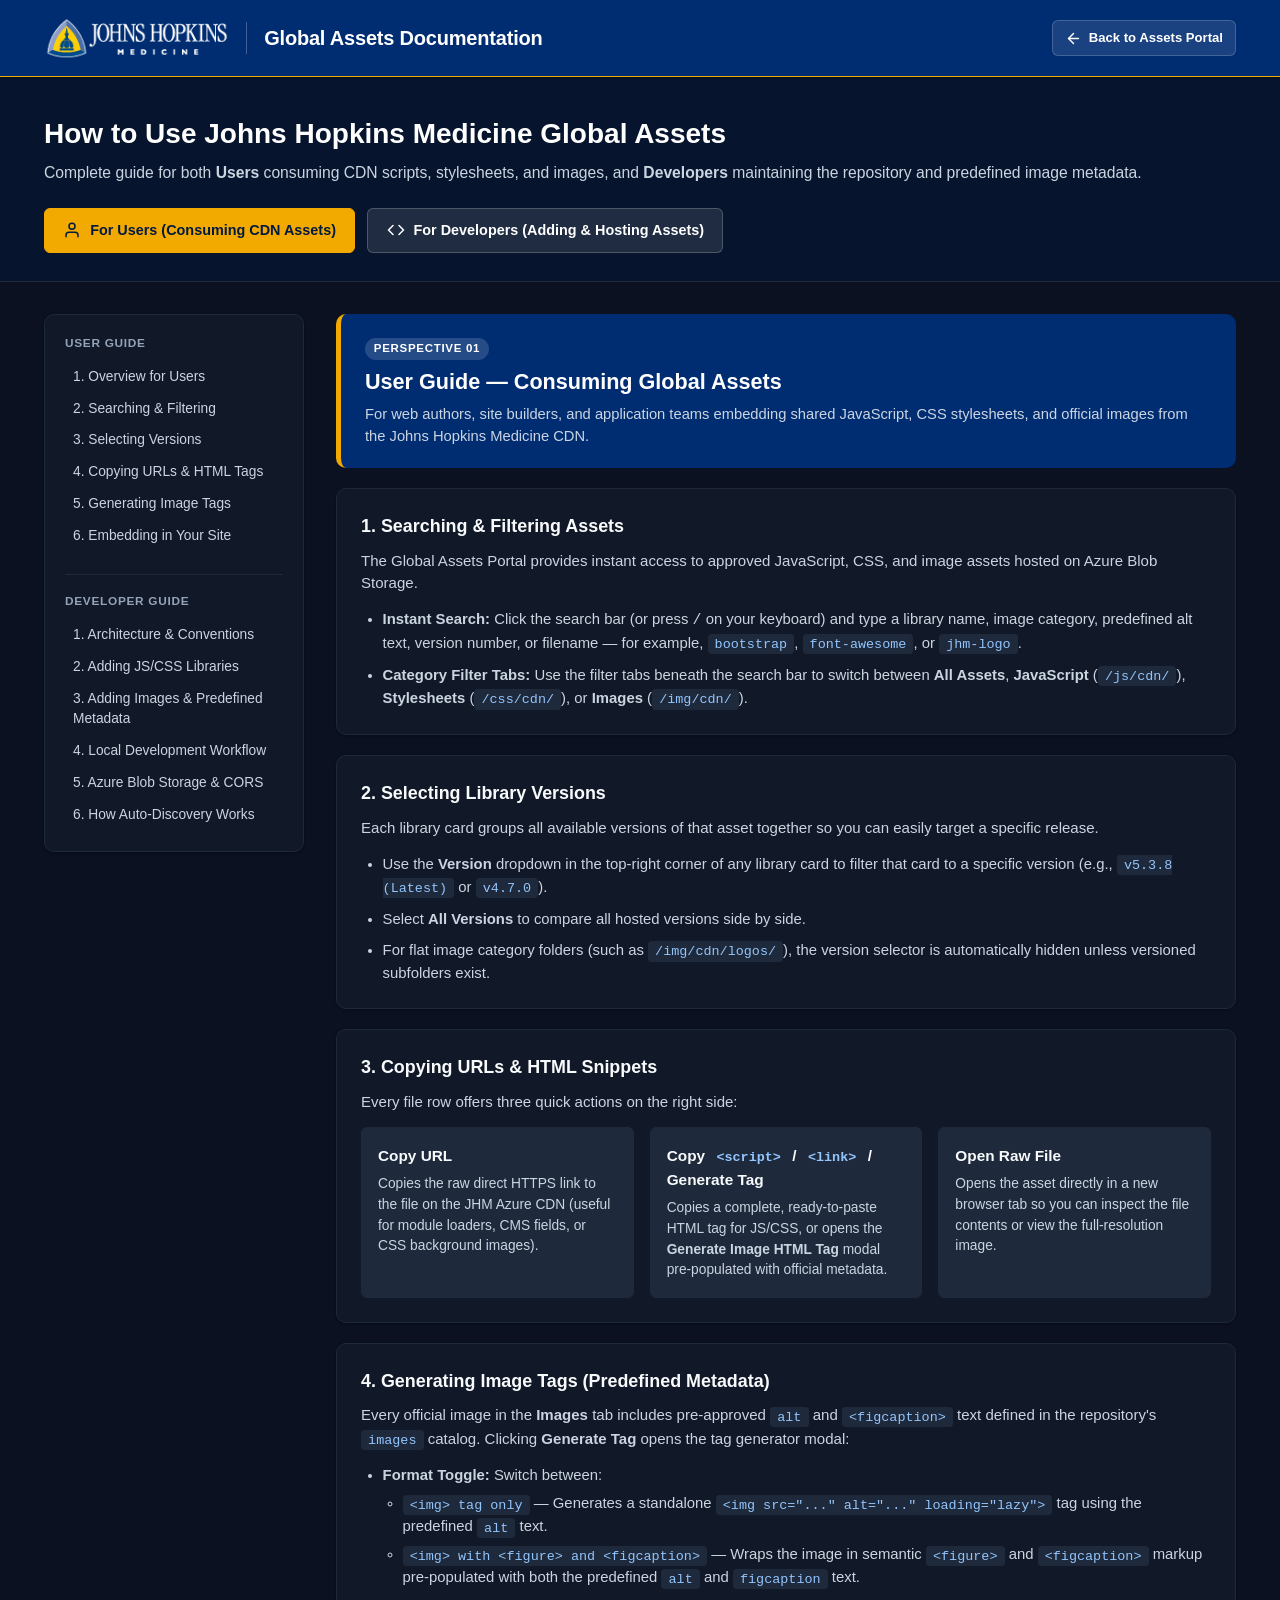
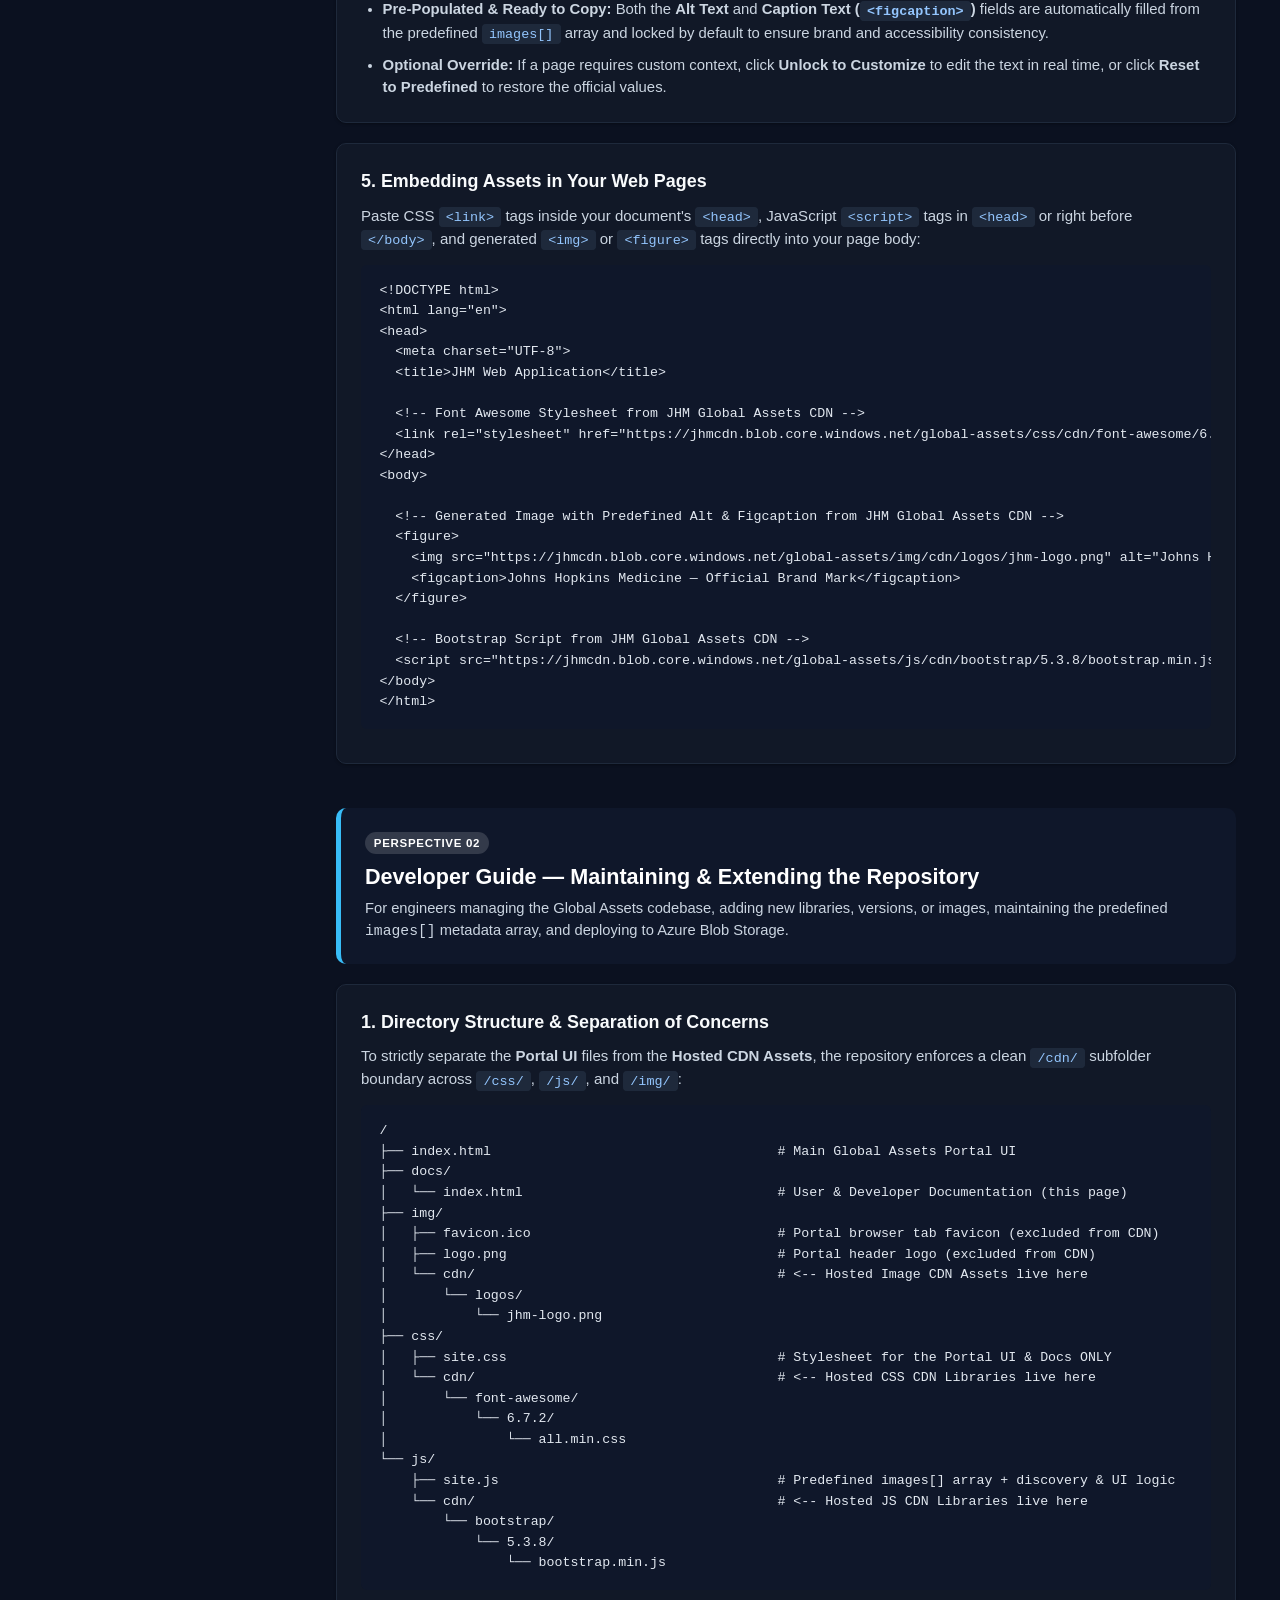
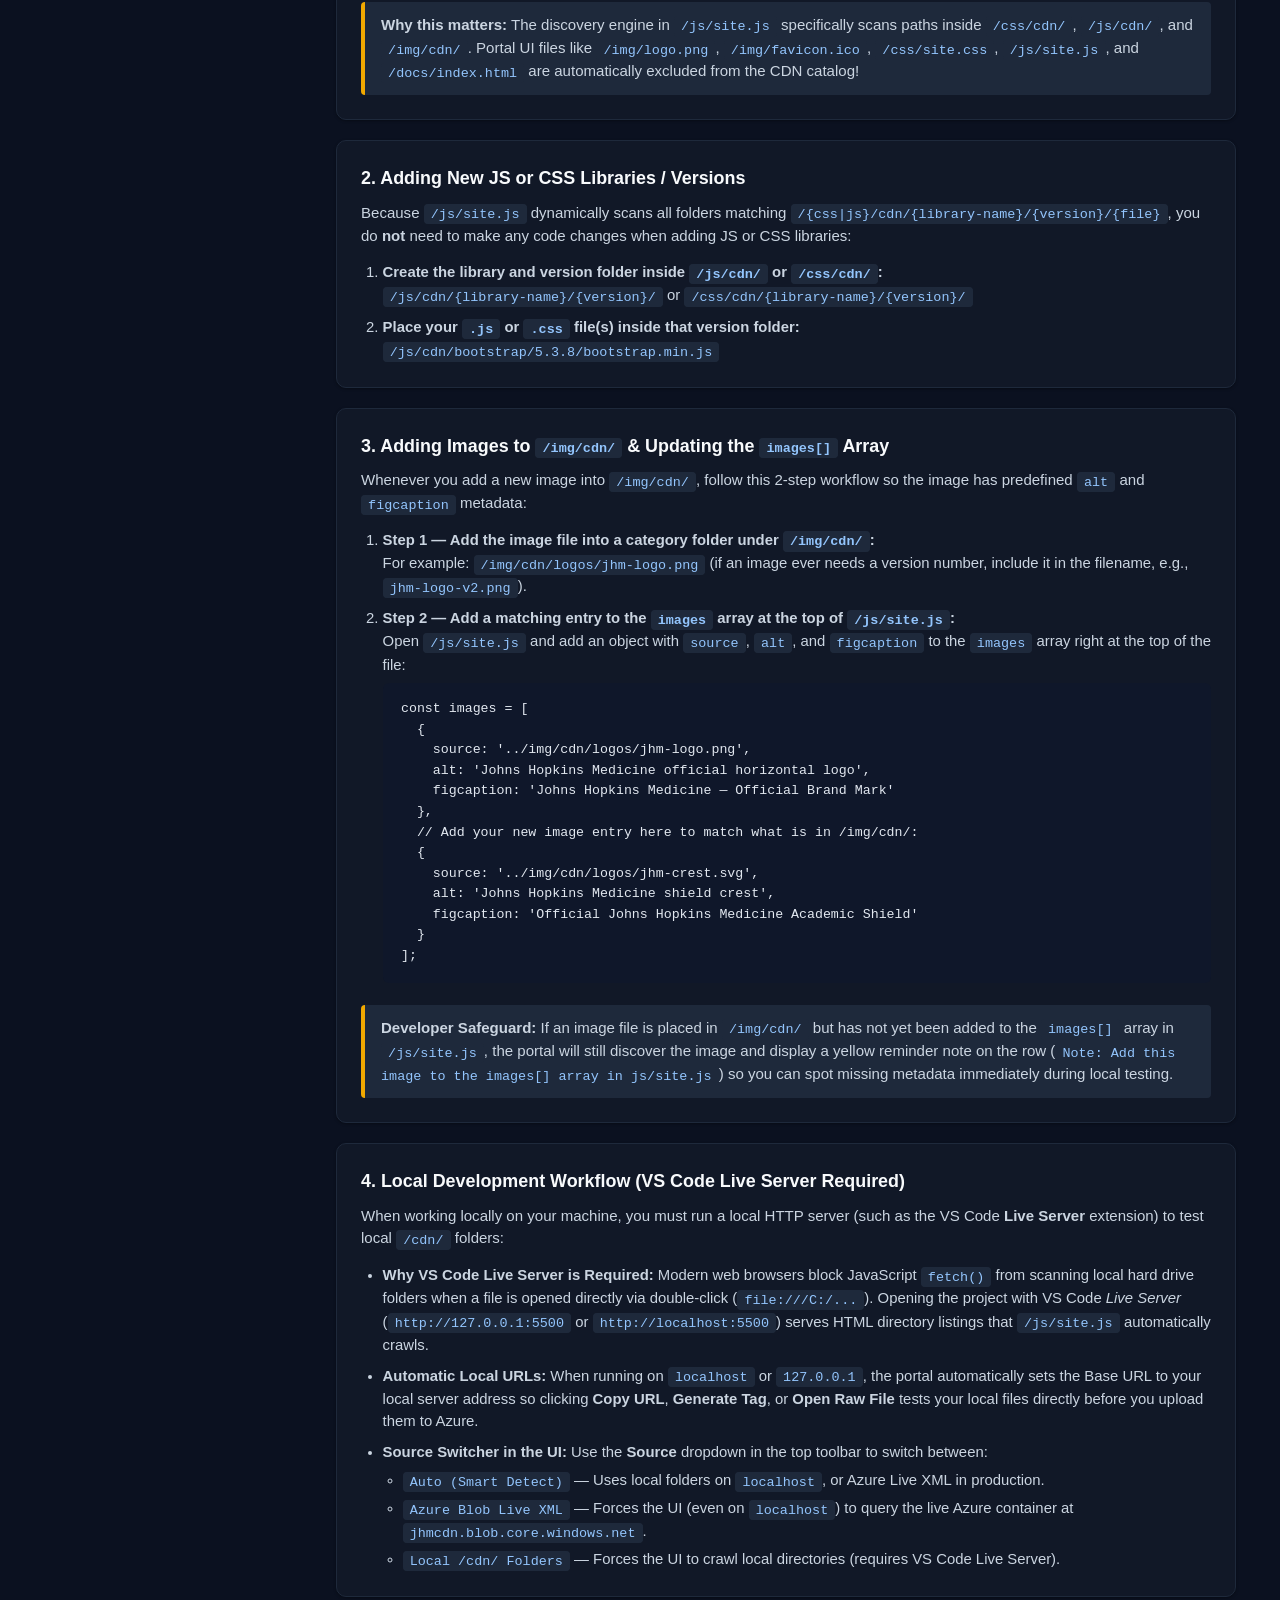
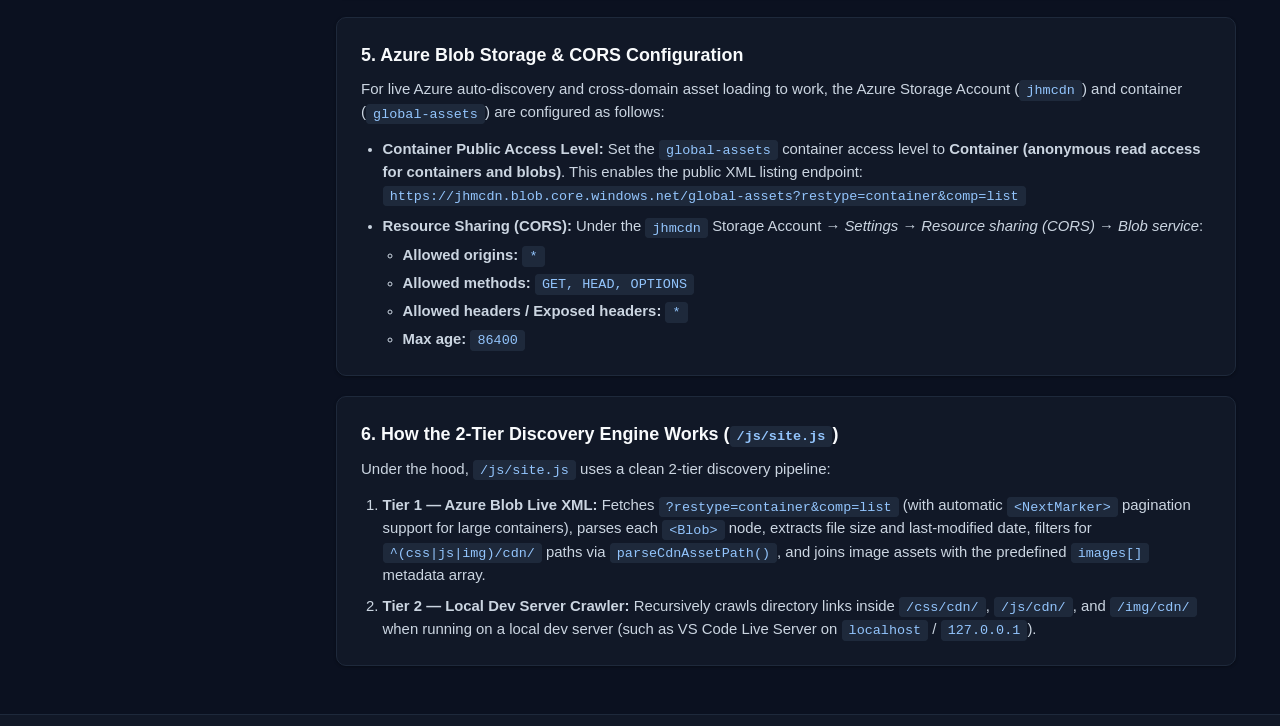
==== commit 1d28e80d: "updates to implement final decisions about image assets" ====
--- a/docs/index.html
+++ b/docs/index.html
@@ -5,7 +5,7 @@
 	<meta name="viewport" content="width=device-width, initial-scale=1.0">
 	<title>Documentation | Johns Hopkins Medicine Global Assets CDN</title>
 	<link rel="icon" type="image/x-icon" href="../img/favicon.ico">
-	<link rel="stylesheet" href="../css/site.css">
+	<link rel="stylesheet" href="../css/site.css?v=2">
 </head>
 <body>
 	<a href="#mainContent" class="skip-link">Skip to main content</a>
--- a/css/site.css
+++ b/css/site.css
@@ -519,12 +519,6 @@
 	color: var(--text-primary);
 }
 
-.library-folder {
-	font-size: 0.8rem;
-	color: var(--text-muted);
-	font-family: ui-monospace, SFMono-Regular, Menlo, Monaco, Consolas, monospace;
-}
-
 .card-controls {
 	display: flex;
 	align-items: center;
@@ -614,12 +608,6 @@
 	word-break: break-all;
 }
 
-.file-meta-sub {
-	font-size: 0.76rem;
-	color: #93c5fd;
-	margin-top: 0.15rem;
-}
-
 .file-actions {
 	display: flex;
 	align-items: center;
@@ -656,7 +644,7 @@
 }
 
 /* ==========================================================================
-   Image Row Thumbnail & Generate Tag Button
+   Image Row Thumbnail
    ========================================================================== */
 .file-thumb-box {
 	width: 44px;
@@ -677,17 +665,6 @@
 	max-height: 100%;
 	object-fit: contain;
 	display: block;
-}
-
-.btn-generate-tag {
-	border-color: rgba(16, 185, 129, 0.45);
-	color: #6ee7b7;
-}
-
-.btn-generate-tag:hover {
-	border-color: var(--accent-img-text);
-	color: #ffffff;
-	background: rgba(16, 185, 129, 0.2);
 }
 
 /* ==========================================================================
@@ -808,42 +785,12 @@
 	flex: 1;
 }
 
-.modal-meta-top-row {
-	display: flex;
-	align-items: center;
-	justify-content: space-between;
-	gap: 0.5rem;
-	flex-wrap: wrap;
-	margin-bottom: 0.15rem;
-}
-
 .modal-img-filename {
 	font-weight: 700;
 	font-size: 0.92rem;
 	color: var(--text-primary);
 	font-family: ui-monospace, SFMono-Regular, Menlo, Monaco, Consolas, monospace;
-}
-
-.predefined-badge {
-	display: inline-flex;
-	align-items: center;
-	padding: 0.12rem 0.55rem;
-	border-radius: 999px;
-	font-size: 0.7rem;
-	font-weight: 700;
-	letter-spacing: 0.02em;
-}
-
-.predefined-badge-ok {
-	background: var(--accent-img-bg);
-	color: var(--accent-img-text);
-	border: 1px solid rgba(52, 211, 153, 0.35);
-}
-
-.predefined-badge-warn {
-	background: var(--accent-js-bg);
-	color: var(--accent-js-text);
-	border: 1px solid rgba(251, 191, 36, 0.35);
+	margin-bottom: 0.15rem;
 }
 
 .modal-img-url {
@@ -853,54 +800,6 @@
 	word-break: break-all;
 }
 
-.modal-predefined-bar {
-	display: flex;
-	align-items: center;
-	justify-content: space-between;
-	gap: 0.75rem;
-	flex-wrap: wrap;
-	padding: 0.55rem 0.85rem;
-	background: rgba(15, 23, 42, 0.55);
-	border: 1px solid var(--border-color);
-	border-radius: var(--radius-sm);
-}
-
-.modal-predefined-note {
-	display: inline-flex;
-	align-items: center;
-	gap: 0.45rem;
-	font-size: 0.78rem;
-	color: var(--text-secondary);
-}
-
-.modal-predefined-note code {
-	color: var(--code-inline-color);
-	font-family: ui-monospace, SFMono-Regular, Menlo, Monaco, Consolas, monospace;
-}
-
-.btn-unlock-meta {
-	background: rgba(255, 255, 255, 0.08);
-	border: 1px solid var(--border-hover);
-	color: var(--text-primary);
-	padding: 0.28rem 0.65rem;
-	border-radius: 5px;
-	font-size: 0.75rem;
-	font-weight: 600;
-	cursor: pointer;
-	transition: all 0.15s ease;
-}
-
-.btn-unlock-meta:hover {
-	border-color: var(--jhm-gold);
-	color: var(--jhm-gold);
-}
-
-.btn-unlock-meta.unlocked {
-	background: rgba(242, 169, 0, 0.18);
-	border-color: var(--jhm-gold);
-	color: var(--jhm-gold);
-}
-
 .modal-field-group {
 	display: flex;
 	flex-direction: column;
@@ -924,91 +823,11 @@
 	font-size: 0.82rem;
 }
 
-.modal-label-hint {
-	font-size: 0.76rem;
-	font-weight: 400;
-	color: var(--text-muted);
-}
-
-.modal-toggle-group {
-	display: grid;
-	grid-template-columns: 1fr 1fr;
-	gap: 0.55rem;
-}
-
-.modal-toggle-btn {
-	padding: 0.62rem 0.85rem;
-	border-radius: var(--radius-sm);
-	border: 1px solid var(--border-color);
-	background: var(--bg-page);
-	color: var(--text-secondary);
-	font-size: 0.84rem;
-	font-weight: 600;
-	cursor: pointer;
-	transition: all 0.15s ease;
-	text-align: center;
-}
-
-.modal-toggle-btn code {
-	font-family: ui-monospace, SFMono-Regular, Menlo, Monaco, Consolas, monospace;
-	font-size: 0.8rem;
-}
-
-.modal-toggle-btn:hover {
-	border-color: var(--border-hover);
-	color: var(--text-primary);
-}
-
-.modal-toggle-btn.active {
-	background: rgba(242, 169, 0, 0.15);
-	border-color: var(--jhm-gold);
-	color: #ffffff;
-}
-
-.modal-toggle-btn.active code {
-	color: var(--jhm-gold-dark);
-}
-
-.modal-input {
-	width: 100%;
-	padding: 0.65rem 0.85rem;
-	border-radius: var(--radius-sm);
-	border: 1px solid var(--border-hover);
-	background: var(--bg-page);
-	color: var(--text-primary);
-	font-size: 0.9rem;
-	transition: border-color 0.15s ease, box-shadow 0.15s ease;
-}
-
-.modal-input.is-readonly {
-	background: rgba(15, 23, 42, 0.55);
-	border-color: var(--border-color);
-	color: var(--text-secondary);
-	cursor: default;
-}
-
-.modal-input:focus {
-	outline: none;
-	border-color: var(--jhm-gold);
-	box-shadow: 0 0 0 3px rgba(242, 169, 0, 0.25);
-}
-
 .modal-preview-header {
 	display: flex;
 	align-items: center;
 	justify-content: space-between;
 	gap: 0.5rem;
-}
-
-.modal-live-pill {
-	font-size: 0.7rem;
-	font-weight: 700;
-	text-transform: uppercase;
-	letter-spacing: 0.05em;
-	padding: 0.12rem 0.5rem;
-	border-radius: 999px;
-	background: var(--accent-img-bg);
-	color: var(--accent-img-text);
 }
 
 .modal-code-preview {
@@ -1443,9 +1262,6 @@
 	.file-actions {
 		width: 100%;
 	}
-	.modal-toggle-group {
-		grid-template-columns: 1fr;
-	}
 	.docs-hero {
 		padding: 1.5rem 0 1.25rem;
 	}
